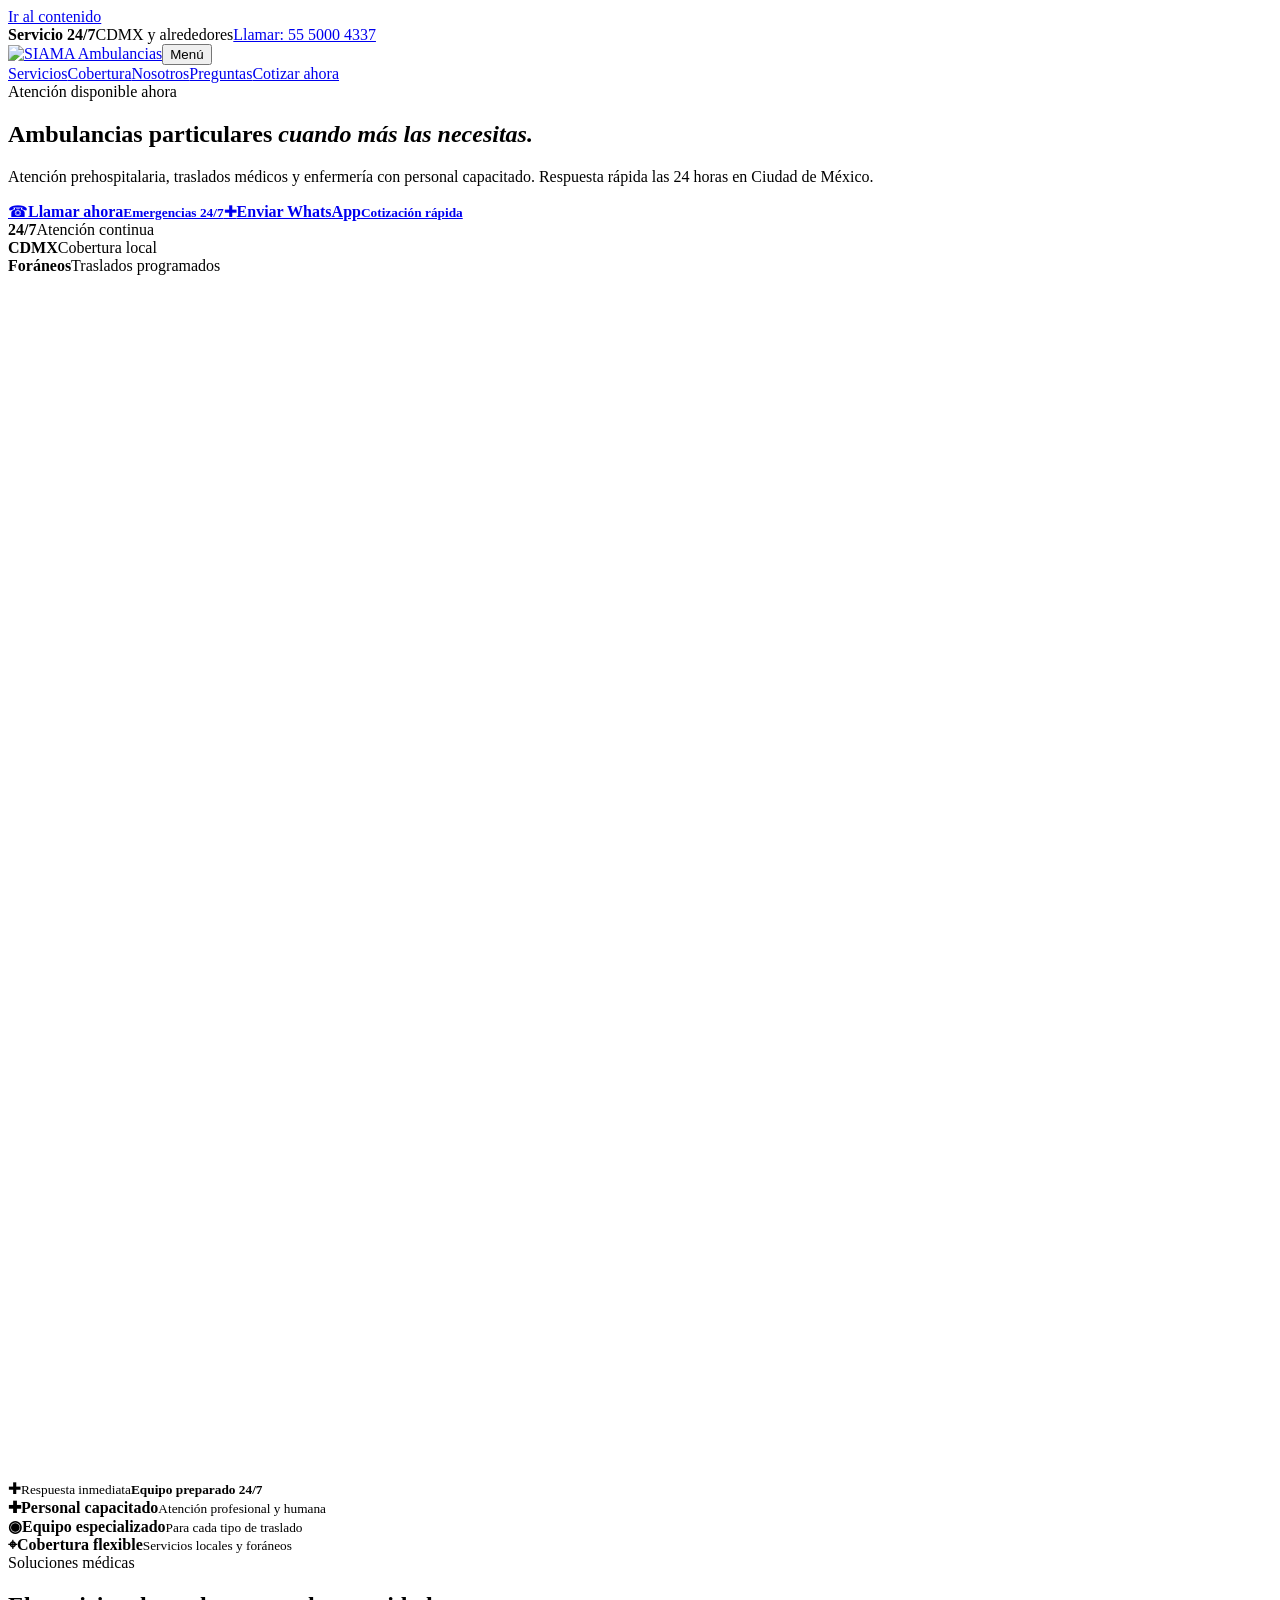
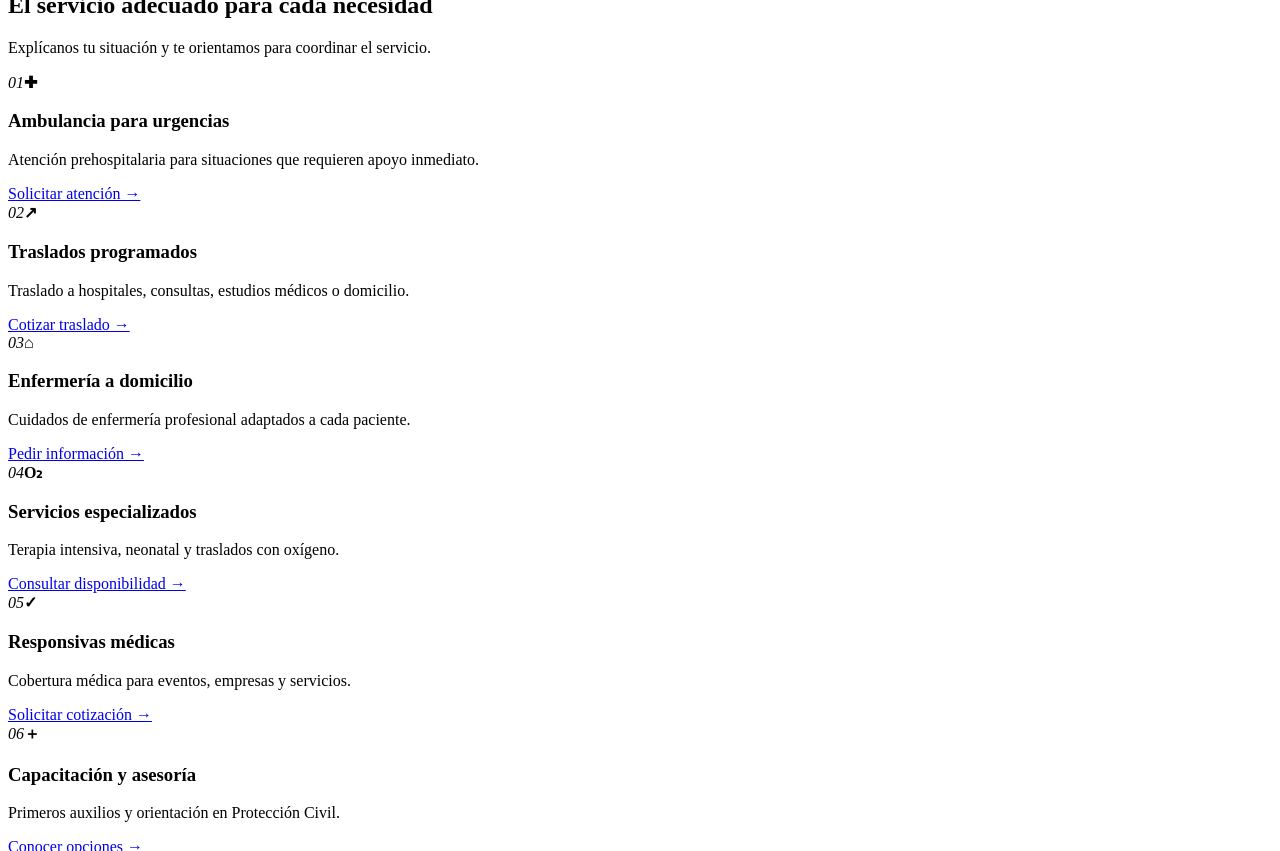
==== index.html @ 507692b3 "publicar pagina siama" ====
<!doctype html>
<html lang="es-MX">
<head>
  <meta charset="utf-8"><meta name="viewport" content="width=device-width,initial-scale=1,viewport-fit=cover">
  <meta name="theme-color" content="#07152f"><meta name="robots" content="index,follow,max-image-preview:large"><meta name="mobile-web-app-capable" content="yes"><meta name="apple-mobile-web-app-capable" content="yes"><meta name="apple-mobile-web-app-status-bar-style" content="black-translucent">
  <meta name="description" content="Ambulancias particulares, traslados médicos y atención prehospitalaria 24/7 en CDMX. Llama o cotiza por WhatsApp.">
  <title>Ambulancias particulares 24/7 en CDMX | SIAMA</title>
  <link rel="preload" href="assets/hero-mobile.webp" as="image" media="(max-width:640px)" fetchpriority="high"><link rel="preload" href="assets/hero-siama.webp" as="image" media="(min-width:641px)" fetchpriority="high"><link rel="manifest" href="manifest.webmanifest"><link rel="apple-touch-icon" href="assets/icon-192.png"><link rel="stylesheet" href="assets/styles.css">
  <script src="assets/google-ads-config.js"></script>
  <script>(()=>{const id=window.SIAMA_GOOGLE_ADS_ID;if(!id||id.includes('XXXXXXXXX'))return;const s=document.createElement('script');s.async=true;s.src='https://www.googletagmanager.com/gtag/js?id='+encodeURIComponent(id);document.head.appendChild(s);window.dataLayer=window.dataLayer||[];window.gtag=function(){dataLayer.push(arguments)};gtag('js',new Date);gtag('config',id)})();</script>
  <script type="application/ld+json">{"@context":"https://schema.org","@type":["LocalBusiness","MedicalOrganization"],"name":"SIAMA Ambulancias y Agencia de Enfermería","areaServed":"Ciudad de México","telephone":["+52 55 5000 4337","+52 55 7695 8468"],"email":"siamaambulancias@gmail.com","openingHours":"Mo-Su 00:00-23:59"}</script>
</head>
<body>
  <div class="scroll-progress" aria-hidden="true"><span></span></div>
  <a class="skip" href="#contenido">Ir al contenido</a>
  <div class="urgent"><i></i><strong>Servicio 24/7</strong><span>CDMX y alrededores</span><a class="track" data-action="call_top" href="tel:+525550004337">Llamar: 55 5000 4337</a></div>
  <header><a class="brand" href="#inicio"><img src="assets/logo.webp" width="150" height="110" alt="SIAMA Ambulancias"></a><button class="menu-btn" aria-expanded="false" aria-controls="nav"><b></b><b></b><b></b><span>Menú</span></button><nav id="nav"><a href="#servicios">Servicios</a><a href="#cobertura">Cobertura</a><a href="#nosotros">Nosotros</a><a href="#preguntas">Preguntas</a><a class="pill candy track" data-action="whatsapp_nav" href="https://wa.me/525576958468?text=Hola%20SIAMA%2C%20necesito%20una%20cotizaci%C3%B3n" target="_blank" rel="noopener">Cotizar ahora</a></nav></header>
  <main id="contenido">
    <section class="hero" id="inicio">
      <div class="hero-copy reveal"><div class="available"><i></i>Atención disponible ahora</div><h1>Ambulancias particulares <em>cuando más las necesitas.</em></h1><p>Atención prehospitalaria, traslados médicos y enfermería con personal capacitado. Respuesta rápida las 24 horas en Ciudad de México.</p>
        <div class="actions"><a class="cta candy track" data-action="call_hero" href="tel:+525550004337"><span>☎</span><b>Llamar ahora<small>Emergencias 24/7</small></b></a><a class="cta blue track" data-action="whatsapp_hero" href="https://wa.me/525576958468?text=Hola%20SIAMA%2C%20necesito%20una%20ambulancia" target="_blank" rel="noopener"><span>✚</span><b>Enviar WhatsApp<small>Cotización rápida</small></b></a></div>
        <div class="stats"><div><b>24/7</b><span>Atención continua</span></div><div><b>CDMX</b><span>Cobertura local</span></div><div><b>Foráneos</b><span>Traslados programados</span></div></div>
      </div>
      <div class="hero-image reveal delay"><picture><source media="(max-width:640px)" srcset="assets/hero-mobile.webp"><img src="assets/hero-siama.webp" width="1200" height="1200" alt="Médico y ambulancia SIAMA" fetchpriority="high"></picture><div class="floating"><span>✚</span><small>Respuesta inmediata<strong>Equipo preparado 24/7</strong></small></div></div>
    </section>
    <section class="trust"><div><b>✚</b><span><strong>Personal capacitado</strong><small>Atención profesional y humana</small></span></div><div><b>◉</b><span><strong>Equipo especializado</strong><small>Para cada tipo de traslado</small></span></div><div><b>⌖</b><span><strong>Cobertura flexible</strong><small>Servicios locales y foráneos</small></span></div></section>
    <section class="section" id="servicios"><div class="intro reveal"><span>Soluciones médicas</span><h2>El servicio adecuado para cada necesidad</h2><p>Explícanos tu situación y te orientamos para coordinar el servicio.</p></div><div class="services">
      <article class="reveal"><i>01</i><b class="icon">✚</b><h3>Ambulancia para urgencias</h3><p>Atención prehospitalaria para situaciones que requieren apoyo inmediato.</p><a class="track" data-action="whatsapp_emergency" href="https://wa.me/525576958468?text=Hola%2C%20necesito%20una%20ambulancia%20urgente" target="_blank">Solicitar atención →</a></article>
      <article class="reveal"><i>02</i><b class="icon">↗</b><h3>Traslados programados</h3><p>Traslado a hospitales, consultas, estudios médicos o domicilio.</p><a class="track" data-action="whatsapp_transfer" href="https://wa.me/525576958468?text=Hola%2C%20quiero%20cotizar%20un%20traslado" target="_blank">Cotizar traslado →</a></article>
      <article class="reveal"><i>03</i><b class="icon">⌂</b><h3>Enfermería a domicilio</h3><p>Cuidados de enfermería profesional adaptados a cada paciente.</p><a class="track" data-action="whatsapp_nursing" href="https://wa.me/525576958468?text=Hola%2C%20necesito%20enfermer%C3%ADa%20a%20domicilio" target="_blank">Pedir información →</a></article>
      <article class="reveal"><i>04</i><b class="icon">O₂</b><h3>Servicios especializados</h3><p>Terapia intensiva, neonatal y traslados con oxígeno.</p><a class="track" data-action="whatsapp_special" href="https://wa.me/525576958468?text=Hola%2C%20necesito%20un%20servicio%20especializado" target="_blank">Consultar disponibilidad →</a></article>
      <article class="reveal"><i>05</i><b class="icon">✓</b><h3>Responsivas médicas</h3><p>Cobertura médica para eventos, empresas y servicios.</p><a class="track" data-action="whatsapp_event" href="https://wa.me/525576958468?text=Hola%2C%20quiero%20cotizar%20una%20responsiva%20m%C3%A9dica" target="_blank">Solicitar cotización →</a></article>
      <article class="reveal"><i>06</i><b class="icon">＋</b><h3>Capacitación y asesoría</h3><p>Primeros auxilios y orientación en Protección Civil.</p><a class="track" data-action="whatsapp_training" href="https://wa.me/525576958468?text=Hola%2C%20quiero%20informaci%C3%B3n%20sobre%20capacitaci%C3%B3n" target="_blank">Conocer opciones →</a></article>
    </div></section>
    <section class="quote" id="cotizacion"><div class="quote-copy reveal"><span>Cotización inmediata</span><h2>Cuéntanos qué servicio necesitas</h2><p>Completa los datos y abriremos WhatsApp con tu solicitud lista para enviar.</p><ol><li><b>1</b>Indica el servicio</li><li><b>2</b>Comparte origen y destino</li><li><b>3</b>Recibe atención por WhatsApp</li></ol></div>
      <form id="quote-form" class="reveal"><div class="form-head"><strong>Solicita atención</strong><span><i></i>Disponible 24/7</span></div><label>Nombre completo<input name="name" autocomplete="name" required placeholder="Escribe tu nombre"></label><label>Teléfono<input name="phone" type="tel" inputmode="tel" autocomplete="tel" required placeholder="55 0000 0000"></label><label>Servicio<select name="service" required><option value="">Selecciona una opción</option><option>Ambulancia urgente</option><option>Traslado programado</option><option>Enfermería a domicilio</option><option>Servicio especializado</option><option>Responsiva médica</option><option>Capacitación o asesoría</option></select></label><div class="form-row"><label>Origen<input name="origin" placeholder="Alcaldía o colonia"></label><label>Destino<input name="destination" placeholder="Hospital o ubicación"></label></div><label>Detalles<textarea name="details" rows="3" placeholder="Describe brevemente lo que necesitas"></textarea></label><button class="cta blue" type="submit"><span>✚</span><b>Cotizar por WhatsApp<small>Sin compromiso</small></b></button><small class="privacy">Al continuar, aceptas contactarnos voluntariamente por WhatsApp.</small></form>
    </section>
    <section class="section" id="cobertura"><div class="coverage reveal"><div><span>Cobertura</span><h2>CDMX y traslados foráneos</h2><p>Atendemos en las alcaldías de Ciudad de México y coordinamos traslados a otras ubicaciones según disponibilidad.</p><a class="cta candy track" data-action="call_coverage" href="tel:+525550004337"><span>☎</span><b>Confirmar cobertura<small>55 5000 4337</small></b></a></div><img src="assets/contacto.webp" width="900" height="610" loading="lazy" alt="Personal SIAMA disponible 24 horas"></div></section>
    <section class="section about" id="nosotros"><div class="about-image reveal"><img src="assets/equipo.webp" width="900" height="880" loading="lazy" alt="Paramédico SIAMA junto a una ambulancia"><span><b>SIAMA 24/7</b>Atención prehospitalaria</span></div><div class="reveal"><span>Quiénes somos</span><h2>Atención profesional con sentido humano</h2><p>Servicios integrales de ambulancias, atención prehospitalaria y agencia de enfermería con personal capacitado y equipo especializado.</p><ul><li>Comunicación clara desde el primer contacto</li><li>Orientación para elegir el servicio adecuado</li><li>Atención segura, rápida y profesional</li></ul><a class="more track" data-action="whatsapp_about" href="https://wa.me/525576958468?text=Hola%20SIAMA%2C%20quiero%20conocer%20sus%20servicios" target="_blank">Hablar con SIAMA →</a></div></section>
    <section class="section faq" id="preguntas"><div class="intro reveal"><span>Preguntas frecuentes</span><h2>Información antes de solicitar el servicio</h2></div><details class="reveal"><summary>¿Atienden durante la noche y fines de semana?<b>+</b></summary><p>Sí. SIAMA brinda atención las 24 horas, los 7 días, sujeta a disponibilidad operativa.</p></details><details class="reveal"><summary>¿Puedo programar un traslado?<b>+</b></summary><p>Sí. Comparte origen, destino, horario y necesidades del paciente para recibir una cotización.</p></details><details class="reveal"><summary>¿Realizan servicios fuera de CDMX?<b>+</b></summary><p>Se coordinan traslados foráneos según disponibilidad. Comunícate para confirmar cobertura.</p></details><details class="reveal"><summary>¿Cómo solicito una cotización?<b>+</b></summary><p>Llama directamente o completa el formulario para enviar tu información por WhatsApp.</p></details></section>
    <section class="final"><div class="reveal"><span>Estamos para atenderte</span><h2>¿Necesitas una ambulancia o una cotización?</h2><p>Comunícate ahora para coordinar el servicio.</p><div class="actions"><a class="cta candy track" data-action="call_final" href="tel:+525550004337"><span>☎</span><b>Llamar ahora<small>55 5000 4337</small></b></a><a class="cta blue track" data-action="whatsapp_final" href="https://wa.me/525576958468?text=Hola%20SIAMA%2C%20necesito%20atenci%C3%B3n" target="_blank"><span>✚</span><b>WhatsApp<small>55 7695 8468</small></b></a></div></div></section>
  </main>
  <footer><div><img src="assets/logo.webp" width="150" height="110" alt="SIAMA"><p><strong>Servicios</strong><a href="#servicios">Ambulancias y traslados</a><a href="#servicios">Enfermería</a></p><p><strong>Contacto</strong><a href="tel:+525550004337">55 5000 4337</a><a href="tel:+525576958468">55 7695 8468</a></p><p><strong>Ubicación</strong><span>Ciudad de México</span><span>Atención 24/7</span><a href="privacidad.html">Aviso de privacidad</a></p></div><small>© 2026 SIAMA. Todos los derechos reservados.</small></footer>
  <aside class="desktop-dock" aria-label="Acciones rápidas"><a class="track" data-action="call_dock" href="tel:+525550004337"><span>☎</span><b>Llamar ahora</b></a><a class="track" data-action="whatsapp_dock" href="https://wa.me/525576958468?text=Hola%20SIAMA%2C%20necesito%20una%20cotizaci%C3%B3n" target="_blank" rel="noopener"><span>✚</span><b>Cotizar</b></a></aside>
  <aside class="mobile-actions"><a class="track" data-action="call_mobile" href="tel:+525550004337">☎ <b>Llamar</b></a><a class="track" data-action="whatsapp_mobile" href="https://wa.me/525576958468?text=Hola%20SIAMA%2C%20necesito%20atenci%C3%B3n" target="_blank">✚ <b>WhatsApp</b></a></aside>
  <script src="assets/app.js"></script>
</body></html>
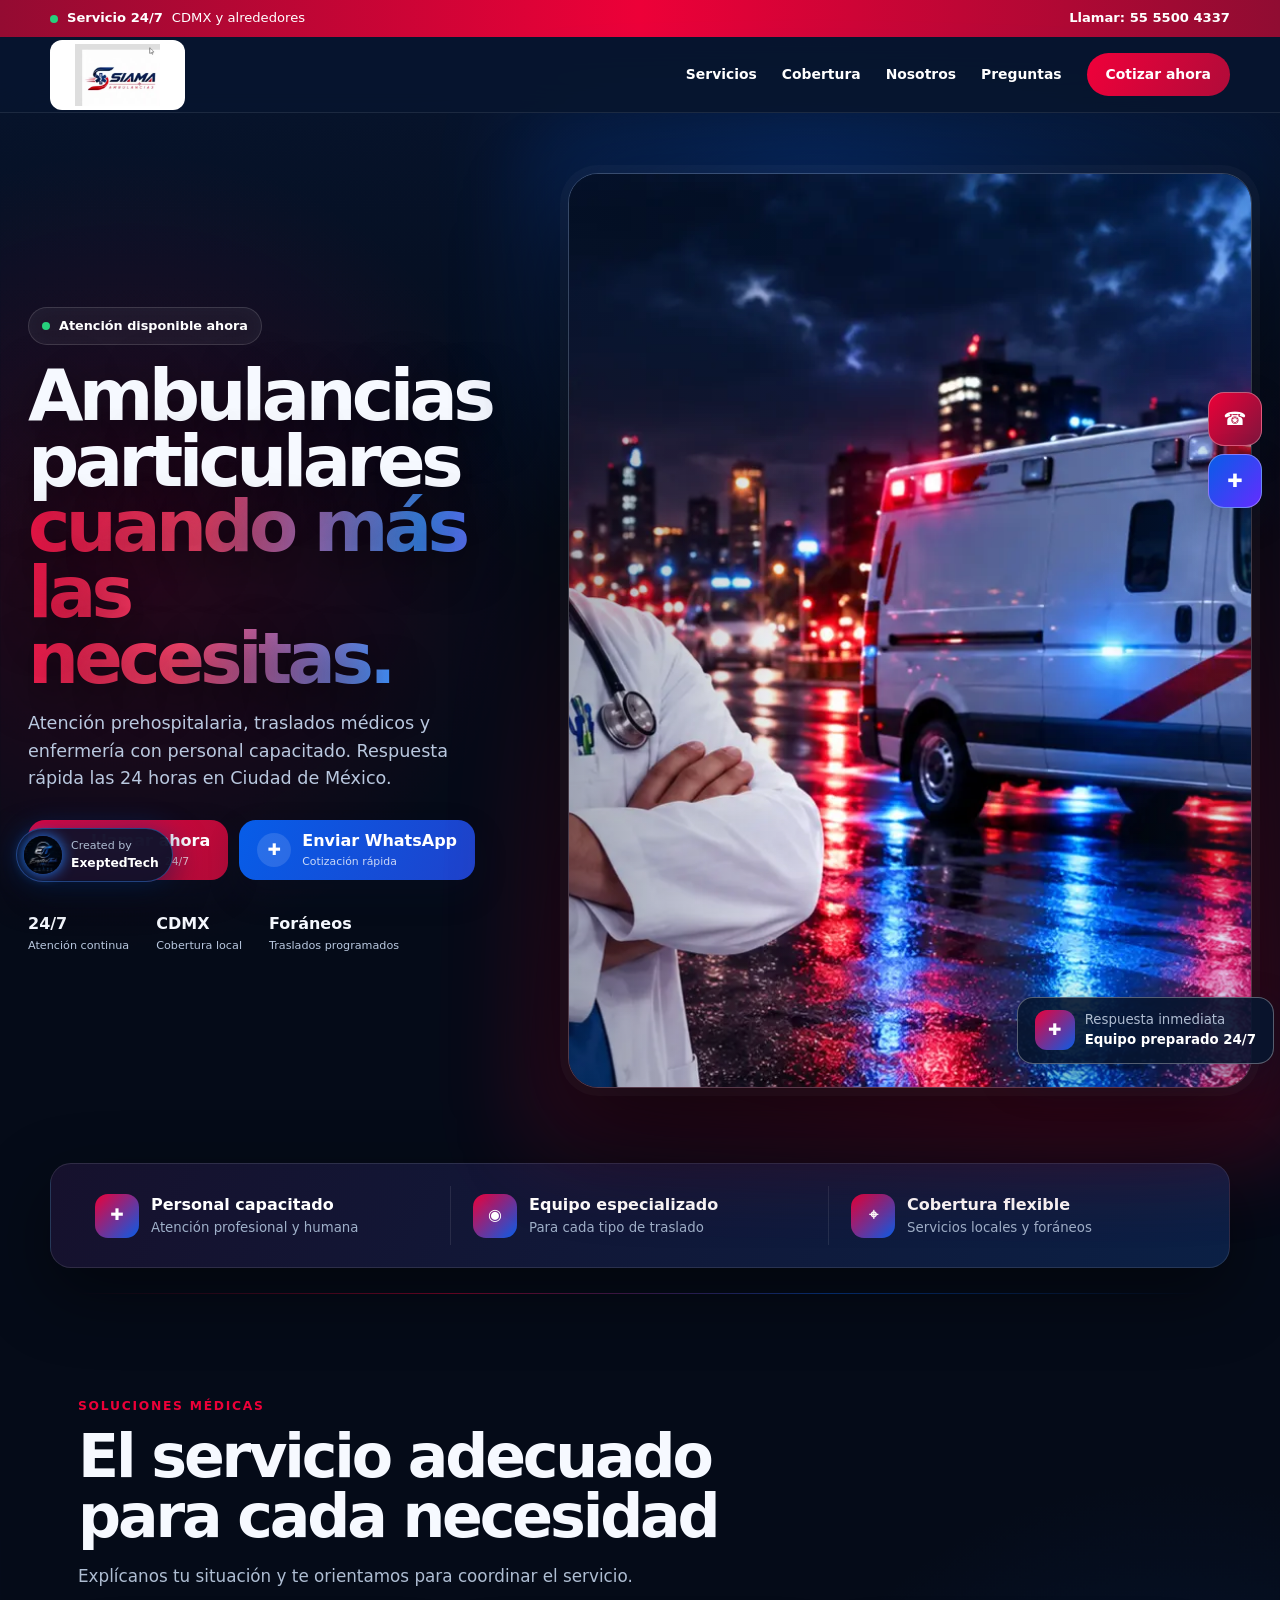
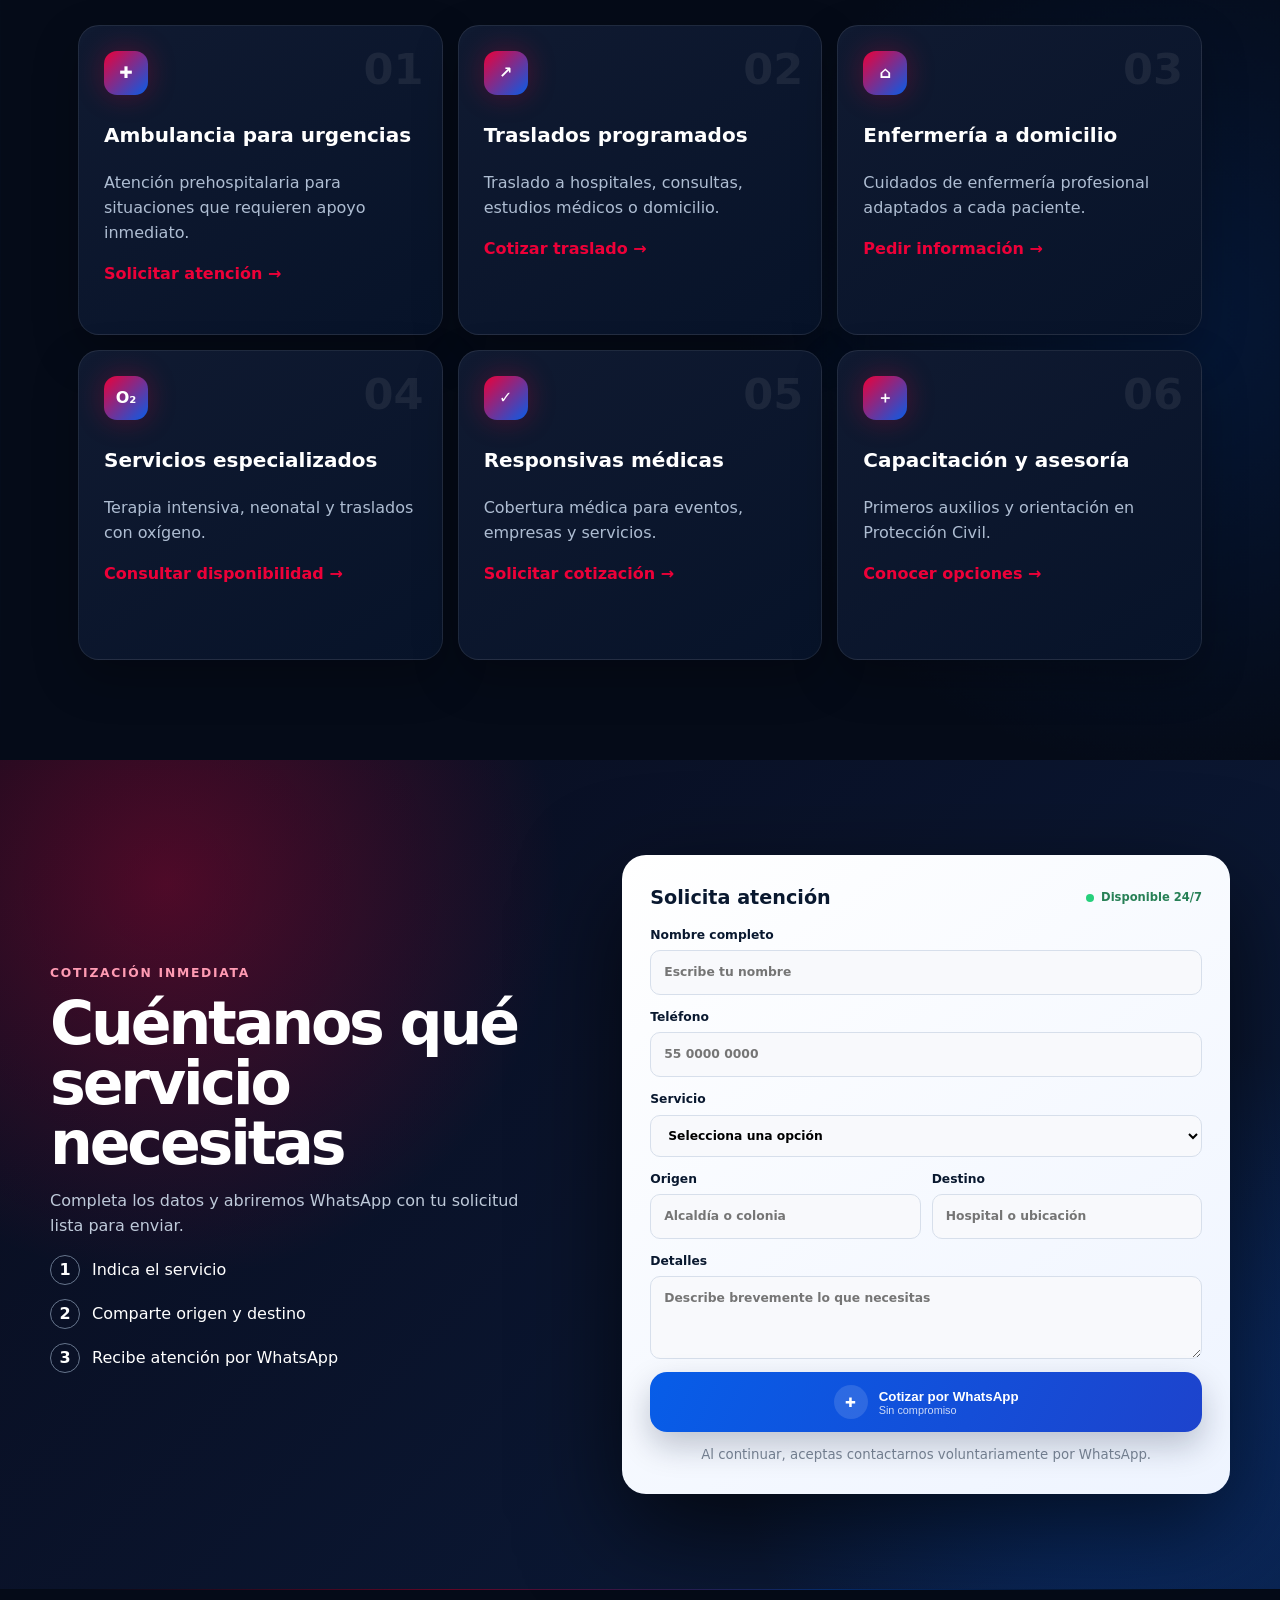
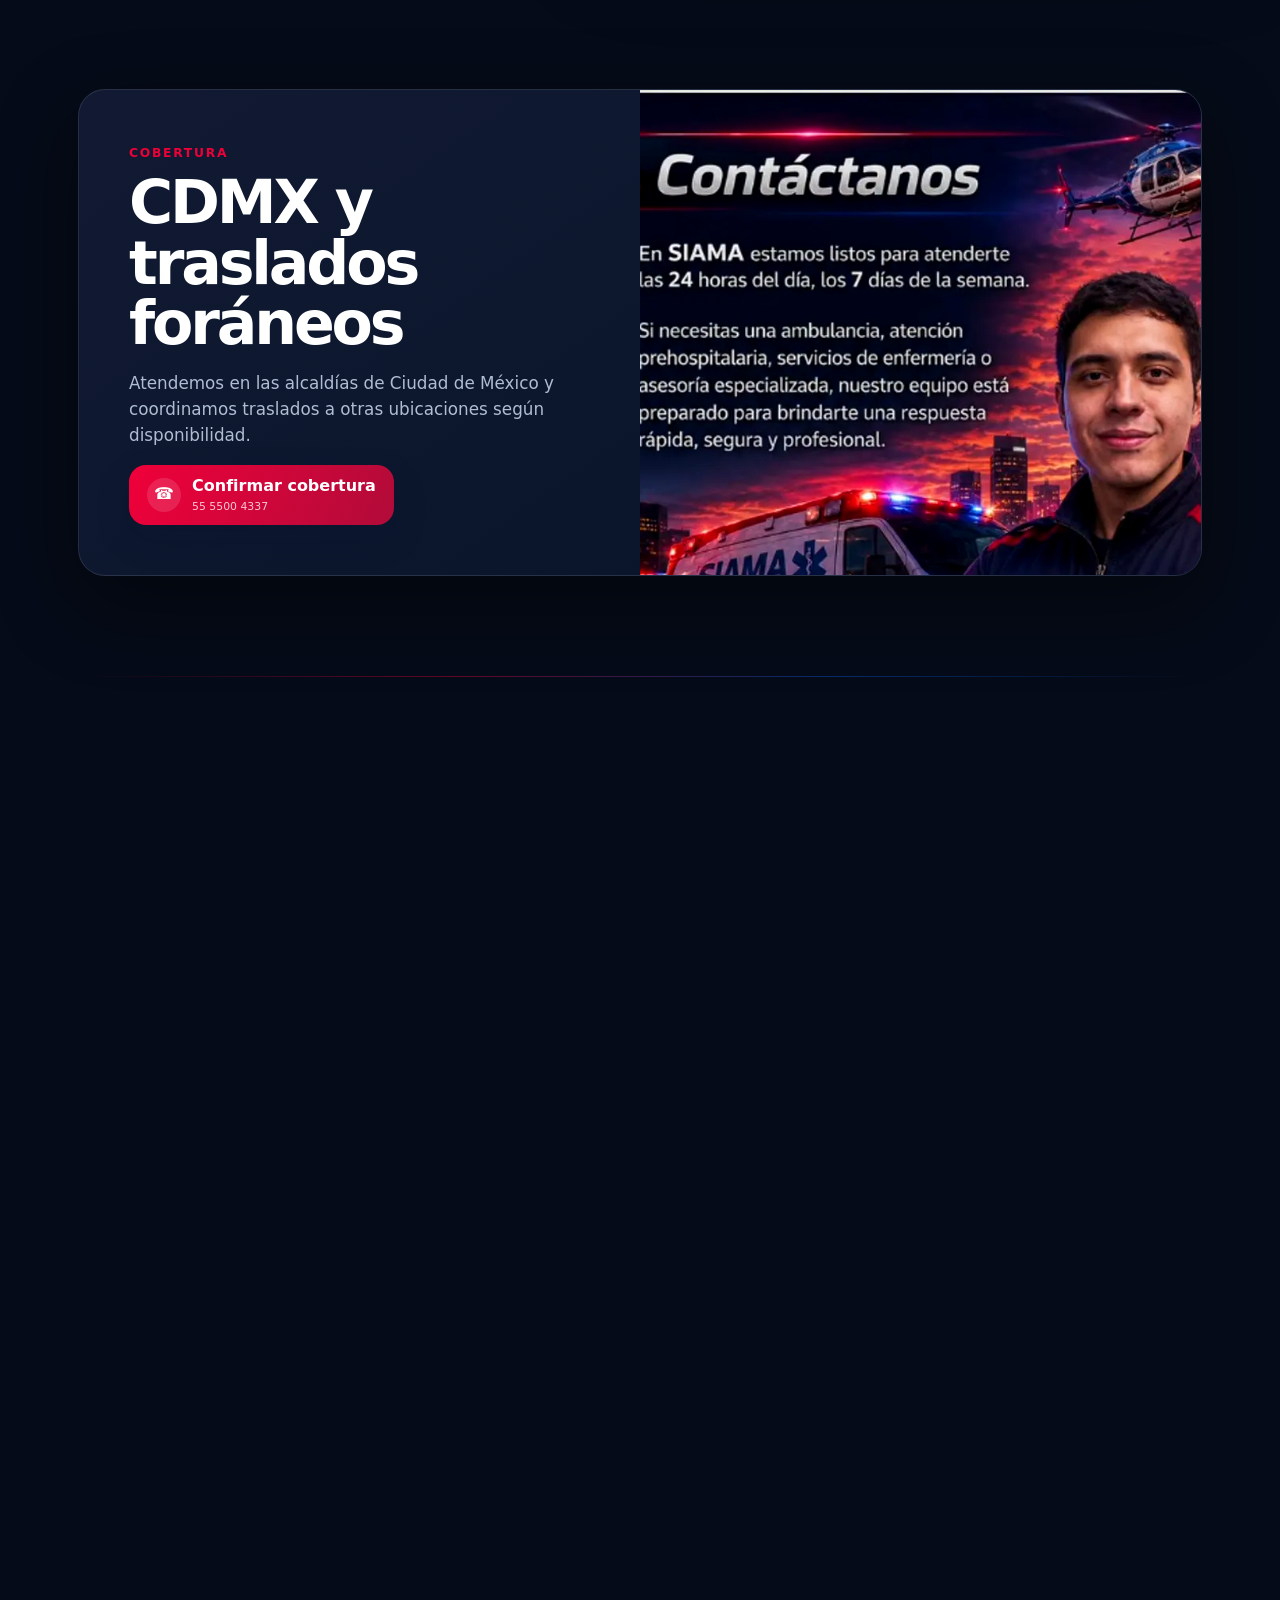
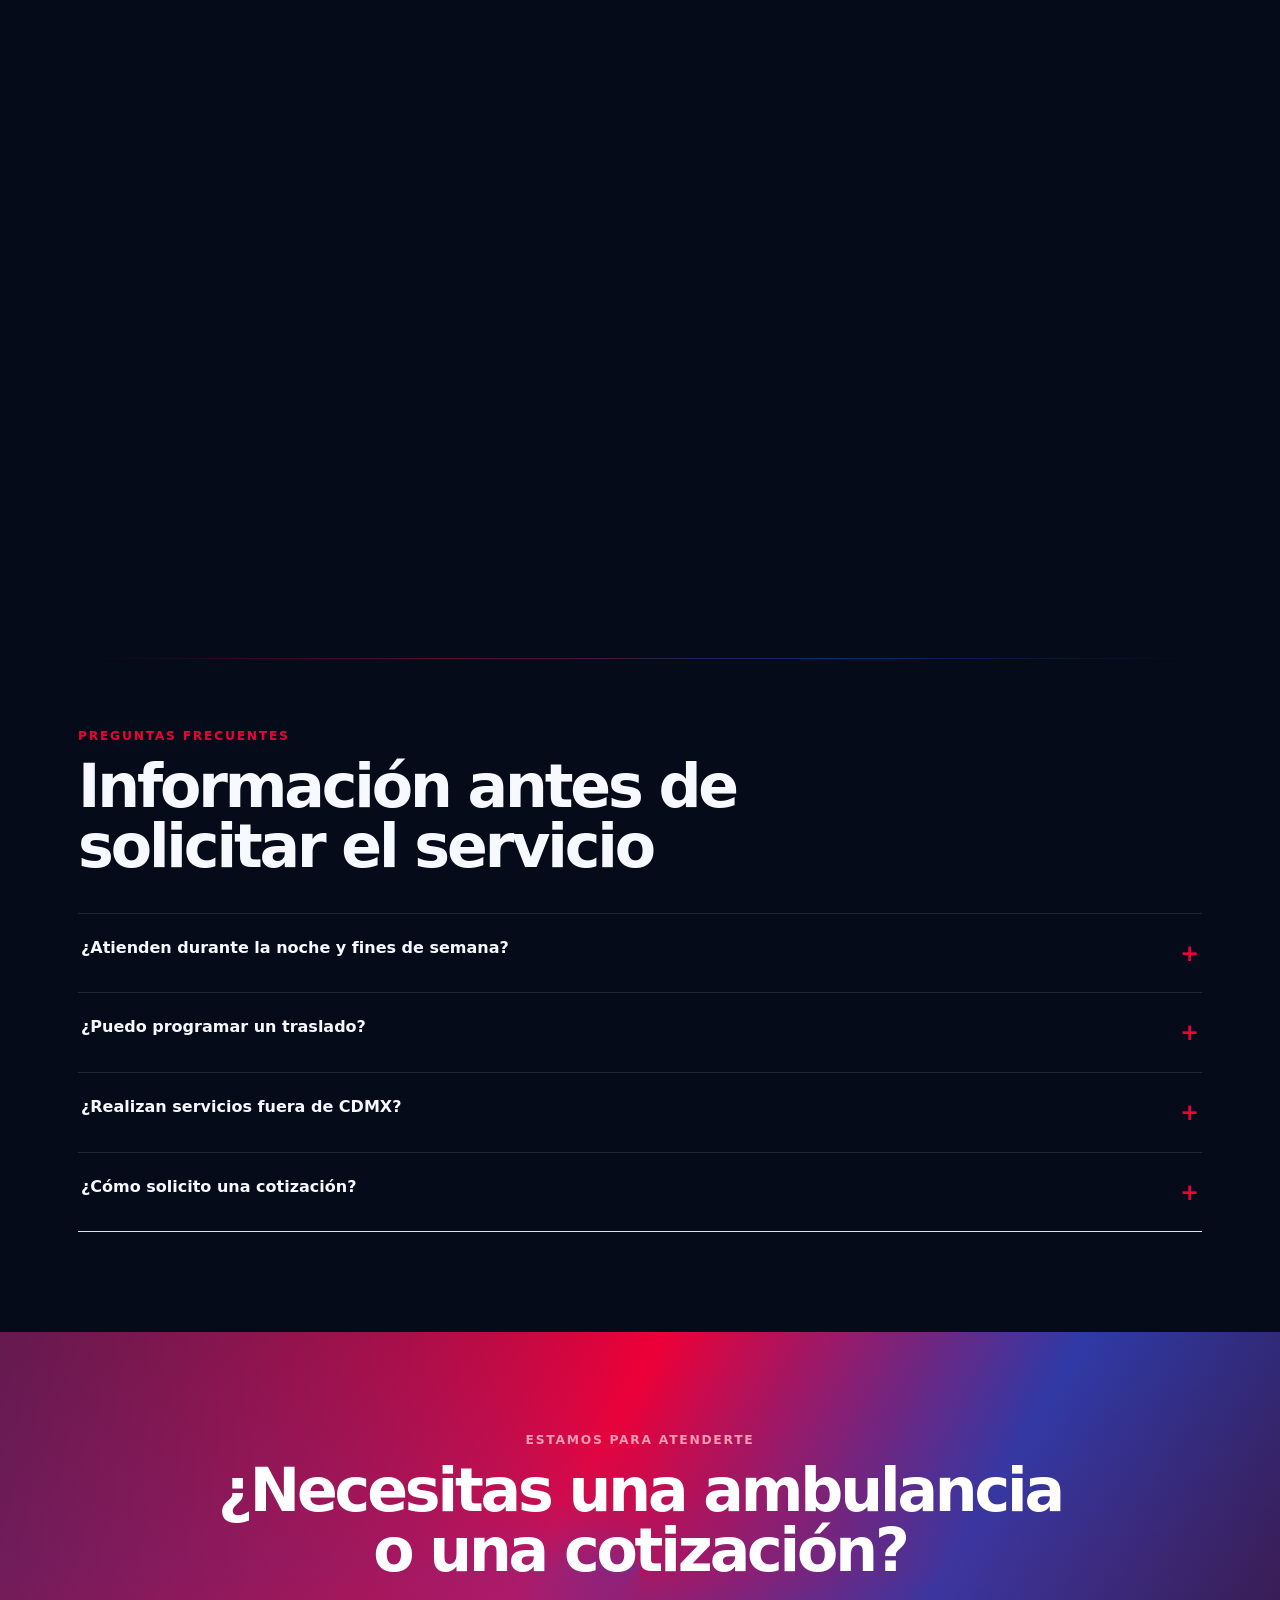
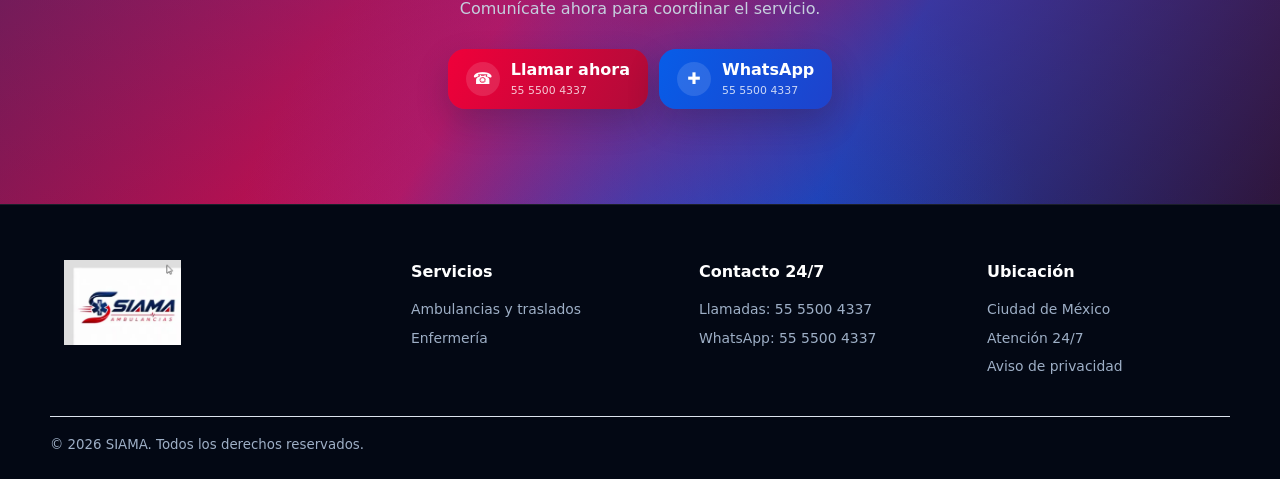
==== commit ecb61d99: "Add files via upload" ====
--- a/index.html
+++ b/index.html
@@ -5,43 +5,44 @@
   <meta name="theme-color" content="#07152f"><meta name="robots" content="index,follow,max-image-preview:large"><meta name="mobile-web-app-capable" content="yes"><meta name="apple-mobile-web-app-capable" content="yes"><meta name="apple-mobile-web-app-status-bar-style" content="black-translucent">
   <meta name="description" content="Ambulancias particulares, traslados médicos y atención prehospitalaria 24/7 en CDMX. Llama o cotiza por WhatsApp.">
   <title>Ambulancias particulares 24/7 en CDMX | SIAMA</title>
-  <link rel="preload" href="assets/hero-mobile.webp" as="image" media="(max-width:640px)" fetchpriority="high"><link rel="preload" href="assets/hero-siama.webp" as="image" media="(min-width:641px)" fetchpriority="high"><link rel="manifest" href="manifest.webmanifest"><link rel="apple-touch-icon" href="assets/icon-192.png"><link rel="stylesheet" href="assets/styles.css">
+  <link rel="preload" href="assets/hero-pro.webp" as="image" fetchpriority="high"><link rel="manifest" href="manifest.webmanifest"><link rel="apple-touch-icon" href="assets/icon-192.png"><link rel="stylesheet" href="assets/styles.css">
   <script src="assets/google-ads-config.js"></script>
   <script>(()=>{const id=window.SIAMA_GOOGLE_ADS_ID;if(!id||id.includes('XXXXXXXXX'))return;const s=document.createElement('script');s.async=true;s.src='https://www.googletagmanager.com/gtag/js?id='+encodeURIComponent(id);document.head.appendChild(s);window.dataLayer=window.dataLayer||[];window.gtag=function(){dataLayer.push(arguments)};gtag('js',new Date);gtag('config',id)})();</script>
-  <script type="application/ld+json">{"@context":"https://schema.org","@type":["LocalBusiness","MedicalOrganization"],"name":"SIAMA Ambulancias y Agencia de Enfermería","areaServed":"Ciudad de México","telephone":["+52 55 5000 4337","+52 55 7695 8468"],"email":"siamaambulancias@gmail.com","openingHours":"Mo-Su 00:00-23:59"}</script>
+  <script type="application/ld+json">{"@context":"https://schema.org","@type":["LocalBusiness","MedicalOrganization"],"name":"SIAMA Ambulancias y Agencia de Enfermería","areaServed":"Ciudad de México","telephone":["+52 55 5500 4337","+52 55 5500 4337"],"email":"siamaambulancias@gmail.com","openingHours":"Mo-Su 00:00-23:59"}</script>
 </head>
 <body>
   <div class="scroll-progress" aria-hidden="true"><span></span></div>
   <a class="skip" href="#contenido">Ir al contenido</a>
-  <div class="urgent"><i></i><strong>Servicio 24/7</strong><span>CDMX y alrededores</span><a class="track" data-action="call_top" href="tel:+525550004337">Llamar: 55 5000 4337</a></div>
-  <header><a class="brand" href="#inicio"><img src="assets/logo.webp" width="150" height="110" alt="SIAMA Ambulancias"></a><button class="menu-btn" aria-expanded="false" aria-controls="nav"><b></b><b></b><b></b><span>Menú</span></button><nav id="nav"><a href="#servicios">Servicios</a><a href="#cobertura">Cobertura</a><a href="#nosotros">Nosotros</a><a href="#preguntas">Preguntas</a><a class="pill candy track" data-action="whatsapp_nav" href="https://wa.me/525576958468?text=Hola%20SIAMA%2C%20necesito%20una%20cotizaci%C3%B3n" target="_blank" rel="noopener">Cotizar ahora</a></nav></header>
+  <div class="urgent"><i></i><strong>Servicio 24/7</strong><span>CDMX y alrededores</span><a class="track" data-action="call_top" href="tel:+525555004337">Llamar: 55 5500 4337</a></div>
+  <header><a class="brand" href="#inicio"><img src="assets/logo.webp" width="150" height="110" alt="SIAMA Ambulancias"></a><button class="menu-btn" aria-expanded="false" aria-controls="nav"><b></b><b></b><b></b><span>Menú</span></button><nav id="nav"><a href="#servicios">Servicios</a><a href="#cobertura">Cobertura</a><a href="#nosotros">Nosotros</a><a href="#preguntas">Preguntas</a><a class="pill candy track" data-action="whatsapp_nav" href="https://wa.me/525555004337?text=Hola%20SIAMA%2C%20necesito%20una%20cotizaci%C3%B3n" target="_blank" rel="noopener">Cotizar ahora</a></nav></header>
   <main id="contenido">
     <section class="hero" id="inicio">
       <div class="hero-copy reveal"><div class="available"><i></i>Atención disponible ahora</div><h1>Ambulancias particulares <em>cuando más las necesitas.</em></h1><p>Atención prehospitalaria, traslados médicos y enfermería con personal capacitado. Respuesta rápida las 24 horas en Ciudad de México.</p>
-        <div class="actions"><a class="cta candy track" data-action="call_hero" href="tel:+525550004337"><span>☎</span><b>Llamar ahora<small>Emergencias 24/7</small></b></a><a class="cta blue track" data-action="whatsapp_hero" href="https://wa.me/525576958468?text=Hola%20SIAMA%2C%20necesito%20una%20ambulancia" target="_blank" rel="noopener"><span>✚</span><b>Enviar WhatsApp<small>Cotización rápida</small></b></a></div>
+        <div class="actions"><a class="cta candy track" data-action="call_hero" href="tel:+525555004337"><span>☎</span><b>Llamar ahora<small>Emergencias 24/7</small></b></a><a class="cta blue track" data-action="whatsapp_hero" href="https://wa.me/525555004337?text=Hola%20SIAMA%2C%20necesito%20una%20ambulancia" target="_blank" rel="noopener"><span>✚</span><b>Enviar WhatsApp<small>Cotización rápida</small></b></a></div>
         <div class="stats"><div><b>24/7</b><span>Atención continua</span></div><div><b>CDMX</b><span>Cobertura local</span></div><div><b>Foráneos</b><span>Traslados programados</span></div></div>
       </div>
-      <div class="hero-image reveal delay"><picture><source media="(max-width:640px)" srcset="assets/hero-mobile.webp"><img src="assets/hero-siama.webp" width="1200" height="1200" alt="Médico y ambulancia SIAMA" fetchpriority="high"></picture><div class="floating"><span>✚</span><small>Respuesta inmediata<strong>Equipo preparado 24/7</strong></small></div></div>
+      <div class="hero-image reveal delay"><picture><img src="assets/hero-pro.webp" width="1800" height="913" alt="Médico y ambulancia particular de emergencia" fetchpriority="high"></picture><div class="floating"><span>✚</span><small>Respuesta inmediata<strong>Equipo preparado 24/7</strong></small></div></div>
     </section>
     <section class="trust"><div><b>✚</b><span><strong>Personal capacitado</strong><small>Atención profesional y humana</small></span></div><div><b>◉</b><span><strong>Equipo especializado</strong><small>Para cada tipo de traslado</small></span></div><div><b>⌖</b><span><strong>Cobertura flexible</strong><small>Servicios locales y foráneos</small></span></div></section>
     <section class="section" id="servicios"><div class="intro reveal"><span>Soluciones médicas</span><h2>El servicio adecuado para cada necesidad</h2><p>Explícanos tu situación y te orientamos para coordinar el servicio.</p></div><div class="services">
-      <article class="reveal"><i>01</i><b class="icon">✚</b><h3>Ambulancia para urgencias</h3><p>Atención prehospitalaria para situaciones que requieren apoyo inmediato.</p><a class="track" data-action="whatsapp_emergency" href="https://wa.me/525576958468?text=Hola%2C%20necesito%20una%20ambulancia%20urgente" target="_blank">Solicitar atención →</a></article>
-      <article class="reveal"><i>02</i><b class="icon">↗</b><h3>Traslados programados</h3><p>Traslado a hospitales, consultas, estudios médicos o domicilio.</p><a class="track" data-action="whatsapp_transfer" href="https://wa.me/525576958468?text=Hola%2C%20quiero%20cotizar%20un%20traslado" target="_blank">Cotizar traslado →</a></article>
-      <article class="reveal"><i>03</i><b class="icon">⌂</b><h3>Enfermería a domicilio</h3><p>Cuidados de enfermería profesional adaptados a cada paciente.</p><a class="track" data-action="whatsapp_nursing" href="https://wa.me/525576958468?text=Hola%2C%20necesito%20enfermer%C3%ADa%20a%20domicilio" target="_blank">Pedir información →</a></article>
-      <article class="reveal"><i>04</i><b class="icon">O₂</b><h3>Servicios especializados</h3><p>Terapia intensiva, neonatal y traslados con oxígeno.</p><a class="track" data-action="whatsapp_special" href="https://wa.me/525576958468?text=Hola%2C%20necesito%20un%20servicio%20especializado" target="_blank">Consultar disponibilidad →</a></article>
-      <article class="reveal"><i>05</i><b class="icon">✓</b><h3>Responsivas médicas</h3><p>Cobertura médica para eventos, empresas y servicios.</p><a class="track" data-action="whatsapp_event" href="https://wa.me/525576958468?text=Hola%2C%20quiero%20cotizar%20una%20responsiva%20m%C3%A9dica" target="_blank">Solicitar cotización →</a></article>
-      <article class="reveal"><i>06</i><b class="icon">＋</b><h3>Capacitación y asesoría</h3><p>Primeros auxilios y orientación en Protección Civil.</p><a class="track" data-action="whatsapp_training" href="https://wa.me/525576958468?text=Hola%2C%20quiero%20informaci%C3%B3n%20sobre%20capacitaci%C3%B3n" target="_blank">Conocer opciones →</a></article>
+      <article class="reveal"><i>01</i><b class="icon">✚</b><h3>Ambulancia para urgencias</h3><p>Atención prehospitalaria para situaciones que requieren apoyo inmediato.</p><a class="track" data-action="whatsapp_emergency" href="https://wa.me/525555004337?text=Hola%2C%20necesito%20una%20ambulancia%20urgente" target="_blank">Solicitar atención →</a></article>
+      <article class="reveal"><i>02</i><b class="icon">↗</b><h3>Traslados programados</h3><p>Traslado a hospitales, consultas, estudios médicos o domicilio.</p><a class="track" data-action="whatsapp_transfer" href="https://wa.me/525555004337?text=Hola%2C%20quiero%20cotizar%20un%20traslado" target="_blank">Cotizar traslado →</a></article>
+      <article class="reveal"><i>03</i><b class="icon">⌂</b><h3>Enfermería a domicilio</h3><p>Cuidados de enfermería profesional adaptados a cada paciente.</p><a class="track" data-action="whatsapp_nursing" href="https://wa.me/525555004337?text=Hola%2C%20necesito%20enfermer%C3%ADa%20a%20domicilio" target="_blank">Pedir información →</a></article>
+      <article class="reveal"><i>04</i><b class="icon">O₂</b><h3>Servicios especializados</h3><p>Terapia intensiva, neonatal y traslados con oxígeno.</p><a class="track" data-action="whatsapp_special" href="https://wa.me/525555004337?text=Hola%2C%20necesito%20un%20servicio%20especializado" target="_blank">Consultar disponibilidad →</a></article>
+      <article class="reveal"><i>05</i><b class="icon">✓</b><h3>Responsivas médicas</h3><p>Cobertura médica para eventos, empresas y servicios.</p><a class="track" data-action="whatsapp_event" href="https://wa.me/525555004337?text=Hola%2C%20quiero%20cotizar%20una%20responsiva%20m%C3%A9dica" target="_blank">Solicitar cotización →</a></article>
+      <article class="reveal"><i>06</i><b class="icon">＋</b><h3>Capacitación y asesoría</h3><p>Primeros auxilios y orientación en Protección Civil.</p><a class="track" data-action="whatsapp_training" href="https://wa.me/525555004337?text=Hola%2C%20quiero%20informaci%C3%B3n%20sobre%20capacitaci%C3%B3n" target="_blank">Conocer opciones →</a></article>
     </div></section>
     <section class="quote" id="cotizacion"><div class="quote-copy reveal"><span>Cotización inmediata</span><h2>Cuéntanos qué servicio necesitas</h2><p>Completa los datos y abriremos WhatsApp con tu solicitud lista para enviar.</p><ol><li><b>1</b>Indica el servicio</li><li><b>2</b>Comparte origen y destino</li><li><b>3</b>Recibe atención por WhatsApp</li></ol></div>
       <form id="quote-form" class="reveal"><div class="form-head"><strong>Solicita atención</strong><span><i></i>Disponible 24/7</span></div><label>Nombre completo<input name="name" autocomplete="name" required placeholder="Escribe tu nombre"></label><label>Teléfono<input name="phone" type="tel" inputmode="tel" autocomplete="tel" required placeholder="55 0000 0000"></label><label>Servicio<select name="service" required><option value="">Selecciona una opción</option><option>Ambulancia urgente</option><option>Traslado programado</option><option>Enfermería a domicilio</option><option>Servicio especializado</option><option>Responsiva médica</option><option>Capacitación o asesoría</option></select></label><div class="form-row"><label>Origen<input name="origin" placeholder="Alcaldía o colonia"></label><label>Destino<input name="destination" placeholder="Hospital o ubicación"></label></div><label>Detalles<textarea name="details" rows="3" placeholder="Describe brevemente lo que necesitas"></textarea></label><button class="cta blue" type="submit"><span>✚</span><b>Cotizar por WhatsApp<small>Sin compromiso</small></b></button><small class="privacy">Al continuar, aceptas contactarnos voluntariamente por WhatsApp.</small></form>
     </section>
-    <section class="section" id="cobertura"><div class="coverage reveal"><div><span>Cobertura</span><h2>CDMX y traslados foráneos</h2><p>Atendemos en las alcaldías de Ciudad de México y coordinamos traslados a otras ubicaciones según disponibilidad.</p><a class="cta candy track" data-action="call_coverage" href="tel:+525550004337"><span>☎</span><b>Confirmar cobertura<small>55 5000 4337</small></b></a></div><img src="assets/contacto.webp" width="900" height="610" loading="lazy" alt="Personal SIAMA disponible 24 horas"></div></section>
-    <section class="section about" id="nosotros"><div class="about-image reveal"><img src="assets/equipo.webp" width="900" height="880" loading="lazy" alt="Paramédico SIAMA junto a una ambulancia"><span><b>SIAMA 24/7</b>Atención prehospitalaria</span></div><div class="reveal"><span>Quiénes somos</span><h2>Atención profesional con sentido humano</h2><p>Servicios integrales de ambulancias, atención prehospitalaria y agencia de enfermería con personal capacitado y equipo especializado.</p><ul><li>Comunicación clara desde el primer contacto</li><li>Orientación para elegir el servicio adecuado</li><li>Atención segura, rápida y profesional</li></ul><a class="more track" data-action="whatsapp_about" href="https://wa.me/525576958468?text=Hola%20SIAMA%2C%20quiero%20conocer%20sus%20servicios" target="_blank">Hablar con SIAMA →</a></div></section>
+    <section class="section" id="cobertura"><div class="coverage reveal"><div><span>Cobertura</span><h2>CDMX y traslados foráneos</h2><p>Atendemos en las alcaldías de Ciudad de México y coordinamos traslados a otras ubicaciones según disponibilidad.</p><a class="cta candy track" data-action="call_coverage" href="tel:+525555004337"><span>☎</span><b>Confirmar cobertura<small>55 5500 4337</small></b></a></div><img src="assets/contacto.webp" width="900" height="610" loading="lazy" alt="Personal SIAMA disponible 24 horas"></div></section>
+    <section class="section about" id="nosotros"><div class="about-image reveal"><img src="assets/paramedico-pro.webp" width="1100" height="1375" loading="lazy" alt="Paramédico profesional junto a una ambulancia"><span><b>SIAMA 24/7</b>Atención prehospitalaria</span></div><div class="reveal"><span>Quiénes somos</span><h2>Atención profesional con sentido humano</h2><p>Servicios integrales de ambulancias, atención prehospitalaria y agencia de enfermería con personal capacitado y equipo especializado.</p><ul><li>Comunicación clara desde el primer contacto</li><li>Orientación para elegir el servicio adecuado</li><li>Atención segura, rápida y profesional</li></ul><a class="more track" data-action="whatsapp_about" href="https://wa.me/525555004337?text=Hola%20SIAMA%2C%20quiero%20conocer%20sus%20servicios" target="_blank">Hablar con SIAMA →</a></div></section>
     <section class="section faq" id="preguntas"><div class="intro reveal"><span>Preguntas frecuentes</span><h2>Información antes de solicitar el servicio</h2></div><details class="reveal"><summary>¿Atienden durante la noche y fines de semana?<b>+</b></summary><p>Sí. SIAMA brinda atención las 24 horas, los 7 días, sujeta a disponibilidad operativa.</p></details><details class="reveal"><summary>¿Puedo programar un traslado?<b>+</b></summary><p>Sí. Comparte origen, destino, horario y necesidades del paciente para recibir una cotización.</p></details><details class="reveal"><summary>¿Realizan servicios fuera de CDMX?<b>+</b></summary><p>Se coordinan traslados foráneos según disponibilidad. Comunícate para confirmar cobertura.</p></details><details class="reveal"><summary>¿Cómo solicito una cotización?<b>+</b></summary><p>Llama directamente o completa el formulario para enviar tu información por WhatsApp.</p></details></section>
-    <section class="final"><div class="reveal"><span>Estamos para atenderte</span><h2>¿Necesitas una ambulancia o una cotización?</h2><p>Comunícate ahora para coordinar el servicio.</p><div class="actions"><a class="cta candy track" data-action="call_final" href="tel:+525550004337"><span>☎</span><b>Llamar ahora<small>55 5000 4337</small></b></a><a class="cta blue track" data-action="whatsapp_final" href="https://wa.me/525576958468?text=Hola%20SIAMA%2C%20necesito%20atenci%C3%B3n" target="_blank"><span>✚</span><b>WhatsApp<small>55 7695 8468</small></b></a></div></div></section>
+    <section class="final"><div class="reveal"><span>Estamos para atenderte</span><h2>¿Necesitas una ambulancia o una cotización?</h2><p>Comunícate ahora para coordinar el servicio.</p><div class="actions"><a class="cta candy track" data-action="call_final" href="tel:+525555004337"><span>☎</span><b>Llamar ahora<small>55 5500 4337</small></b></a><a class="cta blue track" data-action="whatsapp_final" href="https://wa.me/525555004337?text=Hola%20SIAMA%2C%20necesito%20atenci%C3%B3n" target="_blank"><span>✚</span><b>WhatsApp<small>55 5500 4337</small></b></a></div></div></section>
   </main>
-  <footer><div><img src="assets/logo.webp" width="150" height="110" alt="SIAMA"><p><strong>Servicios</strong><a href="#servicios">Ambulancias y traslados</a><a href="#servicios">Enfermería</a></p><p><strong>Contacto</strong><a href="tel:+525550004337">55 5000 4337</a><a href="tel:+525576958468">55 7695 8468</a></p><p><strong>Ubicación</strong><span>Ciudad de México</span><span>Atención 24/7</span><a href="privacidad.html">Aviso de privacidad</a></p></div><small>© 2026 SIAMA. Todos los derechos reservados.</small></footer>
-  <aside class="desktop-dock" aria-label="Acciones rápidas"><a class="track" data-action="call_dock" href="tel:+525550004337"><span>☎</span><b>Llamar ahora</b></a><a class="track" data-action="whatsapp_dock" href="https://wa.me/525576958468?text=Hola%20SIAMA%2C%20necesito%20una%20cotizaci%C3%B3n" target="_blank" rel="noopener"><span>✚</span><b>Cotizar</b></a></aside>
-  <aside class="mobile-actions"><a class="track" data-action="call_mobile" href="tel:+525550004337">☎ <b>Llamar</b></a><a class="track" data-action="whatsapp_mobile" href="https://wa.me/525576958468?text=Hola%20SIAMA%2C%20necesito%20atenci%C3%B3n" target="_blank">✚ <b>WhatsApp</b></a></aside>
+  <footer><div><img src="assets/logo.webp" width="150" height="110" alt="SIAMA"><p><strong>Servicios</strong><a href="#servicios">Ambulancias y traslados</a><a href="#servicios">Enfermería</a></p><p><strong>Contacto 24/7</strong><a href="tel:+525555004337">Llamadas: 55 5500 4337</a><a href="https://wa.me/525555004337">WhatsApp: 55 5500 4337</a></p><p><strong>Ubicación</strong><span>Ciudad de México</span><span>Atención 24/7</span><a href="privacidad.html">Aviso de privacidad</a></p></div><small>© 2026 SIAMA. Todos los derechos reservados.</small></footer>
+  <a class="creator-mark" href="https://exeptedtech.xyz" target="_blank" rel="noopener" aria-label="Página creada por ExeptedTech"><img src="assets/logo-exeptedtech.webp" width="40" height="40" alt=""><span>Created by <strong>ExeptedTech</strong></span></a>
+  <aside class="desktop-dock" aria-label="Acciones rápidas"><a class="track" data-action="call_dock" href="tel:+525555004337"><span>☎</span><b>Llamar ahora</b></a><a class="track" data-action="whatsapp_dock" href="https://wa.me/525555004337?text=Hola%20SIAMA%2C%20necesito%20una%20cotizaci%C3%B3n" target="_blank" rel="noopener"><span>✚</span><b>Cotizar</b></a></aside>
+  <aside class="mobile-actions"><a class="track" data-action="call_mobile" href="tel:+525555004337">☎ <b>Llamar</b></a><a class="track" data-action="whatsapp_mobile" href="https://wa.me/525555004337?text=Hola%20SIAMA%2C%20necesito%20atenci%C3%B3n" target="_blank">✚ <b>WhatsApp</b></a></aside>
   <script src="assets/app.js"></script>
 </body></html>
--- a/assets/styles.css
+++ b/assets/styles.css
@@ -0,0 +1,16 @@
+:root{--navy:#07152f;--ink:#09182f;--muted:#5d687c;--paper:#f5f7fb;--line:#dce3ed;--candy:#ed0038;--blue:#075de8;--violet:#642cff;--max:1180px}*{box-sizing:border-box}html{scroll-behavior:smooth;scroll-padding-top:105px}body{margin:0;overflow-x:hidden;background:var(--paper);color:var(--ink);font:16px/1.55 Inter,system-ui,-apple-system,"Segoe UI",sans-serif}a{color:inherit}.skip{position:fixed;top:-60px;left:10px;z-index:100;background:#fff;padding:10px}.skip:focus{top:10px}.urgent{height:37px;padding:0 max(18px,calc((100% - var(--max))/2));display:flex;align-items:center;gap:9px;background:linear-gradient(90deg,#940b32,var(--candy),#900c32);color:#fff;font-size:.82rem}.urgent>a{margin-left:auto;font-weight:850;text-decoration:none}.urgent i,.available i,.form-head i{width:8px;height:8px;border-radius:50%;background:#26d07c;box-shadow:0 0 0 0 #26d07c99;animation:pulse 1.7s infinite}header{position:sticky;top:0;z-index:50;height:76px;padding:5px max(20px,calc((100% - var(--max))/2));display:flex;align-items:center;justify-content:space-between;background:#fffffff2;border-bottom:1px solid #dde3ec;backdrop-filter:blur(17px)}.brand img{display:block;width:115px;height:62px;object-fit:contain}nav{display:flex;align-items:center;gap:25px}nav a{text-decoration:none;font-size:.87rem;font-weight:780}.pill{padding:11px 19px;border-radius:99px;color:#fff}.candy{background:linear-gradient(115deg,#f0003a,#a20e39 65%,#152749)}.blue{background:linear-gradient(115deg,var(--blue),#213fc8 60%,var(--violet))}.menu-btn{display:none;border:0;background:none;width:46px}.menu-btn b{display:block;height:2px;background:var(--ink);margin:6px}.menu-btn span{position:absolute;clip:rect(0,0,0,0)}.hero{max-width:var(--max);min-height:670px;margin:auto;padding:60px 28px 75px;display:grid;grid-template-columns:1.05fr .95fr;gap:65px;align-items:center}.available{width:max-content;display:flex;align-items:center;gap:9px;padding:8px 13px;background:#fff;border:1px solid var(--line);border-radius:99px;font-size:.8rem;font-weight:800}.hero h1{margin:18px 0;font-size:clamp(3.2rem,5.6vw,5.6rem);line-height:.92;letter-spacing:-.065em}.hero h1 em{display:block;color:var(--candy);font-style:normal}.hero-copy>p{max-width:630px;color:var(--muted);font-size:1.1rem}.actions{display:flex;flex-wrap:wrap;gap:11px;margin-top:28px}.cta{min-height:60px;padding:9px 18px;border:0;border-radius:17px;color:#fff;text-decoration:none;display:inline-flex;align-items:center;justify-content:center;gap:11px;box-shadow:0 14px 32px #07152f3b;transition:.25s;cursor:pointer}.cta:hover{transform:translateY(-3px);box-shadow:0 20px 42px #07152f52}.cta>span{width:34px;height:34px;border-radius:50%;display:grid;place-items:center;background:#ffffff20}.cta>b{display:grid;text-align:left}.cta small{font-size:.68rem;font-weight:500;opacity:.78}.stats{display:flex;gap:27px;margin-top:32px}.stats div{display:grid}.stats span{font-size:.7rem;color:var(--muted)}.hero-image{position:relative}.hero-image:before{content:"";position:absolute;inset:-7%;background:conic-gradient(from 160deg,var(--candy),transparent 35%,var(--blue),transparent 70%,var(--candy));filter:blur(45px);opacity:.3}.hero-image>img{position:relative;width:100%;aspect-ratio:1;object-fit:cover;border-radius:28px;box-shadow:0 32px 75px #07152f4d}.floating{position:absolute;right:-22px;bottom:24px;display:flex;align-items:center;gap:10px;padding:12px 17px;border:1px solid #ffffff50;border-radius:16px;background:#07152fe8;color:#fff;box-shadow:0 15px 38px #07152f66}.floating>span{width:40px;height:40px;display:grid;place-items:center;border-radius:12px;background:linear-gradient(135deg,var(--candy),var(--blue))}.floating small{display:grid;color:#aebbd0}.floating strong{color:#fff}.trust{max-width:var(--max);margin:0 auto 25px;padding:22px;display:grid;grid-template-columns:repeat(3,1fr);background:#fff;border:1px solid var(--line);border-radius:21px;box-shadow:0 15px 45px #07152f12}.trust>div{padding:7px 22px;display:flex;align-items:center;gap:12px;border-right:1px solid var(--line)}.trust>div:last-child{border:0}.trust b,.icon{width:44px;height:44px;display:grid;place-items:center;border-radius:13px;background:linear-gradient(135deg,var(--candy),var(--blue));color:#fff}.trust span{display:grid}.trust small{color:var(--muted)}.section{max-width:var(--max);margin:auto;padding:100px 28px}.intro{max-width:770px;margin-bottom:36px}.intro>span,.quote-copy>span,.coverage>div>span,.about>div>span,.final>div>span{color:var(--candy);font-size:.77rem;font-weight:900;letter-spacing:.14em;text-transform:uppercase}.section h2,.quote h2,.final h2{margin:8px 0 16px;font-size:clamp(2.35rem,4.7vw,4.25rem);line-height:1;letter-spacing:-.052em}.intro p,.coverage p,.about p{color:var(--muted);font-size:1.05rem}.services{display:grid;grid-template-columns:repeat(3,1fr);gap:15px}.services article{position:relative;min-height:310px;padding:25px;background:#fff;border:1px solid var(--line);border-radius:21px;box-shadow:0 13px 40px #07152f0d;transition:.3s}.services article:hover{transform:translateY(-7px);box-shadow:0 24px 58px #07152f22}.services article>i{position:absolute;right:18px;top:10px;color:#e0e5ed;font-size:2.7rem;font-weight:900;font-style:normal}.services .icon{margin-bottom:25px}.services h3{font-size:1.25rem}.services p{color:var(--muted)}.services a,.more{color:var(--candy);font-weight:850;text-decoration:none}.quote{padding:95px max(28px,calc((100% - var(--max))/2));display:grid;grid-template-columns:.9fr 1.1fr;gap:75px;align-items:center;color:#fff;background:radial-gradient(circle at 10% 10%,#075de855,transparent 35%),radial-gradient(circle at 90% 90%,#ed003844,transparent 35%),var(--navy)}.quote-copy>span{color:#ff9bb3}.quote-copy p{color:#bec9d9}.quote ol{padding:0;list-style:none;display:grid;gap:14px}.quote li{display:flex;align-items:center;gap:12px}.quote li b{width:30px;height:30px;border:1px solid #66758c;border-radius:50%;display:grid;place-items:center}.quote form{padding:28px;display:grid;gap:13px;background:#fff;color:var(--ink);border-radius:24px;box-shadow:0 30px 75px #0005}.form-head{display:flex;justify-content:space-between;align-items:center}.form-head>strong{font-size:1.2rem}.form-head span{display:flex;align-items:center;gap:7px;color:#278056;font-size:.72rem;font-weight:800}.quote label{display:grid;gap:5px;font-size:.77rem;font-weight:850}.quote input,.quote select,.quote textarea{width:100%;padding:12px 13px;border:1px solid #d7dfeb;border-radius:10px;background:#f8f9fc;font:inherit;outline:none}.quote input:focus,.quote select:focus,.quote textarea:focus{border-color:var(--blue);box-shadow:0 0 0 3px #075de81c}.form-row{display:grid;grid-template-columns:1fr 1fr;gap:11px}.quote button{width:100%}.privacy{text-align:center;color:#7a8596}.coverage{min-height:480px;display:grid;grid-template-columns:1fr 1fr;overflow:hidden;background:#fff;border:1px solid var(--line);border-radius:27px;box-shadow:0 25px 65px #07152f22}.coverage>div{align-self:center;padding:50px}.coverage img{width:100%;height:100%;object-fit:cover}.about{display:grid;grid-template-columns:1fr 1fr;gap:75px;align-items:center}.about-image{position:relative}.about-image img{width:100%;aspect-ratio:1;object-fit:cover;border-radius:27px;box-shadow:0 25px 65px #07152f27}.about-image>span{position:absolute;right:-18px;bottom:20px;padding:13px 19px;display:grid;border-radius:15px;background:linear-gradient(120deg,var(--candy),#80183e);color:#fff!important;box-shadow:0 15px 35px #ed00384d}.about ul{padding:0;list-style:none}.about li{margin:12px 0}.about li:before{content:"✓";margin-right:10px;color:#168a51}.faq{padding-top:65px}.faq details{border-top:1px solid var(--line)}.faq details:last-child{border-bottom:1px solid var(--line)}summary{padding:22px 3px;display:flex;justify-content:space-between;cursor:pointer;font-weight:850;list-style:none}summary::-webkit-details-marker{display:none}summary b{color:var(--candy);font-size:1.4rem}.faq details[open] summary b{transform:rotate(45deg)}details p{max-width:820px;margin:0;padding:0 3px 22px;color:var(--muted)}.final{position:relative;overflow:hidden;padding:95px 25px;text-align:center;color:#fff;background:linear-gradient(125deg,#190929,var(--navy),#45091e)}.final:before{content:"";position:absolute;inset:-60%;background:conic-gradient(transparent,#ed003837,transparent,#075de83c,transparent);animation:spin 18s linear infinite}.final>div{position:relative;max-width:850px;margin:auto}.final>div>span{color:#ff9bb3}.final p{color:#c5cfde}.final .actions{justify-content:center}footer{padding:55px max(25px,calc((100% - var(--max))/2)) 24px;background:#fff}footer>div{display:grid;grid-template-columns:1.3fr repeat(3,1fr);gap:45px}footer img{width:145px;height:85px;object-fit:contain}footer p{display:grid;align-content:start;gap:7px;margin:0}footer p strong{margin-bottom:7px}footer p a,footer p span{color:var(--muted);text-decoration:none;font-size:.87rem}footer>small{display:block;margin-top:38px;padding-top:18px;border-top:1px solid var(--line);color:#7e8797}.mobile-actions{display:none}.reveal{opacity:0;transform:translateY(22px);transition:opacity .7s,transform .7s}.reveal.visible{opacity:1;transform:none}.delay{transition-delay:.12s}@keyframes pulse{70%{box-shadow:0 0 0 8px transparent}}@keyframes spin{to{transform:rotate(360deg)}}
+@media(max-width:850px){.hero{grid-template-columns:1fr;text-align:center}.available{margin:auto}.hero-copy>p{margin-inline:auto}.actions,.stats{justify-content:center}.hero-image{max-width:620px;margin:auto}.services{grid-template-columns:repeat(2,1fr)}.quote,.about{grid-template-columns:1fr}.coverage{grid-template-columns:1fr}.coverage img{order:-1;max-height:400px}.trust{margin-inline:16px}.trust>div{padding:8px}.footer>div,footer>div{grid-template-columns:1fr 1fr}}
+@media(max-width:640px){html{scroll-padding-top:70px}.urgent{height:33px;padding:0 12px;font-size:.69rem}.urgent>span{display:none}header{height:64px;padding:4px 13px}.brand img{width:100px;height:54px}.menu-btn{display:block}nav{position:fixed;inset:97px 0 auto;display:none;flex-direction:column;align-items:stretch;gap:0;padding:20px;background:linear-gradient(145deg,var(--navy),#29065d);color:#fff}nav.open{display:flex}nav a{padding:13px;border-bottom:1px solid #ffffff1f}.pill{text-align:center;margin-top:10px}.hero{min-height:0;padding:38px 16px 55px;gap:34px}.hero h1{font-size:clamp(2.75rem,13.7vw,4.1rem)}.hero-copy>p{font-size:1rem}.actions{display:grid;grid-template-columns:1fr 1fr;gap:8px}.cta{padding:8px 11px;min-height:57px}.cta>b{font-size:.8rem}.cta>span{width:30px;height:30px}.stats{gap:10px}.stats div{flex:1}.hero-image>img{border-radius:20px}.floating{left:10px;right:10px;bottom:10px}.trust{grid-template-columns:1fr;padding:9px 17px}.trust>div{border:0;border-bottom:1px solid var(--line)}.trust>div:last-child{border:0}.section{padding:72px 17px}.section h2,.quote h2,.final h2{font-size:2.45rem}.services{grid-template-columns:1fr}.services article{min-height:0}.quote{padding:72px 17px;gap:34px}.quote form{padding:21px 15px}.form-row{grid-template-columns:1fr}.coverage{border-radius:20px}.coverage>div{padding:29px 21px}.coverage img{max-height:280px}.about{gap:36px}.about-image>span{right:8px}.final{padding:76px 17px 120px}footer>div{grid-template-columns:1fr 1fr}footer img{grid-column:1/-1}.mobile-actions{position:fixed;z-index:70;left:8px;right:8px;bottom:max(8px,env(safe-area-inset-bottom));display:grid;grid-template-columns:1fr 1fr;gap:7px;padding:7px;border:1px solid #ffffff44;border-radius:19px;background:#07152fe8;backdrop-filter:blur(15px);box-shadow:0 14px 38px #07152f80}.mobile-actions a{height:50px;display:flex;align-items:center;justify-content:center;gap:8px;border-radius:13px;color:#fff;text-decoration:none}.mobile-actions a:first-child{background:linear-gradient(120deg,var(--candy),#92133b)}.mobile-actions a:last-child{background:linear-gradient(120deg,var(--blue),var(--violet))}}
+@media(prefers-reduced-motion:reduce){html{scroll-behavior:auto}.reveal{opacity:1;transform:none}.urgent i,.available i,.form-head i,.final:before{animation:none}}
+.scroll-progress{position:fixed;z-index:90;left:0;right:0;top:0;height:3px;background:transparent;pointer-events:none}.scroll-progress span{display:block;width:100%;height:100%;transform:scaleX(0);transform-origin:left;background:linear-gradient(90deg,var(--candy),#ff355d,var(--blue),var(--violet));box-shadow:0 0 15px #ed003899;will-change:transform}.desktop-dock{position:fixed;z-index:45;right:18px;top:50%;display:grid;gap:8px;transform:translateY(-50%)}.desktop-dock a{width:54px;height:54px;display:flex;align-items:center;overflow:hidden;border:1px solid #ffffff55;border-radius:16px;color:#fff;text-decoration:none;background:#07152fe8;box-shadow:0 12px 32px #07152f4d;backdrop-filter:blur(14px);transition:width .3s,transform .25s}.desktop-dock a:first-child{background:linear-gradient(130deg,var(--candy),#7d153d)}.desktop-dock a:last-child{background:linear-gradient(130deg,var(--blue),var(--violet))}.desktop-dock a:hover{width:145px;transform:translateX(-3px)}.desktop-dock span{min-width:52px;text-align:center;font-size:1.15rem}.desktop-dock b{white-space:nowrap;font-size:.8rem}.cta,.pill,.services article{isolation:isolate;position:relative;overflow:hidden}.cta:after,.pill:after{content:"";position:absolute;inset:-70%;z-index:-1;background:linear-gradient(105deg,transparent 38%,#ffffff38 50%,transparent 62%);transform:translateX(-70%) rotate(12deg);transition:transform .65s}.cta:hover:after,.pill:hover:after{transform:translateX(70%) rotate(12deg)}.services article:before{content:"";position:absolute;inset:0;z-index:-1;background:radial-gradient(500px circle at var(--mx,50%) var(--my,50%),#075de812,transparent 42%);opacity:0;transition:opacity .3s}.services article:hover:before{opacity:1}nav a.active:not(.pill){color:var(--candy)}
+@media(max-width:900px){.desktop-dock{display:none}}
+.hero-image picture{position:relative;display:block}.hero-image picture img{display:block;width:100%;aspect-ratio:1;object-fit:cover;border-radius:28px;box-shadow:0 32px 75px #07152f4d}
+@media(max-width:640px){body{background:linear-gradient(180deg,#f8faff 0,#f5f7fb 38rem)}.urgent{position:relative;z-index:51}.hero{padding-top:24px}.hero h1{margin-top:14px}.hero-copy>p{margin-bottom:20px}.hero .actions{position:relative;z-index:3}.hero .cta{touch-action:manipulation;-webkit-tap-highlight-color:transparent}.hero-image picture img{aspect-ratio:4/4.6;object-position:center top;border-radius:20px}.hero-image:before{inset:-2%;filter:blur(34px)}.floating{padding:9px 12px}.floating>span{width:35px;height:35px}.floating small{font-size:.66rem}.services article{content-visibility:auto;contain-intrinsic-size:300px}.section{content-visibility:auto;contain-intrinsic-size:700px}.mobile-actions a{touch-action:manipulation}.mobile-actions a:active,.cta:active{transform:scale(.97)}input,select,textarea{font-size:16px!important}}
+@media(max-width:380px){.urgent strong{font-size:.65rem}.urgent>a{font-size:.64rem}.hero{padding-inline:12px}.hero h1{font-size:2.55rem}.hero .actions{grid-template-columns:1fr}.hero .cta{width:100%}.stats{gap:5px}.stats span{font-size:.63rem}.form-head>span{display:none}.mobile-actions{left:6px;right:6px}}
+
+/* Rediseño Candy Response System */
+body{background:#050b18;color:#f6f9ff;background-image:radial-gradient(circle at 10% 8%,#ed003829,transparent 25rem),radial-gradient(circle at 92% 28%,#075de825,transparent 28rem),linear-gradient(180deg,#07152f 0,#050b18 34rem)}
+header{background:#07152fe8;border-bottom-color:#ffffff17;color:#fff}.brand{padding:4px 10px;border-radius:12px;background:#fff}.menu-btn b{background:#fff}nav a.active:not(.pill),nav a:hover{color:#ff315f}.hero{max-width:1380px;grid-template-columns:.82fr 1.18fr;min-height:720px}.hero h1{font-size:clamp(3.4rem,5.6vw,6.2rem);text-shadow:0 12px 45px #0008}.hero h1 em{background:linear-gradient(100deg,#ff164c,#ff4770 35%,#4193ff 78%,#8154ff);-webkit-background-clip:text;background-clip:text;color:transparent}.hero-copy>p,.stats span{color:#b9c8df}.available{color:#fff;background:#ffffff0b;border-color:#ffffff25;box-shadow:inset 0 0 20px #ffffff08}.hero-image picture{overflow:hidden;border-radius:30px;border:1px solid #ffffff33;box-shadow:0 0 0 8px #ffffff07,0 40px 100px #0009}.hero-image picture:after{content:"";position:absolute;inset:0;background:linear-gradient(90deg,#07152f55,transparent 38%,transparent 75%,#075de822);pointer-events:none}.hero-image picture img{aspect-ratio:16/9;border-radius:0;transition:transform 8s ease}.hero-image:hover picture img{transform:scale(1.045)}.floating{animation:float 3.6s ease-in-out infinite}.trust{color:#fff;background:linear-gradient(120deg,#16112d,#0b2045);border-color:#ffffff1c;box-shadow:0 25px 70px #0007}.trust>div{border-color:#ffffff18}.trust small{color:#9fb0c9}.section{position:relative}.section:before{content:"";position:absolute;left:28px;right:28px;top:0;height:1px;background:linear-gradient(90deg,transparent,#ed003866,#075de866,transparent)}.intro p,.coverage p,.about p,details p{color:#aebdd2}.services article{color:#fff;background:linear-gradient(145deg,#101a31,#071329);border-color:#ffffff17;box-shadow:0 18px 45px #0004}.services article:hover{border-color:#3d75ff88;box-shadow:0 25px 70px #075de82e,0 0 0 1px #ed00382e}.services article>i{color:#ffffff12}.services p{color:#aebdd2}.services .icon{box-shadow:0 0 28px #ed00384d}.quote{background:radial-gradient(circle at 13% 15%,#ed00384d,transparent 30%),radial-gradient(circle at 88% 80%,#075de84f,transparent 30%),linear-gradient(135deg,#090c1d,#0b1c3c)}.quote form{background:linear-gradient(145deg,#fff,#eef4ff);box-shadow:0 35px 100px #000a}.coverage{color:#fff;background:linear-gradient(145deg,#111a32,#071329);border-color:#ffffff1c;box-shadow:0 28px 80px #0007}.coverage img{filter:saturate(1.12) contrast(1.04)}.about-image img{aspect-ratio:4/5;filter:saturate(1.12);box-shadow:0 30px 85px #0008}.about li{color:#d7e0ee}.faq details{border-color:#ffffff1c}.final{background:radial-gradient(circle at 50% 120%,#075de877,transparent 48%),linear-gradient(120deg,#780b2d,#ed0038 43%,#0d44ba 70%,#081a3d)}footer{color:#fff;background:#030814;border-top:1px solid #ffffff18}footer p a,footer p span,footer>small{color:#9eafc6}.creator-mark{position:fixed;z-index:68;left:16px;bottom:18px;display:flex;align-items:center;gap:9px;padding:7px 13px 7px 7px;border:1px solid #3f8cff66;border-radius:999px;color:#fff;text-decoration:none;background:#061129e8;box-shadow:0 0 30px #075de849,0 12px 35px #0008;backdrop-filter:blur(14px);transition:.3s}.creator-mark:hover{transform:translateY(-4px);box-shadow:0 0 42px #1580ff75,0 18px 45px #0009}.creator-mark img{width:38px;height:38px;object-fit:cover;border-radius:50%;box-shadow:0 0 14px #2584ff}.creator-mark span{font-size:.69rem;color:#aebdd2}.creator-mark strong{display:block;color:#fff;font-size:.77rem}.cta,.pill{background-size:200% 100%;animation:gradientShift 5s ease infinite}.cta:active{transform:scale(.97)}
+@keyframes float{50%{transform:translateY(-9px)}}@keyframes gradientShift{50%{background-position:100% 50%}}
+@media(max-width:850px){.hero{grid-template-columns:1fr}.hero-image picture img{aspect-ratio:16/10}.creator-mark{bottom:82px}}
+@media(max-width:640px){body{background:#050b18;background-image:radial-gradient(circle at 50% 6%,#ed00382e,transparent 24rem),linear-gradient(180deg,#07152f,#050b18)}.hero{padding-top:28px;text-align:left}.available{margin:0}.hero h1{font-size:clamp(2.7rem,13vw,4rem)}.hero-copy>p{margin-inline:0}.hero .actions,.hero .stats{justify-content:start}.hero-image picture img{aspect-ratio:4/3;object-position:center}.floating{left:9px;right:9px}.trust{background:#09162c}.services article{background:linear-gradient(145deg,#111c36,#071329)}.coverage{background:#09162c}.creator-mark{left:10px;bottom:82px;padding:5px 9px 5px 5px}.creator-mark img{width:31px;height:31px}.creator-mark span{font-size:.6rem}.creator-mark strong{font-size:.67rem}.section:before{left:17px;right:17px}}
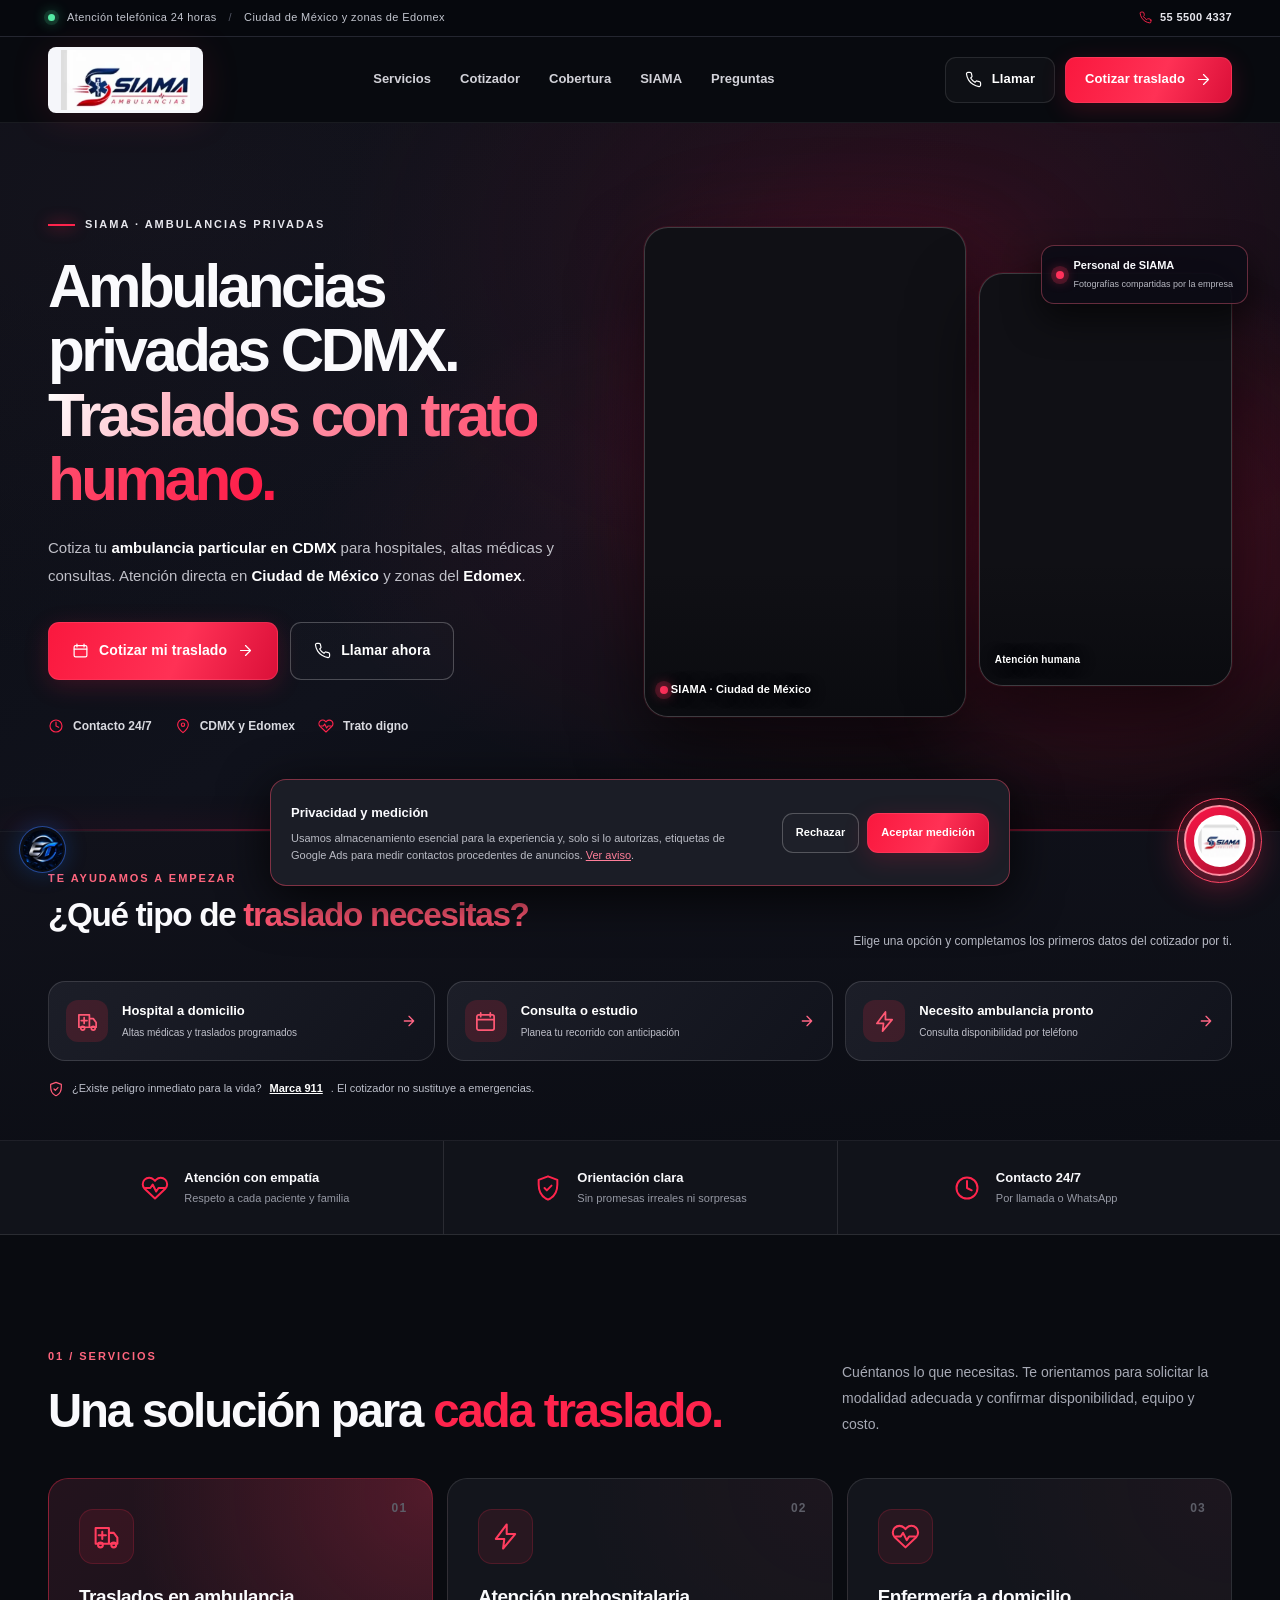
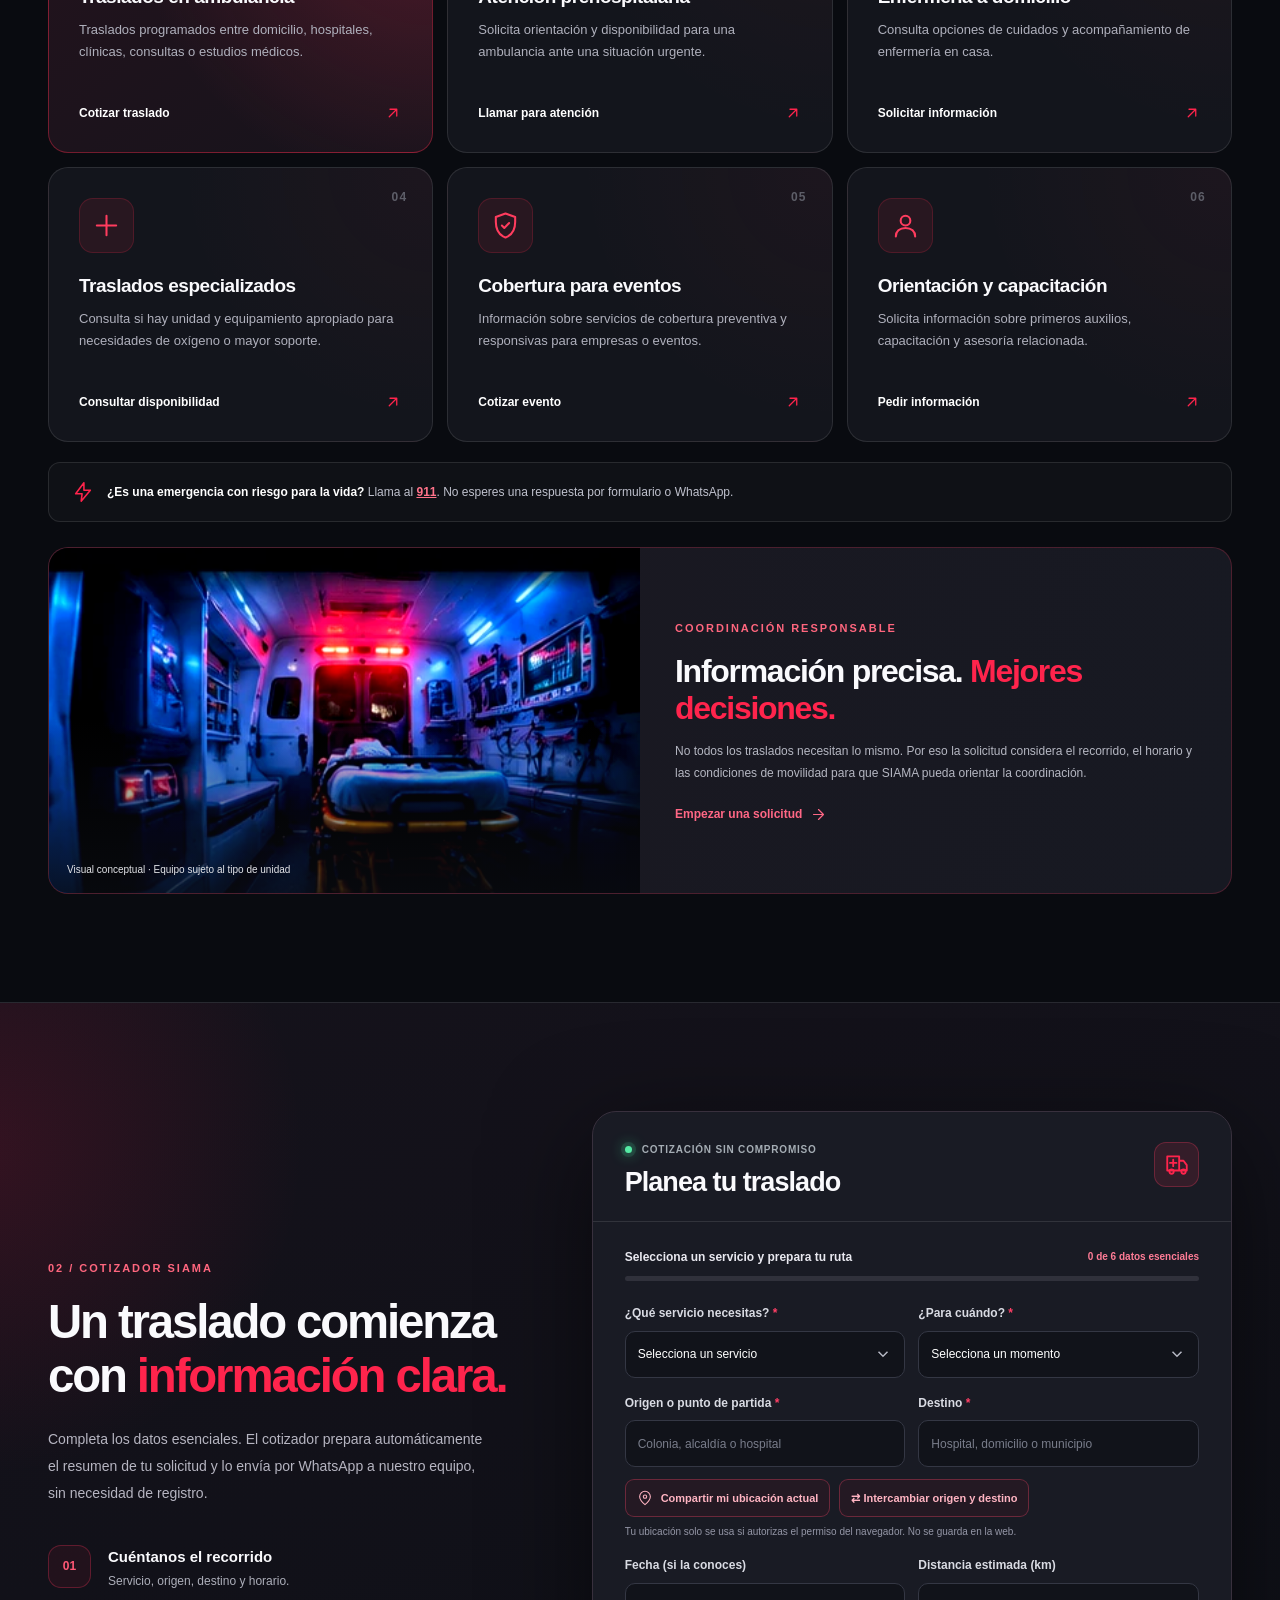
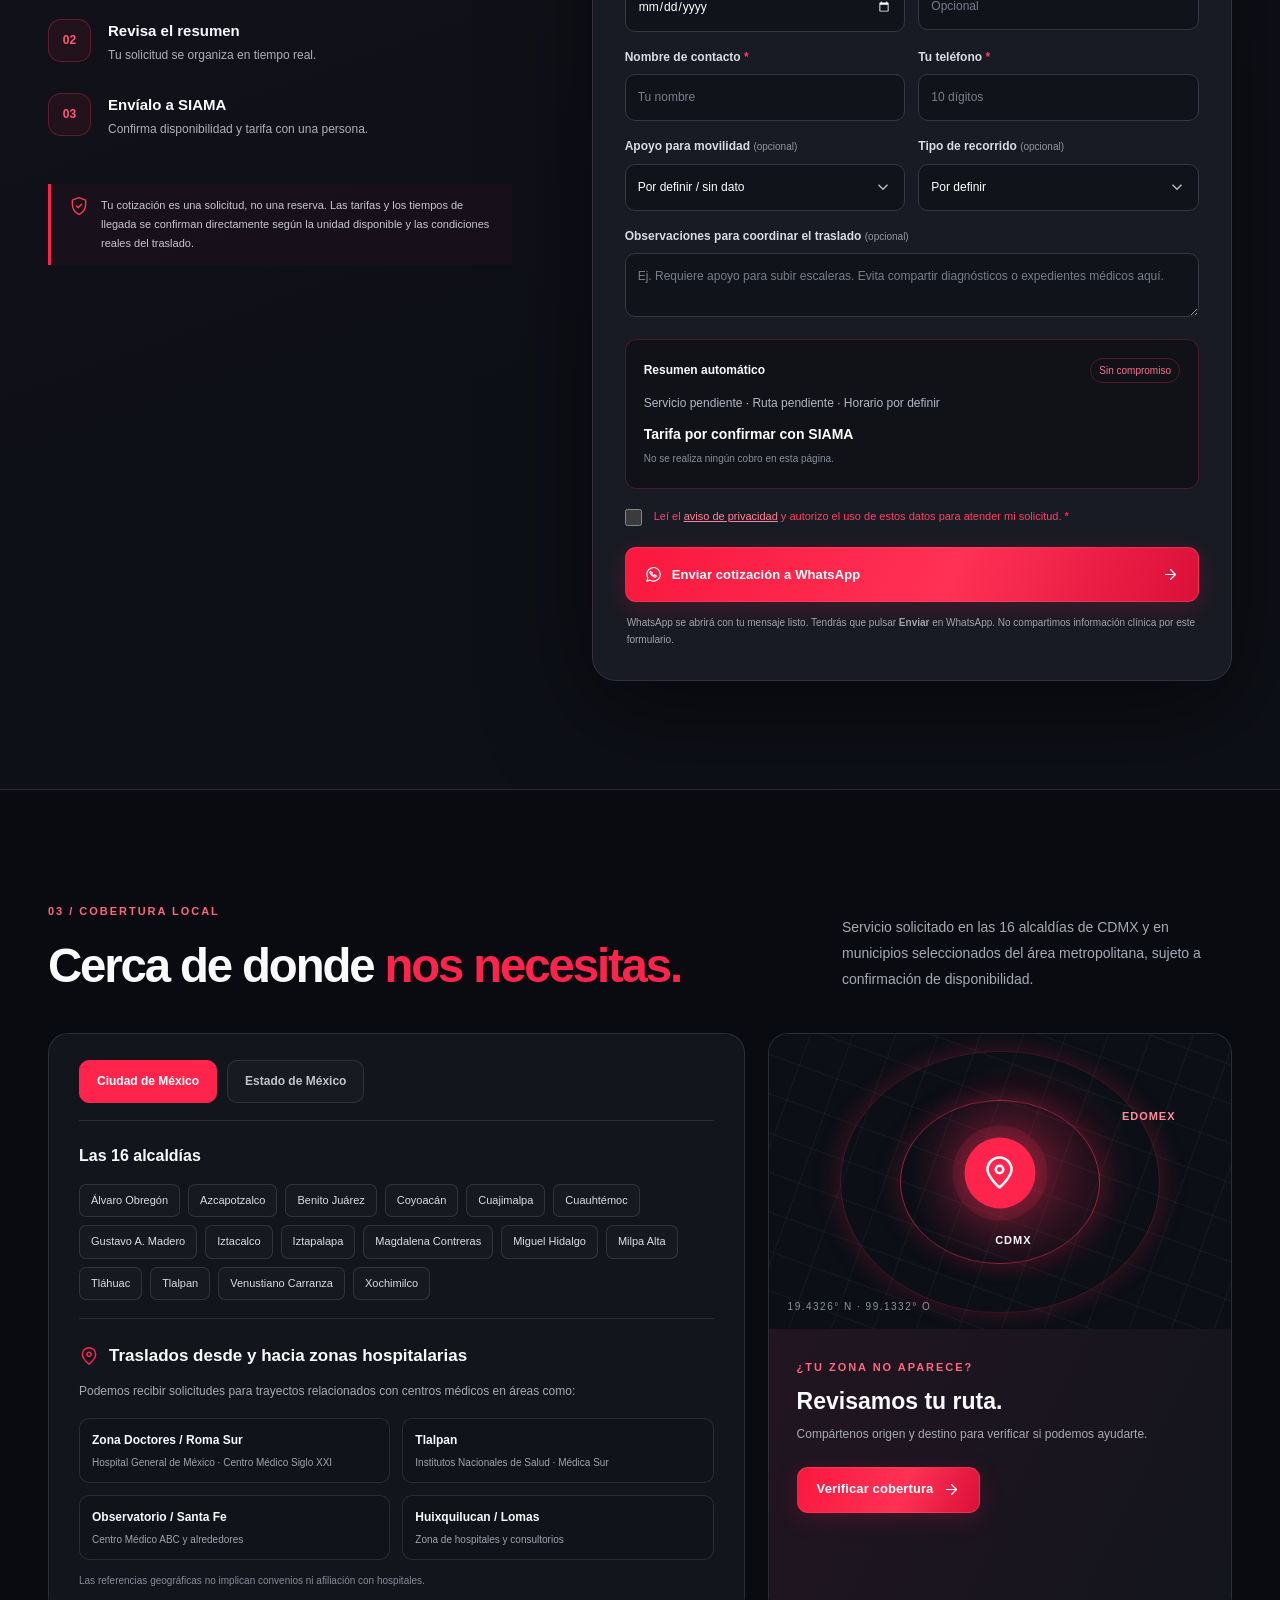
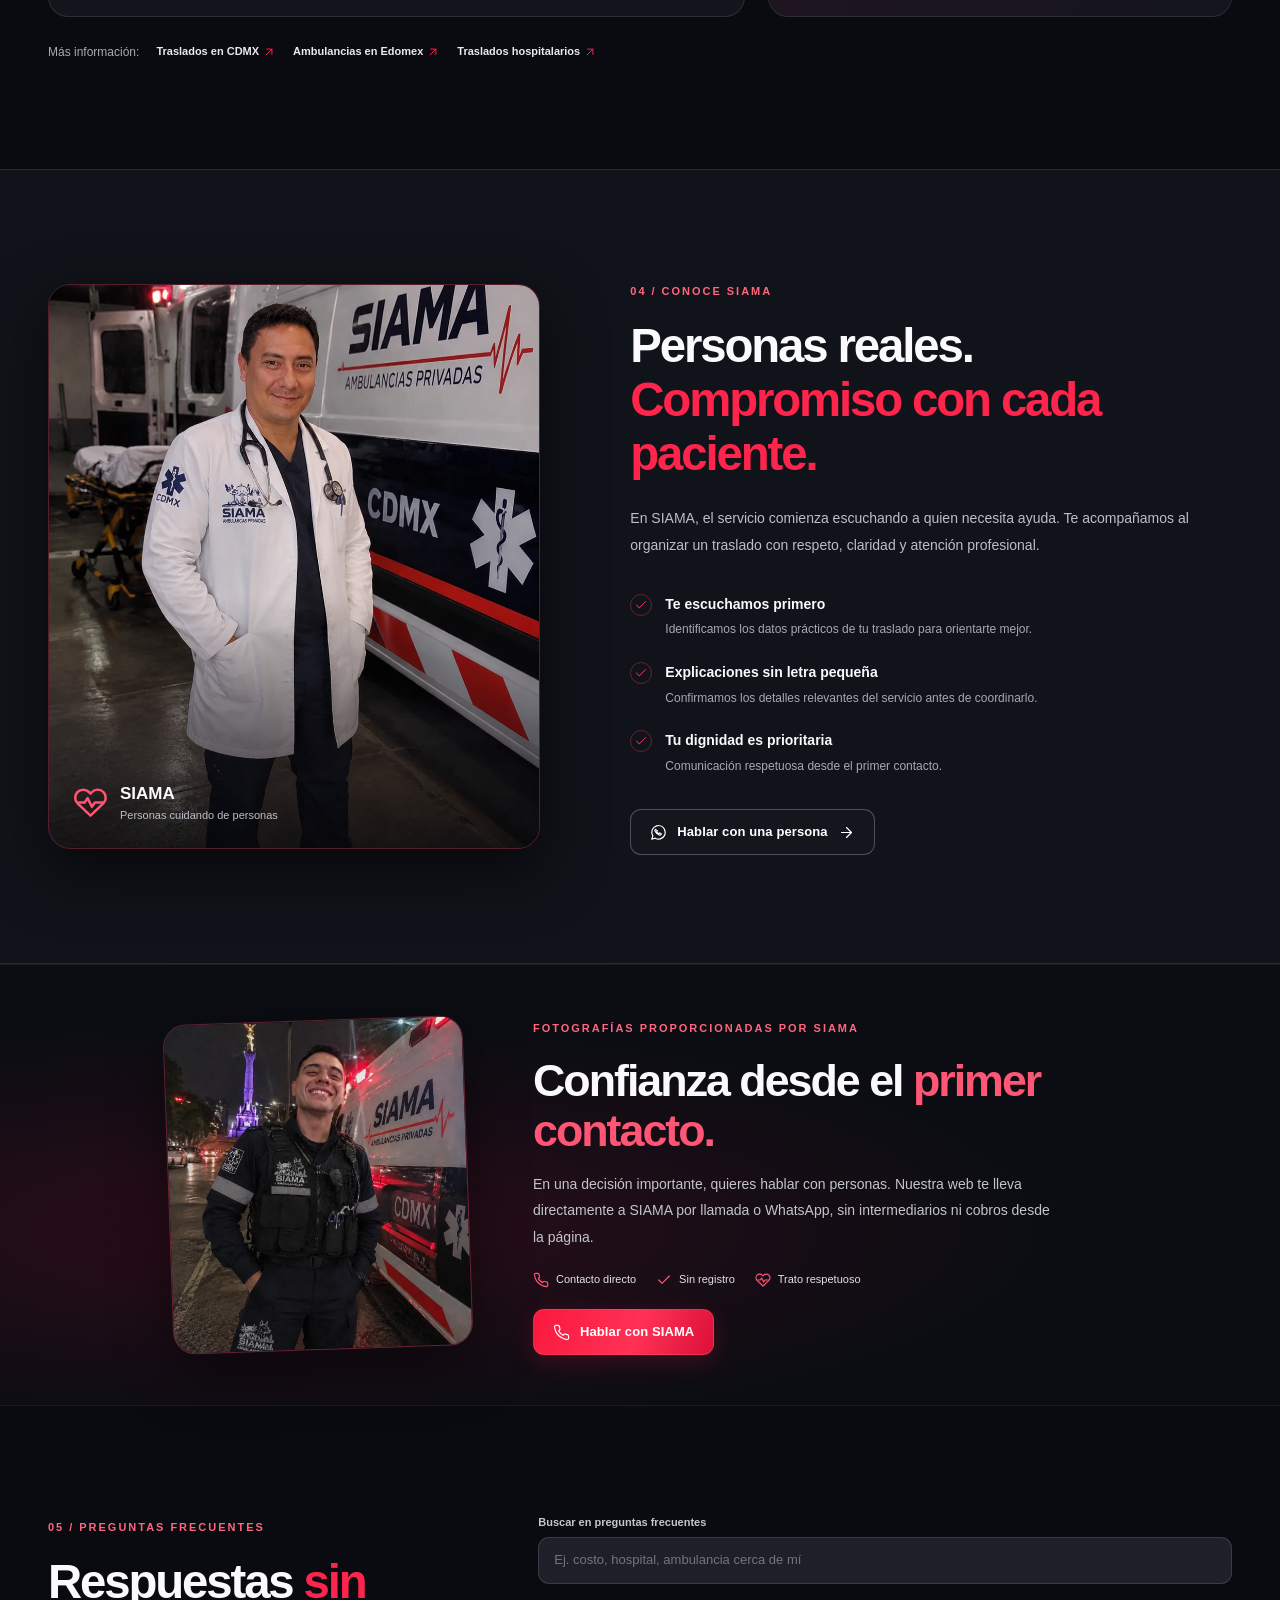
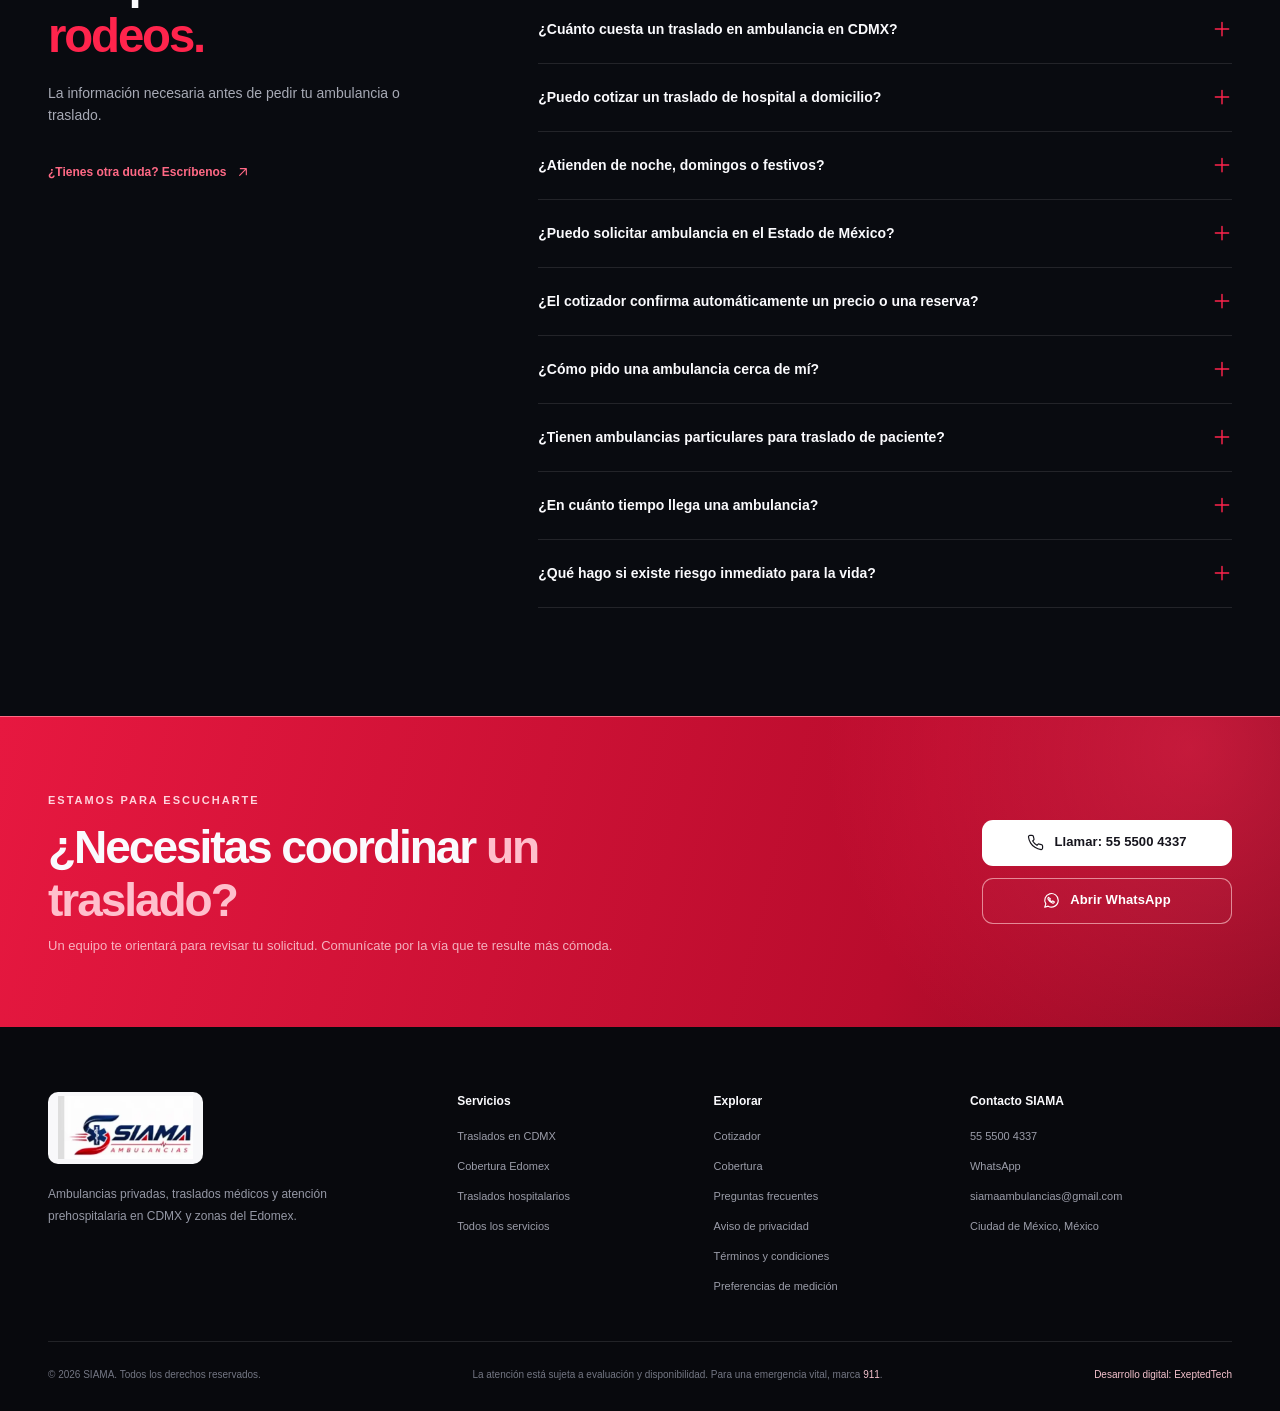
==== commit c05487b8: "ipdate" ====
--- a/index.html
+++ b/index.html
@@ -1,48 +1,159 @@
 <!doctype html>
 <html lang="es-MX">
 <head>
-  <meta charset="utf-8"><meta name="viewport" content="width=device-width,initial-scale=1,viewport-fit=cover">
-  <meta name="theme-color" content="#07152f"><meta name="robots" content="index,follow,max-image-preview:large"><meta name="mobile-web-app-capable" content="yes"><meta name="apple-mobile-web-app-capable" content="yes"><meta name="apple-mobile-web-app-status-bar-style" content="black-translucent">
-  <meta name="description" content="Ambulancias particulares, traslados médicos y atención prehospitalaria 24/7 en CDMX. Llama o cotiza por WhatsApp.">
-  <title>Ambulancias particulares 24/7 en CDMX | SIAMA</title>
-  <link rel="preload" href="assets/hero-pro.webp" as="image" fetchpriority="high"><link rel="manifest" href="manifest.webmanifest"><link rel="apple-touch-icon" href="assets/icon-192.png"><link rel="stylesheet" href="assets/styles.css">
-  <script src="assets/google-ads-config.js"></script>
-  <script>(()=>{const id=window.SIAMA_GOOGLE_ADS_ID;if(!id||id.includes('XXXXXXXXX'))return;const s=document.createElement('script');s.async=true;s.src='https://www.googletagmanager.com/gtag/js?id='+encodeURIComponent(id);document.head.appendChild(s);window.dataLayer=window.dataLayer||[];window.gtag=function(){dataLayer.push(arguments)};gtag('js',new Date);gtag('config',id)})();</script>
-  <script type="application/ld+json">{"@context":"https://schema.org","@type":["LocalBusiness","MedicalOrganization"],"name":"SIAMA Ambulancias y Agencia de Enfermería","areaServed":"Ciudad de México","telephone":["+52 55 5500 4337","+52 55 5500 4337"],"email":"siamaambulancias@gmail.com","openingHours":"Mo-Su 00:00-23:59"}</script>
+  <meta charset="utf-8">
+  <meta name="viewport" content="width=device-width,initial-scale=1,viewport-fit=cover">
+  <meta name="theme-color" content="#0a0b10">
+  <meta name="description" content="¿Buscas ambulancias privadas o particulares en CDMX? SIAMA recibe solicitudes de traslado en ambulancia a hospitales, clínicas y domicilios en Ciudad de México y zonas de Edomex. Cotiza por WhatsApp o llama al 55 5500 4337.">
+  <meta name="robots" content="index,follow,max-image-preview:large">
+  <meta name="color-scheme" content="dark">
+  <meta property="og:type" content="website">
+  <meta property="og:locale" content="es_MX">
+  <meta property="og:site_name" content="SIAMA Ambulancias">
+  <meta property="og:title" content="Ambulancias privadas y particulares CDMX | SIAMA">
+  <meta property="og:description" content="Cotiza traslados médicos en CDMX y zonas del Estado de México. Orientación humana y atención telefónica las 24 horas.">
+  <meta property="og:url" content="https://siamaambulancias.com.mx/">
+  <meta property="og:image" content="https://siamaambulancias.com.mx/assets/paramedico-siama-full.webp">
+  <meta name="twitter:card" content="summary_large_image">
+  <link rel="canonical" href="https://siamaambulancias.com.mx/">
+  <link rel="preload" href="assets/paramedico-siama-mobile.webp" as="image" type="image/webp" media="(max-width: 600px)" fetchpriority="high">
+  <link rel="preload" href="assets/paramedico-siama-full.webp" as="image" type="image/webp" media="(min-width: 601px)">
+  <link rel="manifest" href="manifest.webmanifest">
+  <link rel="icon" href="assets/icon-192.png" type="image/png">
+  <link rel="apple-touch-icon" href="assets/icon-192.png">
+  <link rel="stylesheet" href="assets/styles.css">
+  <title>Ambulancias Privadas y Particulares CDMX | Traslados | SIAMA</title>
+  <script src="assets/google-ads-config.js" defer></script>
+  <script src="assets/tarifas.js" defer></script>
+  <script src="assets/app.js" defer></script>
+  <script type="application/ld+json">
+  {
+    "@context":"https://schema.org",
+    "@graph":[
+      {"@type":"Organization","@id":"https://siamaambulancias.com.mx/#organization","name":"SIAMA Ambulancias y Agencia de Enfermería","url":"https://siamaambulancias.com.mx/","logo":"https://siamaambulancias.com.mx/assets/logo.webp","telephone":"+52-55-5500-4337","email":"siamaambulancias@gmail.com","areaServed":[{"@type":"AdministrativeArea","name":"Ciudad de México"},{"@type":"AdministrativeArea","name":"Estado de México"}]},
+      {"@type":"WebSite","@id":"https://siamaambulancias.com.mx/#website","url":"https://siamaambulancias.com.mx/","name":"SIAMA Ambulancias","inLanguage":"es-MX","publisher":{"@id":"https://siamaambulancias.com.mx/#organization"}},
+      {"@type":"Service","@id":"https://siamaambulancias.com.mx/#servicio","name":"Ambulancias privadas y traslados médicos","serviceType":"Traslados en ambulancia, atención prehospitalaria y enfermería","provider":{"@id":"https://siamaambulancias.com.mx/#organization"},"areaServed":[{"@type":"City","name":"Ciudad de México"},{"@type":"AdministrativeArea","name":"Estado de México"}],"availableChannel":{"@type":"ServiceChannel","servicePhone":{"@type":"ContactPoint","telephone":"+52-55-5500-4337","contactType":"Atención y cotizaciones","availableLanguage":"Spanish"}}}
+    ]
+  }
+  </script>
 </head>
 <body>
-  <div class="scroll-progress" aria-hidden="true"><span></span></div>
-  <a class="skip" href="#contenido">Ir al contenido</a>
-  <div class="urgent"><i></i><strong>Servicio 24/7</strong><span>CDMX y alrededores</span><a class="track" data-action="call_top" href="tel:+525555004337">Llamar: 55 5500 4337</a></div>
-  <header><a class="brand" href="#inicio"><img src="assets/logo.webp" width="150" height="110" alt="SIAMA Ambulancias"></a><button class="menu-btn" aria-expanded="false" aria-controls="nav"><b></b><b></b><b></b><span>Menú</span></button><nav id="nav"><a href="#servicios">Servicios</a><a href="#cobertura">Cobertura</a><a href="#nosotros">Nosotros</a><a href="#preguntas">Preguntas</a><a class="pill candy track" data-action="whatsapp_nav" href="https://wa.me/525555004337?text=Hola%20SIAMA%2C%20necesito%20una%20cotizaci%C3%B3n" target="_blank" rel="noopener">Cotizar ahora</a></nav></header>
+  <svg class="svg-sprite" aria-hidden="true" xmlns="http://www.w3.org/2000/svg">
+    <symbol id="i-phone" viewBox="0 0 24 24"><path d="M22 16.92v3a2 2 0 0 1-2.18 2 19.79 19.79 0 0 1-8.63-3.07 19.5 19.5 0 0 1-6-6A19.79 19.79 0 0 1 2.12 4.18 2 2 0 0 1 4.11 2h3a2 2 0 0 1 2 1.72c.12.96.34 1.9.65 2.8a2 2 0 0 1-.45 2.11L8.04 9.9a16 16 0 0 0 6.06 6.06l1.27-1.27a2 2 0 0 1 2.11-.45c.9.31 1.84.53 2.8.65a2 2 0 0 1 1.72 2.03Z"/></symbol>
+    <symbol id="i-whatsapp" viewBox="0 0 24 24"><path d="M21.5 11.7A9.5 9.5 0 0 1 7.3 20l-4.8 1.5L4 16.8a9.5 9.5 0 1 1 17.5-5.1Z"/><path d="M8.3 7.9c-.4-.4-.8-.3-1 0-.6.6-.5 1.5.1 2.6 1.3 2.3 3.4 4.2 5.8 5 .9.3 1.9.2 2.4-.6.2-.3.5-.9.2-1.2l-1.9-1c-.2-.1-.5 0-.7.2l-.7.8c-1.2-.5-2.4-1.5-3.1-2.7l.7-.8c.2-.2.3-.5.2-.7Z"/></symbol>
+    <symbol id="i-arrow" viewBox="0 0 24 24"><path d="M5 12h14m-7-7 7 7-7 7"/></symbol>
+    <symbol id="i-arrow-up" viewBox="0 0 24 24"><path d="M7 17 17 7M8 7h9v9"/></symbol>
+    <symbol id="i-clock" viewBox="0 0 24 24"><circle cx="12" cy="12" r="9"/><path d="M12 6v6l4 2"/></symbol>
+    <symbol id="i-shield" viewBox="0 0 24 24"><path d="m12 22-2-1C5 18 4 14 4 9V5l8-3 8 3v4c0 5-1 9-6 12Z"/><path d="m9 12 2 2 4-4"/></symbol>
+    <symbol id="i-pin" viewBox="0 0 24 24"><path d="M20 10c0 5-8 12-8 12S4 15 4 10a8 8 0 1 1 16 0Z"/><circle cx="12" cy="10" r="2.5"/></symbol>
+    <symbol id="i-heart" viewBox="0 0 24 24"><path d="M20.8 4.8a5.5 5.5 0 0 0-7.8 0L12 5.9l-1.1-1.1a5.5 5.5 0 0 0-7.8 7.8L12 21l8.8-8.4a5.5 5.5 0 0 0 0-7.8Z"/><path d="M4 12h4l2-3 3 6 2-3h5"/></symbol>
+    <symbol id="i-truck" viewBox="0 0 24 24"><path d="M3 5h11v13H3zM14 9h4l3 4v5h-7z"/><circle cx="7" cy="19" r="2"/><circle cx="18" cy="19" r="2"/><path d="M8.5 8v6m-3-3h6"/></symbol>
+    <symbol id="i-plus" viewBox="0 0 24 24"><path d="M12 4v16M4 12h16"/></symbol>
+    <symbol id="i-check" viewBox="0 0 24 24"><path d="m4 12 5 5L20 6"/></symbol>
+    <symbol id="i-calendar" viewBox="0 0 24 24"><rect x="3" y="5" width="18" height="16" rx="2"/><path d="M7 3v4m10-4v4M3 10h18"/></symbol>
+    <symbol id="i-user" viewBox="0 0 24 24"><circle cx="12" cy="8" r="4"/><path d="M4 21c0-4 3-7 8-7s8 3 8 7"/></symbol>
+    <symbol id="i-bolt" viewBox="0 0 24 24"><path d="m13 2-9 12h7l-1 8 10-12h-7z"/></symbol>
+    <symbol id="i-menu" viewBox="0 0 24 24"><path d="M4 7h16M4 12h16M4 17h16"/></symbol>
+    <symbol id="i-x" viewBox="0 0 24 24"><path d="m5 5 14 14M19 5 5 19"/></symbol>
+  </svg>
+  <div class="scroll-meter" aria-hidden="true"><span id="scroll-meter-fill"></span></div>
+  <a class="skip-link" href="#contenido">Saltar al contenido</a>
+  <div class="topline"><div class="layout topline-inner"><span><span class="live-dot"></span> Atención telefónica 24 horas <span class="topline-divider">/</span> Ciudad de México y zonas de Edomex</span><a href="tel:+525555004337" class="track" data-action="call_top"><svg><use href="#i-phone"/></svg> 55 5500 4337</a></div></div>
+  <header class="site-header" id="header"><div class="layout header-inner">
+    <a class="brand" href="#inicio" aria-label="SIAMA Ambulancias - Inicio"><img src="assets/marca-siama.webp" width="205" height="96" alt="SIAMA Ambulancias" decoding="async"></a>
+    <nav id="primary-nav" class="nav" aria-label="Navegación principal"><a href="#servicios">Servicios</a><a href="#cotizar">Cotizador</a><a href="#cobertura">Cobertura</a><a href="#siama">SIAMA</a><a href="#preguntas">Preguntas</a></nav>
+    <div class="nav-actions"><a class="btn btn-ghost nav-call track" href="tel:+525555004337" data-action="call_nav"><svg><use href="#i-phone"/></svg> Llamar</a><a class="btn btn-red nav-quote" href="#cotizar">Cotizar traslado <svg><use href="#i-arrow"/></svg></a></div>
+    <button class="nav-toggle" aria-label="Abrir menú" aria-controls="primary-nav" aria-expanded="false"><svg><use href="#i-menu"/></svg></button>
+  </div></header>
   <main id="contenido">
-    <section class="hero" id="inicio">
-      <div class="hero-copy reveal"><div class="available"><i></i>Atención disponible ahora</div><h1>Ambulancias particulares <em>cuando más las necesitas.</em></h1><p>Atención prehospitalaria, traslados médicos y enfermería con personal capacitado. Respuesta rápida las 24 horas en Ciudad de México.</p>
-        <div class="actions"><a class="cta candy track" data-action="call_hero" href="tel:+525555004337"><span>☎</span><b>Llamar ahora<small>Emergencias 24/7</small></b></a><a class="cta blue track" data-action="whatsapp_hero" href="https://wa.me/525555004337?text=Hola%20SIAMA%2C%20necesito%20una%20ambulancia" target="_blank" rel="noopener"><span>✚</span><b>Enviar WhatsApp<small>Cotización rápida</small></b></a></div>
-        <div class="stats"><div><b>24/7</b><span>Atención continua</span></div><div><b>CDMX</b><span>Cobertura local</span></div><div><b>Foráneos</b><span>Traslados programados</span></div></div>
+    <section class="hero" id="inicio" aria-labelledby="hero-title"><div class="hero-glow" aria-hidden="true"></div><div class="layout hero-grid">
+      <div class="hero-content"><div class="eyebrow"><span class="eyebrow-line"></span> SIAMA · AMBULANCIAS PRIVADAS</div>
+        <h1 id="hero-title">Ambulancias privadas CDMX. <span class="text-gradient">Traslados con trato humano.</span></h1>
+        <p class="hero-intro">Cotiza tu <strong>ambulancia particular en CDMX</strong> para hospitales, altas médicas y consultas. Atención directa en <strong>Ciudad de México</strong> y zonas del <strong>Edomex</strong>.</p>
+        <div class="hero-buttons"><a class="btn btn-red btn-lg" href="#cotizar"><svg><use href="#i-calendar"/></svg> Cotizar mi traslado <svg class="push-icon"><use href="#i-arrow"/></svg></a><a class="btn btn-outline btn-lg track" href="tel:+525555004337" data-action="call_hero"><svg><use href="#i-phone"/></svg> Llamar ahora</a></div>
+        <div class="hero-assurance"><span><svg><use href="#i-clock"/></svg> Contacto 24/7</span><span><svg><use href="#i-pin"/></svg> CDMX y Edomex</span><span><svg><use href="#i-heart"/></svg> Trato digno</span></div>
       </div>
-      <div class="hero-image reveal delay"><picture><img src="assets/hero-pro.webp" width="1800" height="913" alt="Médico y ambulancia particular de emergencia" fetchpriority="high"></picture><div class="floating"><span>✚</span><small>Respuesta inmediata<strong>Equipo preparado 24/7</strong></small></div></div>
-    </section>
-    <section class="trust"><div><b>✚</b><span><strong>Personal capacitado</strong><small>Atención profesional y humana</small></span></div><div><b>◉</b><span><strong>Equipo especializado</strong><small>Para cada tipo de traslado</small></span></div><div><b>⌖</b><span><strong>Cobertura flexible</strong><small>Servicios locales y foráneos</small></span></div></section>
-    <section class="section" id="servicios"><div class="intro reveal"><span>Soluciones médicas</span><h2>El servicio adecuado para cada necesidad</h2><p>Explícanos tu situación y te orientamos para coordinar el servicio.</p></div><div class="services">
-      <article class="reveal"><i>01</i><b class="icon">✚</b><h3>Ambulancia para urgencias</h3><p>Atención prehospitalaria para situaciones que requieren apoyo inmediato.</p><a class="track" data-action="whatsapp_emergency" href="https://wa.me/525555004337?text=Hola%2C%20necesito%20una%20ambulancia%20urgente" target="_blank">Solicitar atención →</a></article>
-      <article class="reveal"><i>02</i><b class="icon">↗</b><h3>Traslados programados</h3><p>Traslado a hospitales, consultas, estudios médicos o domicilio.</p><a class="track" data-action="whatsapp_transfer" href="https://wa.me/525555004337?text=Hola%2C%20quiero%20cotizar%20un%20traslado" target="_blank">Cotizar traslado →</a></article>
-      <article class="reveal"><i>03</i><b class="icon">⌂</b><h3>Enfermería a domicilio</h3><p>Cuidados de enfermería profesional adaptados a cada paciente.</p><a class="track" data-action="whatsapp_nursing" href="https://wa.me/525555004337?text=Hola%2C%20necesito%20enfermer%C3%ADa%20a%20domicilio" target="_blank">Pedir información →</a></article>
-      <article class="reveal"><i>04</i><b class="icon">O₂</b><h3>Servicios especializados</h3><p>Terapia intensiva, neonatal y traslados con oxígeno.</p><a class="track" data-action="whatsapp_special" href="https://wa.me/525555004337?text=Hola%2C%20necesito%20un%20servicio%20especializado" target="_blank">Consultar disponibilidad →</a></article>
-      <article class="reveal"><i>05</i><b class="icon">✓</b><h3>Responsivas médicas</h3><p>Cobertura médica para eventos, empresas y servicios.</p><a class="track" data-action="whatsapp_event" href="https://wa.me/525555004337?text=Hola%2C%20quiero%20cotizar%20una%20responsiva%20m%C3%A9dica" target="_blank">Solicitar cotización →</a></article>
-      <article class="reveal"><i>06</i><b class="icon">＋</b><h3>Capacitación y asesoría</h3><p>Primeros auxilios y orientación en Protección Civil.</p><a class="track" data-action="whatsapp_training" href="https://wa.me/525555004337?text=Hola%2C%20quiero%20informaci%C3%B3n%20sobre%20capacitaci%C3%B3n" target="_blank">Conocer opciones →</a></article>
+      <div class="hero-visual real-hero" aria-label="Fotografías proporcionadas del personal SIAMA junto a ambulancias en Ciudad de México">
+        <div class="hero-sheen" aria-hidden="true"></div>
+        <figure class="hero-person hero-person-main">
+          <picture><source media="(max-width: 600px)" srcset="assets/paramedico-siama-mobile.webp"><img src="assets/paramedico-siama-full.webp" width="950" height="1264" alt="Paramédico de SIAMA con uniforme junto a una ambulancia, frente al Ángel de la Independencia en CDMX" fetchpriority="high" decoding="async"></picture>
+          <figcaption><span class="photo-dot"></span> SIAMA · Ciudad de México</figcaption>
+        </figure>
+        <figure class="hero-person hero-person-secondary">
+          <picture><source media="(max-width: 600px)" srcset="assets/doctor-siama-mobile.webp"><img src="assets/doctor-siama-full.webp" width="950" height="1267" alt="Médico de SIAMA con bata blanca y estetoscopio, junto a ambulancia de la empresa" decoding="async"></picture>
+          <figcaption>Atención humana</figcaption>
+        </figure>
+        <div class="hero-image-pill"><span class="photo-dot"></span><div><b>Personal de SIAMA</b><small>Fotografías compartidas por la empresa</small></div></div>
+      </div>
+    </div><div class="hero-bottomline" aria-hidden="true"></div></section>
+    <section class="quick-start" aria-labelledby="quick-title"><div class="layout"><div class="quick-start-head"><span class="kicker">TE AYUDAMOS A EMPEZAR</span><h2 id="quick-title">¿Qué tipo de <span>traslado necesitas?</span></h2><p>Elige una opción y completamos los primeros datos del cotizador por ti.</p></div><div class="intent-grid">
+      <button class="intent-card" type="button" data-intent-service="Traslado programado" data-intent-when="Hoy, programado"><span class="intent-icon"><svg><use href="#i-truck"/></svg></span><span><strong>Hospital a domicilio</strong><small>Altas médicas y traslados programados</small></span><svg class="intent-arrow"><use href="#i-arrow"/></svg></button>
+      <button class="intent-card" type="button" data-intent-service="Traslado programado" data-intent-when="Otra fecha"><span class="intent-icon"><svg><use href="#i-calendar"/></svg></span><span><strong>Consulta o estudio</strong><small>Planea tu recorrido con anticipación</small></span><svg class="intent-arrow"><use href="#i-arrow"/></svg></button>
+      <button class="intent-card" type="button" data-intent-service="Ambulancia urgente" data-intent-when="Lo antes posible"><span class="intent-icon"><svg><use href="#i-bolt"/></svg></span><span><strong>Necesito ambulancia pronto</strong><small>Consulta disponibilidad por teléfono</small></span><svg class="intent-arrow"><use href="#i-arrow"/></svg></button>
+    </div><div class="quick-emergency"><svg><use href="#i-shield"/></svg> ¿Existe peligro inmediato para la vida? <a href="tel:911">Marca 911</a>. El cotizador no sustituye a emergencias.</div></div></section>
+    <section class="proof-band" aria-label="Compromisos de servicio"><div class="layout proof-row"><div><svg><use href="#i-heart"/></svg><span><b>Atención con empatía</b><small>Respeto a cada paciente y familia</small></span></div><div><svg><use href="#i-shield"/></svg><span><b>Orientación clara</b><small>Sin promesas irreales ni sorpresas</small></span></div><div><svg><use href="#i-clock"/></svg><span><b>Contacto 24/7</b><small>Por llamada o WhatsApp</small></span></div></div></section>
+    <section class="section" id="servicios"><div class="layout"><div class="section-heading"><div><span class="kicker">01 / SERVICIOS</span><h2>Una solución para <span>cada traslado.</span></h2></div><p>Cuéntanos lo que necesitas. Te orientamos para solicitar la modalidad adecuada y confirmar disponibilidad, equipo y costo.</p></div>
+      <div class="services-grid">
+        <article class="service-card featured"><span class="service-number">01</span><div class="service-icon"><svg><use href="#i-truck"/></svg></div><h3>Traslados en ambulancia</h3><p>Traslados programados entre domicilio, hospitales, clínicas, consultas o estudios médicos.</p><a href="#cotizar" data-service="Traslado programado" class="prefill">Cotizar traslado <svg><use href="#i-arrow-up"/></svg></a></article>
+        <article class="service-card"><span class="service-number">02</span><div class="service-icon"><svg><use href="#i-bolt"/></svg></div><h3>Atención prehospitalaria</h3><p>Solicita orientación y disponibilidad para una ambulancia ante una situación urgente.</p><a class="track" data-action="call_emergency" href="tel:+525555004337">Llamar para atención <svg><use href="#i-arrow-up"/></svg></a></article>
+        <article class="service-card"><span class="service-number">03</span><div class="service-icon"><svg><use href="#i-heart"/></svg></div><h3>Enfermería a domicilio</h3><p>Consulta opciones de cuidados y acompañamiento de enfermería en casa.</p><a href="#cotizar" data-service="Enfermería a domicilio" class="prefill">Solicitar información <svg><use href="#i-arrow-up"/></svg></a></article>
+        <article class="service-card"><span class="service-number">04</span><div class="service-icon"><svg><use href="#i-plus"/></svg></div><h3>Traslados especializados</h3><p>Consulta si hay unidad y equipamiento apropiado para necesidades de oxígeno o mayor soporte.</p><a href="#cotizar" data-service="Traslado especializado" class="prefill">Consultar disponibilidad <svg><use href="#i-arrow-up"/></svg></a></article>
+        <article class="service-card"><span class="service-number">05</span><div class="service-icon"><svg><use href="#i-shield"/></svg></div><h3>Cobertura para eventos</h3><p>Información sobre servicios de cobertura preventiva y responsivas para empresas o eventos.</p><a href="#cotizar" data-service="Cobertura para eventos" class="prefill">Cotizar evento <svg><use href="#i-arrow-up"/></svg></a></article>
+        <article class="service-card"><span class="service-number">06</span><div class="service-icon"><svg><use href="#i-user"/></svg></div><h3>Orientación y capacitación</h3><p>Solicita información sobre primeros auxilios, capacitación y asesoría relacionada.</p><a href="#cotizar" data-service="Capacitación y asesoría" class="prefill">Pedir información <svg><use href="#i-arrow-up"/></svg></a></article>
+      </div>
+      <div class="emergency-note"><svg><use href="#i-bolt"/></svg><span><strong>¿Es una emergencia con riesgo para la vida?</strong> Llama al <a href="tel:911">911</a>. No esperes una respuesta por formulario o WhatsApp.</span></div>
+      <div class="equipment-feature"><div class="equipment-media"><img src="assets/interior-ilustrativo.webp" width="434" height="253" loading="lazy" decoding="async" alt="Imagen conceptual del interior de una ambulancia equipada"><span>Visual conceptual · Equipo sujeto al tipo de unidad</span></div><div class="equipment-copy"><span class="kicker">COORDINACIÓN RESPONSABLE</span><h3>Información precisa. <em>Mejores decisiones.</em></h3><p>No todos los traslados necesitan lo mismo. Por eso la solicitud considera el recorrido, el horario y las condiciones de movilidad para que SIAMA pueda orientar la coordinación.</p><a href="#cotizar">Empezar una solicitud <svg><use href="#i-arrow"/></svg></a></div></div>
     </div></section>
-    <section class="quote" id="cotizacion"><div class="quote-copy reveal"><span>Cotización inmediata</span><h2>Cuéntanos qué servicio necesitas</h2><p>Completa los datos y abriremos WhatsApp con tu solicitud lista para enviar.</p><ol><li><b>1</b>Indica el servicio</li><li><b>2</b>Comparte origen y destino</li><li><b>3</b>Recibe atención por WhatsApp</li></ol></div>
-      <form id="quote-form" class="reveal"><div class="form-head"><strong>Solicita atención</strong><span><i></i>Disponible 24/7</span></div><label>Nombre completo<input name="name" autocomplete="name" required placeholder="Escribe tu nombre"></label><label>Teléfono<input name="phone" type="tel" inputmode="tel" autocomplete="tel" required placeholder="55 0000 0000"></label><label>Servicio<select name="service" required><option value="">Selecciona una opción</option><option>Ambulancia urgente</option><option>Traslado programado</option><option>Enfermería a domicilio</option><option>Servicio especializado</option><option>Responsiva médica</option><option>Capacitación o asesoría</option></select></label><div class="form-row"><label>Origen<input name="origin" placeholder="Alcaldía o colonia"></label><label>Destino<input name="destination" placeholder="Hospital o ubicación"></label></div><label>Detalles<textarea name="details" rows="3" placeholder="Describe brevemente lo que necesitas"></textarea></label><button class="cta blue" type="submit"><span>✚</span><b>Cotizar por WhatsApp<small>Sin compromiso</small></b></button><small class="privacy">Al continuar, aceptas contactarnos voluntariamente por WhatsApp.</small></form>
-    </section>
-    <section class="section" id="cobertura"><div class="coverage reveal"><div><span>Cobertura</span><h2>CDMX y traslados foráneos</h2><p>Atendemos en las alcaldías de Ciudad de México y coordinamos traslados a otras ubicaciones según disponibilidad.</p><a class="cta candy track" data-action="call_coverage" href="tel:+525555004337"><span>☎</span><b>Confirmar cobertura<small>55 5500 4337</small></b></a></div><img src="assets/contacto.webp" width="900" height="610" loading="lazy" alt="Personal SIAMA disponible 24 horas"></div></section>
-    <section class="section about" id="nosotros"><div class="about-image reveal"><img src="assets/paramedico-pro.webp" width="1100" height="1375" loading="lazy" alt="Paramédico profesional junto a una ambulancia"><span><b>SIAMA 24/7</b>Atención prehospitalaria</span></div><div class="reveal"><span>Quiénes somos</span><h2>Atención profesional con sentido humano</h2><p>Servicios integrales de ambulancias, atención prehospitalaria y agencia de enfermería con personal capacitado y equipo especializado.</p><ul><li>Comunicación clara desde el primer contacto</li><li>Orientación para elegir el servicio adecuado</li><li>Atención segura, rápida y profesional</li></ul><a class="more track" data-action="whatsapp_about" href="https://wa.me/525555004337?text=Hola%20SIAMA%2C%20quiero%20conocer%20sus%20servicios" target="_blank">Hablar con SIAMA →</a></div></section>
-    <section class="section faq" id="preguntas"><div class="intro reveal"><span>Preguntas frecuentes</span><h2>Información antes de solicitar el servicio</h2></div><details class="reveal"><summary>¿Atienden durante la noche y fines de semana?<b>+</b></summary><p>Sí. SIAMA brinda atención las 24 horas, los 7 días, sujeta a disponibilidad operativa.</p></details><details class="reveal"><summary>¿Puedo programar un traslado?<b>+</b></summary><p>Sí. Comparte origen, destino, horario y necesidades del paciente para recibir una cotización.</p></details><details class="reveal"><summary>¿Realizan servicios fuera de CDMX?<b>+</b></summary><p>Se coordinan traslados foráneos según disponibilidad. Comunícate para confirmar cobertura.</p></details><details class="reveal"><summary>¿Cómo solicito una cotización?<b>+</b></summary><p>Llama directamente o completa el formulario para enviar tu información por WhatsApp.</p></details></section>
-    <section class="final"><div class="reveal"><span>Estamos para atenderte</span><h2>¿Necesitas una ambulancia o una cotización?</h2><p>Comunícate ahora para coordinar el servicio.</p><div class="actions"><a class="cta candy track" data-action="call_final" href="tel:+525555004337"><span>☎</span><b>Llamar ahora<small>55 5500 4337</small></b></a><a class="cta blue track" data-action="whatsapp_final" href="https://wa.me/525555004337?text=Hola%20SIAMA%2C%20necesito%20atenci%C3%B3n" target="_blank"><span>✚</span><b>WhatsApp<small>55 5500 4337</small></b></a></div></div></section>
+    <section class="section quote-section" id="cotizar"><div class="layout quote-layout"><div class="quote-info"><span class="kicker">02 / COTIZADOR SIAMA</span><h2>Un traslado comienza con <span>información clara.</span></h2><p>Completa los datos esenciales. El cotizador prepara automáticamente el resumen de tu solicitud y lo envía por WhatsApp a nuestro equipo, sin necesidad de registro.</p>
+      <div class="quote-steps"><div><span>01</span><p><b>Cuéntanos el recorrido</b><small>Servicio, origen, destino y horario.</small></p></div><div><span>02</span><p><b>Revisa el resumen</b><small>Tu solicitud se organiza en tiempo real.</small></p></div><div><span>03</span><p><b>Envíalo a SIAMA</b><small>Confirma disponibilidad y tarifa con una persona.</small></p></div></div>
+      <div class="quote-care"><svg><use href="#i-shield"/></svg><p>Tu cotización es una solicitud, no una reserva. Las tarifas y los tiempos de llegada se confirman directamente según la unidad disponible y las condiciones reales del traslado.</p></div>
+      </div>
+      <div class="quote-card"><div class="quote-card-header"><div><span class="form-eyebrow"><span class="live-dot"></span> COTIZACIÓN SIN COMPROMISO</span><h3>Planea tu traslado</h3></div><div class="form-icon"><svg><use href="#i-truck"/></svg></div></div>
+        <form id="quote-form" novalidate>
+          <div class="quote-choice-title">Selecciona un servicio y prepara tu ruta <span id="quote-progress-label" aria-live="polite">0 de 6 datos esenciales</span></div>
+          <div class="quote-progress" aria-hidden="true"><span id="quote-progress-fill"></span></div>
+          <div class="form-grid"><label>¿Qué servicio necesitas? <span>*</span><select name="service" id="service" required><option value="">Selecciona un servicio</option><option>Traslado programado</option><option>Ambulancia urgente</option><option>Traslado especializado</option><option>Enfermería a domicilio</option><option>Cobertura para eventos</option><option>Capacitación y asesoría</option></select></label><label>¿Para cuándo? <span>*</span><select name="when" required><option value="">Selecciona un momento</option><option>Lo antes posible</option><option>Hoy, programado</option><option>Mañana</option><option>Otra fecha</option></select></label></div>
+          <div class="form-grid"><label>Origen o punto de partida <span>*</span><input name="origin" id="origin" autocomplete="street-address" maxlength="140" required placeholder="Colonia, alcaldía o hospital"></label><label>Destino <span>*</span><input name="destination" id="destination" autocomplete="off" maxlength="140" required placeholder="Hospital, domicilio o municipio"></label></div>
+          <div class="route-tools"><button id="locate-me" class="tool-btn" type="button"><svg><use href="#i-pin"/></svg> Compartir mi ubicación actual</button><button id="swap-route" class="tool-btn" type="button" aria-label="Intercambiar origen y destino">⇄ Intercambiar origen y destino</button></div><p class="location-note" id="location-note" role="status" aria-live="polite">Tu ubicación solo se usa si autorizas el permiso del navegador. No se guarda en la web.</p>
+          <div class="form-grid"><label>Fecha (si la conoces)<input type="date" name="date" id="service-date"></label><label>Distancia estimada (km)<input name="distance" type="number" inputmode="decimal" min="1" max="2000" step="0.5" placeholder="Opcional"></label></div>
+          <div class="form-grid"><label>Nombre de contacto <span>*</span><input name="name" autocomplete="name" maxlength="80" required placeholder="Tu nombre"></label><label>Tu teléfono <span>*</span><input name="phone" type="tel" autocomplete="tel" inputmode="tel" minlength="10" maxlength="20" required placeholder="10 dígitos"></label></div>
+          <div class="form-grid"><label>Apoyo para movilidad <small>(opcional)</small><select name="mobility"><option value="">Por definir / sin dato</option><option>Camilla</option><option>Silla de ruedas</option><option>Puede caminar con apoyo</option><option>Necesita orientación</option></select></label><label>Tipo de recorrido <small>(opcional)</small><select name="journey"><option value="">Por definir</option><option>Solo ida</option><option>Ida y regreso</option></select></label></div>
+          <label>Observaciones para coordinar el traslado <small>(opcional)</small><textarea name="notes" rows="2" maxlength="400" placeholder="Ej. Requiere apoyo para subir escaleras. Evita compartir diagnósticos o expedientes médicos aquí."></textarea></label>
+          <div class="estimate" aria-live="polite"><div class="estimate-header"><b>Resumen automático</b><span id="quote-badge">Sin compromiso</span></div><p id="estimate-summary">Selecciona el servicio y describe tu ruta para preparar tu solicitud.</p><strong id="estimate-price">Tarifa por confirmar con SIAMA</strong><small id="estimate-disclaimer">No se realiza ningún cobro en esta página.</small></div>
+          <label class="consent-check"><input name="privacy" type="checkbox" required><span>Leí el <a href="privacidad.html" target="_blank" rel="noopener">aviso de privacidad</a> y autorizo el uso de estos datos para atender mi solicitud. <b>*</b></span></label>
+          <p class="form-error" id="form-error" role="alert" hidden></p>
+          <button type="submit" class="btn btn-red btn-submit"><svg><use href="#i-whatsapp"/></svg> Enviar cotización a WhatsApp <svg class="push-icon"><use href="#i-arrow"/></svg></button>
+          <p class="form-footnote">WhatsApp se abrirá con tu mensaje listo. Tendrás que pulsar <b>Enviar</b> en WhatsApp. No compartimos información clínica por este formulario.</p>
+        </form>
+      </div>
+    </div></section>
+    <section class="section" id="cobertura"><div class="layout"><div class="section-heading"><div><span class="kicker">03 / COBERTURA LOCAL</span><h2>Cerca de donde <span>nos necesitas.</span></h2></div><p>Servicio solicitado en las 16 alcaldías de CDMX y en municipios seleccionados del área metropolitana, sujeto a confirmación de disponibilidad.</p></div>
+      <div class="coverage-layout"><div class="coverage-main"><div class="coverage-tabs" role="tablist" aria-label="Áreas de cobertura"><button id="tab-cdmx" class="active" role="tab" aria-selected="true" aria-controls="panel-cdmx" data-tab="cdmx">Ciudad de México</button><button id="tab-edomex" role="tab" aria-selected="false" aria-controls="panel-edomex" data-tab="edomex">Estado de México</button></div>
+        <div id="panel-cdmx" role="tabpanel" aria-labelledby="tab-cdmx" class="coverage-panel"><h3>Las 16 alcaldías</h3><div class="tag-cloud"><span>Álvaro Obregón</span><span>Azcapotzalco</span><span>Benito Juárez</span><span>Coyoacán</span><span>Cuajimalpa</span><span>Cuauhtémoc</span><span>Gustavo A. Madero</span><span>Iztacalco</span><span>Iztapalapa</span><span>Magdalena Contreras</span><span>Miguel Hidalgo</span><span>Milpa Alta</span><span>Tláhuac</span><span>Tlalpan</span><span>Venustiano Carranza</span><span>Xochimilco</span></div></div>
+        <div id="panel-edomex" role="tabpanel" aria-labelledby="tab-edomex" class="coverage-panel" hidden><h3>Zonas del área metropolitana</h3><div class="tag-cloud"><span>Naucalpan</span><span>Tlalnepantla</span><span>Huixquilucan</span><span>Atizapán de Zaragoza</span><span>Nezahualcóyotl</span><span>Ecatepec</span><span>Cuautitlán Izcalli</span><span>Tultitlán</span></div><p class="muted-small">Las ubicaciones son zonas orientativas, no garantía de cobertura inmediata.</p></div>
+        <div class="hospital-area"><div><svg><use href="#i-pin"/></svg><h3>Traslados desde y hacia zonas hospitalarias</h3></div><p>Podemos recibir solicitudes para trayectos relacionados con centros médicos en áreas como:</p><div class="hospital-list"><span><b>Zona Doctores / Roma Sur</b><small>Hospital General de México · Centro Médico Siglo XXI</small></span><span><b>Tlalpan</b><small>Institutos Nacionales de Salud · Médica Sur</small></span><span><b>Observatorio / Santa Fe</b><small>Centro Médico ABC y alrededores</small></span><span><b>Huixquilucan / Lomas</b><small>Zona de hospitales y consultorios</small></span></div><p class="no-affiliation">Las referencias geográficas no implican convenios ni afiliación con hospitales.</p></div>
+      </div><div class="coverage-aside"><div class="coverage-art"><div class="coverage-orbit one"></div><div class="coverage-orbit two"></div><span class="coverage-target"><svg><use href="#i-pin"/></svg></span><span class="map-label main-map">CDMX</span><span class="map-label outer-map">EDOMEX</span><span class="map-coordinate">19.4326° N · 99.1332° O</span></div><div class="coverage-cta"><span class="kicker">¿TU ZONA NO APARECE?</span><h3>Revisamos tu ruta.</h3><p>Compártenos origen y destino para verificar si podemos ayudarte.</p><a class="btn btn-red" href="#cotizar">Verificar cobertura <svg><use href="#i-arrow"/></svg></a></div></div></div>
+      <div class="related-links"><span>Más información:</span><a href="traslados-ambulancia-cdmx.html">Traslados en CDMX <svg><use href="#i-arrow-up"/></svg></a><a href="ambulancias-edomex.html">Ambulancias en Edomex <svg><use href="#i-arrow-up"/></svg></a><a href="traslados-hospitalarios.html">Traslados hospitalarios <svg><use href="#i-arrow-up"/></svg></a></div>
+    </div></section>
+    <section class="section about-section" id="siama"><div class="layout about-grid"><div class="about-photo"><img src="assets/doctor-siama-full.webp" width="950" height="1267" alt="Médico de SIAMA con bata blanca y estetoscopio junto a ambulancia en CDMX" loading="lazy" decoding="async"><div class="about-photo-label"><svg><use href="#i-heart"/></svg><span><b>SIAMA</b><small>Personas cuidando de personas</small></span></div></div><div class="about-copy"><span class="kicker">04 / CONOCE SIAMA</span><h2>Personas reales. <span>Compromiso con cada paciente.</span></h2><p>En SIAMA, el servicio comienza escuchando a quien necesita ayuda. Te acompañamos al organizar un traslado con respeto, claridad y atención profesional.</p><div class="about-values"><div><svg><use href="#i-check"/></svg><span><b>Te escuchamos primero</b><small>Identificamos los datos prácticos de tu traslado para orientarte mejor.</small></span></div><div><svg><use href="#i-check"/></svg><span><b>Explicaciones sin letra pequeña</b><small>Confirmamos los detalles relevantes del servicio antes de coordinarlo.</small></span></div><div><svg><use href="#i-check"/></svg><span><b>Tu dignidad es prioritaria</b><small>Comunicación respetuosa desde el primer contacto.</small></span></div></div><a class="btn btn-outline track" data-action="whatsapp_about" href="https://wa.me/525555004337?text=Hola%20SIAMA%2C%20quiero%20conocer%20sus%20servicios" target="_blank" rel="noopener noreferrer"><svg><use href="#i-whatsapp"/></svg> Hablar con una persona <svg><use href="#i-arrow"/></svg></a></div></div></section>
+    <section class="personal-section" aria-label="El equipo SIAMA en Ciudad de México"><div class="layout personal-wrap"><div class="personal-photo"><img src="assets/paramedico-siama-full.webp" width="950" height="1264" alt="Fotografía aportada por SIAMA del paramédico en la Ciudad de México" loading="lazy" decoding="async"></div><div class="personal-copy"><span class="kicker">FOTOGRAFÍAS PROPORCIONADAS POR SIAMA</span><h2>Confianza desde el <span>primer contacto.</span></h2><p>En una decisión importante, quieres hablar con personas. Nuestra web te lleva directamente a SIAMA por llamada o WhatsApp, sin intermediarios ni cobros desde la página.</p><div class="personal-points"><span><svg><use href="#i-phone"/></svg> Contacto directo</span><span><svg><use href="#i-check"/></svg> Sin registro</span><span><svg><use href="#i-heart"/></svg> Trato respetuoso</span></div><a href="tel:+525555004337" data-action="call_team" class="btn btn-red track"><svg><use href="#i-phone"/></svg> Hablar con SIAMA</a></div></div></section>
+    <section class="section faqs" id="preguntas"><div class="layout faq-layout"><div><span class="kicker">05 / PREGUNTAS FRECUENTES</span><h2>Respuestas <span>sin rodeos.</span></h2><p>La información necesaria antes de pedir tu ambulancia o traslado.</p><a class="text-link track" data-action="whatsapp_faq" href="https://wa.me/525555004337?text=Hola%20SIAMA%2C%20tengo%20una%20pregunta%20sobre%20un%20traslado" target="_blank" rel="noopener noreferrer">¿Tienes otra duda? Escríbenos <svg><use href="#i-arrow-up"/></svg></a></div><div class="faq-list"><label class="faq-search-label" for="faq-search">Buscar en preguntas frecuentes</label><input id="faq-search" class="faq-search" type="search" inputmode="search" placeholder="Ej. costo, hospital, ambulancia cerca de mí" autocomplete="off"><p id="faq-empty" class="faq-empty" hidden>No hay coincidencias. <a href="https://wa.me/525555004337?text=Hola%20SIAMA%2C%20tengo%20una%20consulta" target="_blank" rel="noopener noreferrer">Pregunta directamente por WhatsApp.</a></p>
+      <details><summary>¿Cuánto cuesta un traslado en ambulancia en CDMX?<svg><use href="#i-plus"/></svg></summary><p>Depende del recorrido, tipo de unidad, horario, equipo requerido y disponibilidad. Envía tu ruta en el cotizador para solicitar una tarifa confirmada. No publicamos precios sin una tarifa vigente verificada.</p></details>
+      <details><summary>¿Puedo cotizar un traslado de hospital a domicilio?<svg><use href="#i-plus"/></svg></summary><p>Sí. Indica el hospital de origen, el destino, cuándo necesitas el traslado y cualquier apoyo de movilidad relevante. La disponibilidad se confirma directamente.</p></details>
+      <details><summary>¿Atienden de noche, domingos o festivos?<svg><use href="#i-plus"/></svg></summary><p>SIAMA informa atención telefónica las 24 horas, todos los días. La disponibilidad de unidades y el tiempo estimado se confirman al solicitar el servicio.</p></details>
+      <details><summary>¿Puedo solicitar ambulancia en el Estado de México?<svg><use href="#i-plus"/></svg></summary><p>Se reciben solicitudes en municipios cercanos a CDMX como Naucalpan, Tlalnepantla, Huixquilucan y otros. Confirma origen y destino para revisar la cobertura del trayecto.</p></details>
+      <details><summary>¿El cotizador confirma automáticamente un precio o una reserva?<svg><use href="#i-plus"/></svg></summary><p>No. Prepara automáticamente un resumen y, cuando se configuren tarifas autorizadas, puede mostrar un estimado orientativo. La cotización final y la asignación de unidad requieren confirmación de SIAMA.</p></details>
+      <details><summary>¿Cómo pido una ambulancia cerca de mí?<svg><use href="#i-plus"/></svg></summary><p>Indica tu colonia, alcaldía o utiliza el botón de ubicación del cotizador para compartir voluntariamente el punto de partida. SIAMA revisará tu zona y confirmará disponibilidad; no se muestra una ubicación de unidad en tiempo real.</p></details>
+      <details><summary>¿Tienen ambulancias particulares para traslado de paciente?<svg><use href="#i-plus"/></svg></summary><p>Puedes solicitar información para traslado hospitalario, alta médica, consulta o estudio. Especifica origen, destino y el apoyo de movilidad para recibir orientación sobre el servicio.</p></details>
+      <details><summary>¿En cuánto tiempo llega una ambulancia?<svg><use href="#i-plus"/></svg></summary><p>El tiempo de llegada depende de la ubicación, tráfico, disponibilidad de unidades y características de la solicitud. Comunícate por teléfono para confirmar la opción viable; no ofrecemos tiempos garantizados sin evaluación.</p></details>
+      <details><summary>¿Qué hago si existe riesgo inmediato para la vida?<svg><use href="#i-plus"/></svg></summary><p>Llama al 911 de inmediato y sigue las indicaciones del servicio de emergencia. No esperes la respuesta de un formulario.</p></details>
+    </div></div></section>
+    <section class="last-cta"><div class="layout last-cta-inner"><div><span class="kicker">ESTAMOS PARA ESCUCHARTE</span><h2>¿Necesitas coordinar <span>un traslado?</span></h2><p>Un equipo te orientará para revisar tu solicitud. Comunícate por la vía que te resulte más cómoda.</p></div><div class="last-actions"><a class="btn btn-white track" href="tel:+525555004337" data-action="call_bottom"><svg><use href="#i-phone"/></svg> Llamar: 55 5500 4337</a><a class="btn btn-outline track" href="https://wa.me/525555004337?text=Hola%20SIAMA%2C%20necesito%20cotizar%20un%20traslado" data-action="whatsapp_bottom" target="_blank" rel="noopener noreferrer"><svg><use href="#i-whatsapp"/></svg> Abrir WhatsApp</a></div></div></section>
   </main>
-  <footer><div><img src="assets/logo.webp" width="150" height="110" alt="SIAMA"><p><strong>Servicios</strong><a href="#servicios">Ambulancias y traslados</a><a href="#servicios">Enfermería</a></p><p><strong>Contacto 24/7</strong><a href="tel:+525555004337">Llamadas: 55 5500 4337</a><a href="https://wa.me/525555004337">WhatsApp: 55 5500 4337</a></p><p><strong>Ubicación</strong><span>Ciudad de México</span><span>Atención 24/7</span><a href="privacidad.html">Aviso de privacidad</a></p></div><small>© 2026 SIAMA. Todos los derechos reservados.</small></footer>
-  <a class="creator-mark" href="https://exeptedtech.xyz" target="_blank" rel="noopener" aria-label="Página creada por ExeptedTech"><img src="assets/logo-exeptedtech.webp" width="40" height="40" alt=""><span>Created by <strong>ExeptedTech</strong></span></a>
-  <aside class="desktop-dock" aria-label="Acciones rápidas"><a class="track" data-action="call_dock" href="tel:+525555004337"><span>☎</span><b>Llamar ahora</b></a><a class="track" data-action="whatsapp_dock" href="https://wa.me/525555004337?text=Hola%20SIAMA%2C%20necesito%20una%20cotizaci%C3%B3n" target="_blank" rel="noopener"><span>✚</span><b>Cotizar</b></a></aside>
-  <aside class="mobile-actions"><a class="track" data-action="call_mobile" href="tel:+525555004337">☎ <b>Llamar</b></a><a class="track" data-action="whatsapp_mobile" href="https://wa.me/525555004337?text=Hola%20SIAMA%2C%20necesito%20atenci%C3%B3n" target="_blank">✚ <b>WhatsApp</b></a></aside>
-  <script src="assets/app.js"></script>
-</body></html>
+  <footer class="footer"><div class="layout"><div class="footer-top"><div class="footer-brand"><img src="assets/marca-siama.webp" width="176" height="82" alt="SIAMA Ambulancias"><p>Ambulancias privadas, traslados médicos y atención prehospitalaria en CDMX y zonas del Edomex.</p></div><div><h3>Servicios</h3><a href="traslados-ambulancia-cdmx.html">Traslados en CDMX</a><a href="ambulancias-edomex.html">Cobertura Edomex</a><a href="traslados-hospitalarios.html">Traslados hospitalarios</a><a href="#servicios">Todos los servicios</a></div><div><h3>Explorar</h3><a href="#cotizar">Cotizador</a><a href="#cobertura">Cobertura</a><a href="#preguntas">Preguntas frecuentes</a><a href="privacidad.html">Aviso de privacidad</a><a href="terminos.html">Términos y condiciones</a><button class="footer-settings" id="manage-consent" type="button">Preferencias de medición</button></div><div><h3>Contacto SIAMA</h3><a href="tel:+525555004337">55 5500 4337</a><a href="https://wa.me/525555004337" target="_blank" rel="noopener noreferrer">WhatsApp</a><a href="mailto:siamaambulancias@gmail.com">siamaambulancias@gmail.com</a><p>Ciudad de México, México</p></div></div><div class="footer-bottom"><span>© <span id="year">2026</span> SIAMA. Todos los derechos reservados.</span><span>La atención está sujeta a evaluación y disponibilidad. Para una emergencia vital, marca <a href="tel:911">911</a>.</span><a href="https://exeptedtech.xyz" rel="noopener noreferrer" target="_blank">Desarrollo digital: ExeptedTech</a></div></div></footer>
+  <div class="float-contact" id="float-contact"><div class="float-options" id="float-options"><a class="float-choice track" data-action="call_float" href="tel:+525555004337"><span>Llamar 24/7</span><i><svg><use href="#i-phone"/></svg></i></a><a class="float-choice track" data-action="whatsapp_float" href="https://wa.me/525555004337?text=Hola%20SIAMA%2C%20necesito%20informaci%C3%B3n%20de%20un%20traslado" target="_blank" rel="noopener noreferrer"><span>WhatsApp SIAMA</span><i><svg><use href="#i-whatsapp"/></svg></i></a></div><button class="float-main" id="float-main" aria-label="Abrir opciones de contacto SIAMA" aria-expanded="false" aria-controls="float-options"><img src="assets/icon-192.png" width="48" height="48" alt=""><span class="float-pulse" aria-hidden="true"></span></button></div>
+  <a class="dev-float" href="https://exeptedtech.xyz" target="_blank" rel="noopener noreferrer" aria-label="Sitio desarrollado por ExeptedTech" title="Desarrollo: ExeptedTech"><img src="assets/exeptedtech-marca.webp" width="42" height="42" alt=""></a>
+  <div class="mobile-bar"><a class="track" data-action="call_mobile" href="tel:+525555004337"><svg><use href="#i-phone"/></svg> Llamar ahora</a><a class="track" data-action="whatsapp_mobile" href="https://wa.me/525555004337?text=Hola%20SIAMA%2C%20quiero%20cotizar%20una%20ambulancia" target="_blank" rel="noopener noreferrer"><svg><use href="#i-whatsapp"/></svg> WhatsApp</a></div>
+  <div class="consent-banner" id="consent-banner" hidden><div><b>Privacidad y medición</b><p>Usamos almacenamiento esencial para la experiencia y, solo si lo autorizas, etiquetas de Google Ads para medir contactos procedentes de anuncios. <a href="privacidad.html">Ver aviso</a>.</p></div><div class="consent-actions"><button id="reject-ads" class="btn btn-outline" type="button">Rechazar</button><button id="accept-ads" class="btn btn-red" type="button">Aceptar medición</button></div></div>
+</body>
+</html>
--- a/assets/styles.css
+++ b/assets/styles.css
@@ -1,16 +1,51 @@
-:root{--navy:#07152f;--ink:#09182f;--muted:#5d687c;--paper:#f5f7fb;--line:#dce3ed;--candy:#ed0038;--blue:#075de8;--violet:#642cff;--max:1180px}*{box-sizing:border-box}html{scroll-behavior:smooth;scroll-padding-top:105px}body{margin:0;overflow-x:hidden;background:var(--paper);color:var(--ink);font:16px/1.55 Inter,system-ui,-apple-system,"Segoe UI",sans-serif}a{color:inherit}.skip{position:fixed;top:-60px;left:10px;z-index:100;background:#fff;padding:10px}.skip:focus{top:10px}.urgent{height:37px;padding:0 max(18px,calc((100% - var(--max))/2));display:flex;align-items:center;gap:9px;background:linear-gradient(90deg,#940b32,var(--candy),#900c32);color:#fff;font-size:.82rem}.urgent>a{margin-left:auto;font-weight:850;text-decoration:none}.urgent i,.available i,.form-head i{width:8px;height:8px;border-radius:50%;background:#26d07c;box-shadow:0 0 0 0 #26d07c99;animation:pulse 1.7s infinite}header{position:sticky;top:0;z-index:50;height:76px;padding:5px max(20px,calc((100% - var(--max))/2));display:flex;align-items:center;justify-content:space-between;background:#fffffff2;border-bottom:1px solid #dde3ec;backdrop-filter:blur(17px)}.brand img{display:block;width:115px;height:62px;object-fit:contain}nav{display:flex;align-items:center;gap:25px}nav a{text-decoration:none;font-size:.87rem;font-weight:780}.pill{padding:11px 19px;border-radius:99px;color:#fff}.candy{background:linear-gradient(115deg,#f0003a,#a20e39 65%,#152749)}.blue{background:linear-gradient(115deg,var(--blue),#213fc8 60%,var(--violet))}.menu-btn{display:none;border:0;background:none;width:46px}.menu-btn b{display:block;height:2px;background:var(--ink);margin:6px}.menu-btn span{position:absolute;clip:rect(0,0,0,0)}.hero{max-width:var(--max);min-height:670px;margin:auto;padding:60px 28px 75px;display:grid;grid-template-columns:1.05fr .95fr;gap:65px;align-items:center}.available{width:max-content;display:flex;align-items:center;gap:9px;padding:8px 13px;background:#fff;border:1px solid var(--line);border-radius:99px;font-size:.8rem;font-weight:800}.hero h1{margin:18px 0;font-size:clamp(3.2rem,5.6vw,5.6rem);line-height:.92;letter-spacing:-.065em}.hero h1 em{display:block;color:var(--candy);font-style:normal}.hero-copy>p{max-width:630px;color:var(--muted);font-size:1.1rem}.actions{display:flex;flex-wrap:wrap;gap:11px;margin-top:28px}.cta{min-height:60px;padding:9px 18px;border:0;border-radius:17px;color:#fff;text-decoration:none;display:inline-flex;align-items:center;justify-content:center;gap:11px;box-shadow:0 14px 32px #07152f3b;transition:.25s;cursor:pointer}.cta:hover{transform:translateY(-3px);box-shadow:0 20px 42px #07152f52}.cta>span{width:34px;height:34px;border-radius:50%;display:grid;place-items:center;background:#ffffff20}.cta>b{display:grid;text-align:left}.cta small{font-size:.68rem;font-weight:500;opacity:.78}.stats{display:flex;gap:27px;margin-top:32px}.stats div{display:grid}.stats span{font-size:.7rem;color:var(--muted)}.hero-image{position:relative}.hero-image:before{content:"";position:absolute;inset:-7%;background:conic-gradient(from 160deg,var(--candy),transparent 35%,var(--blue),transparent 70%,var(--candy));filter:blur(45px);opacity:.3}.hero-image>img{position:relative;width:100%;aspect-ratio:1;object-fit:cover;border-radius:28px;box-shadow:0 32px 75px #07152f4d}.floating{position:absolute;right:-22px;bottom:24px;display:flex;align-items:center;gap:10px;padding:12px 17px;border:1px solid #ffffff50;border-radius:16px;background:#07152fe8;color:#fff;box-shadow:0 15px 38px #07152f66}.floating>span{width:40px;height:40px;display:grid;place-items:center;border-radius:12px;background:linear-gradient(135deg,var(--candy),var(--blue))}.floating small{display:grid;color:#aebbd0}.floating strong{color:#fff}.trust{max-width:var(--max);margin:0 auto 25px;padding:22px;display:grid;grid-template-columns:repeat(3,1fr);background:#fff;border:1px solid var(--line);border-radius:21px;box-shadow:0 15px 45px #07152f12}.trust>div{padding:7px 22px;display:flex;align-items:center;gap:12px;border-right:1px solid var(--line)}.trust>div:last-child{border:0}.trust b,.icon{width:44px;height:44px;display:grid;place-items:center;border-radius:13px;background:linear-gradient(135deg,var(--candy),var(--blue));color:#fff}.trust span{display:grid}.trust small{color:var(--muted)}.section{max-width:var(--max);margin:auto;padding:100px 28px}.intro{max-width:770px;margin-bottom:36px}.intro>span,.quote-copy>span,.coverage>div>span,.about>div>span,.final>div>span{color:var(--candy);font-size:.77rem;font-weight:900;letter-spacing:.14em;text-transform:uppercase}.section h2,.quote h2,.final h2{margin:8px 0 16px;font-size:clamp(2.35rem,4.7vw,4.25rem);line-height:1;letter-spacing:-.052em}.intro p,.coverage p,.about p{color:var(--muted);font-size:1.05rem}.services{display:grid;grid-template-columns:repeat(3,1fr);gap:15px}.services article{position:relative;min-height:310px;padding:25px;background:#fff;border:1px solid var(--line);border-radius:21px;box-shadow:0 13px 40px #07152f0d;transition:.3s}.services article:hover{transform:translateY(-7px);box-shadow:0 24px 58px #07152f22}.services article>i{position:absolute;right:18px;top:10px;color:#e0e5ed;font-size:2.7rem;font-weight:900;font-style:normal}.services .icon{margin-bottom:25px}.services h3{font-size:1.25rem}.services p{color:var(--muted)}.services a,.more{color:var(--candy);font-weight:850;text-decoration:none}.quote{padding:95px max(28px,calc((100% - var(--max))/2));display:grid;grid-template-columns:.9fr 1.1fr;gap:75px;align-items:center;color:#fff;background:radial-gradient(circle at 10% 10%,#075de855,transparent 35%),radial-gradient(circle at 90% 90%,#ed003844,transparent 35%),var(--navy)}.quote-copy>span{color:#ff9bb3}.quote-copy p{color:#bec9d9}.quote ol{padding:0;list-style:none;display:grid;gap:14px}.quote li{display:flex;align-items:center;gap:12px}.quote li b{width:30px;height:30px;border:1px solid #66758c;border-radius:50%;display:grid;place-items:center}.quote form{padding:28px;display:grid;gap:13px;background:#fff;color:var(--ink);border-radius:24px;box-shadow:0 30px 75px #0005}.form-head{display:flex;justify-content:space-between;align-items:center}.form-head>strong{font-size:1.2rem}.form-head span{display:flex;align-items:center;gap:7px;color:#278056;font-size:.72rem;font-weight:800}.quote label{display:grid;gap:5px;font-size:.77rem;font-weight:850}.quote input,.quote select,.quote textarea{width:100%;padding:12px 13px;border:1px solid #d7dfeb;border-radius:10px;background:#f8f9fc;font:inherit;outline:none}.quote input:focus,.quote select:focus,.quote textarea:focus{border-color:var(--blue);box-shadow:0 0 0 3px #075de81c}.form-row{display:grid;grid-template-columns:1fr 1fr;gap:11px}.quote button{width:100%}.privacy{text-align:center;color:#7a8596}.coverage{min-height:480px;display:grid;grid-template-columns:1fr 1fr;overflow:hidden;background:#fff;border:1px solid var(--line);border-radius:27px;box-shadow:0 25px 65px #07152f22}.coverage>div{align-self:center;padding:50px}.coverage img{width:100%;height:100%;object-fit:cover}.about{display:grid;grid-template-columns:1fr 1fr;gap:75px;align-items:center}.about-image{position:relative}.about-image img{width:100%;aspect-ratio:1;object-fit:cover;border-radius:27px;box-shadow:0 25px 65px #07152f27}.about-image>span{position:absolute;right:-18px;bottom:20px;padding:13px 19px;display:grid;border-radius:15px;background:linear-gradient(120deg,var(--candy),#80183e);color:#fff!important;box-shadow:0 15px 35px #ed00384d}.about ul{padding:0;list-style:none}.about li{margin:12px 0}.about li:before{content:"✓";margin-right:10px;color:#168a51}.faq{padding-top:65px}.faq details{border-top:1px solid var(--line)}.faq details:last-child{border-bottom:1px solid var(--line)}summary{padding:22px 3px;display:flex;justify-content:space-between;cursor:pointer;font-weight:850;list-style:none}summary::-webkit-details-marker{display:none}summary b{color:var(--candy);font-size:1.4rem}.faq details[open] summary b{transform:rotate(45deg)}details p{max-width:820px;margin:0;padding:0 3px 22px;color:var(--muted)}.final{position:relative;overflow:hidden;padding:95px 25px;text-align:center;color:#fff;background:linear-gradient(125deg,#190929,var(--navy),#45091e)}.final:before{content:"";position:absolute;inset:-60%;background:conic-gradient(transparent,#ed003837,transparent,#075de83c,transparent);animation:spin 18s linear infinite}.final>div{position:relative;max-width:850px;margin:auto}.final>div>span{color:#ff9bb3}.final p{color:#c5cfde}.final .actions{justify-content:center}footer{padding:55px max(25px,calc((100% - var(--max))/2)) 24px;background:#fff}footer>div{display:grid;grid-template-columns:1.3fr repeat(3,1fr);gap:45px}footer img{width:145px;height:85px;object-fit:contain}footer p{display:grid;align-content:start;gap:7px;margin:0}footer p strong{margin-bottom:7px}footer p a,footer p span{color:var(--muted);text-decoration:none;font-size:.87rem}footer>small{display:block;margin-top:38px;padding-top:18px;border-top:1px solid var(--line);color:#7e8797}.mobile-actions{display:none}.reveal{opacity:0;transform:translateY(22px);transition:opacity .7s,transform .7s}.reveal.visible{opacity:1;transform:none}.delay{transition-delay:.12s}@keyframes pulse{70%{box-shadow:0 0 0 8px transparent}}@keyframes spin{to{transform:rotate(360deg)}}
-@media(max-width:850px){.hero{grid-template-columns:1fr;text-align:center}.available{margin:auto}.hero-copy>p{margin-inline:auto}.actions,.stats{justify-content:center}.hero-image{max-width:620px;margin:auto}.services{grid-template-columns:repeat(2,1fr)}.quote,.about{grid-template-columns:1fr}.coverage{grid-template-columns:1fr}.coverage img{order:-1;max-height:400px}.trust{margin-inline:16px}.trust>div{padding:8px}.footer>div,footer>div{grid-template-columns:1fr 1fr}}
-@media(max-width:640px){html{scroll-padding-top:70px}.urgent{height:33px;padding:0 12px;font-size:.69rem}.urgent>span{display:none}header{height:64px;padding:4px 13px}.brand img{width:100px;height:54px}.menu-btn{display:block}nav{position:fixed;inset:97px 0 auto;display:none;flex-direction:column;align-items:stretch;gap:0;padding:20px;background:linear-gradient(145deg,var(--navy),#29065d);color:#fff}nav.open{display:flex}nav a{padding:13px;border-bottom:1px solid #ffffff1f}.pill{text-align:center;margin-top:10px}.hero{min-height:0;padding:38px 16px 55px;gap:34px}.hero h1{font-size:clamp(2.75rem,13.7vw,4.1rem)}.hero-copy>p{font-size:1rem}.actions{display:grid;grid-template-columns:1fr 1fr;gap:8px}.cta{padding:8px 11px;min-height:57px}.cta>b{font-size:.8rem}.cta>span{width:30px;height:30px}.stats{gap:10px}.stats div{flex:1}.hero-image>img{border-radius:20px}.floating{left:10px;right:10px;bottom:10px}.trust{grid-template-columns:1fr;padding:9px 17px}.trust>div{border:0;border-bottom:1px solid var(--line)}.trust>div:last-child{border:0}.section{padding:72px 17px}.section h2,.quote h2,.final h2{font-size:2.45rem}.services{grid-template-columns:1fr}.services article{min-height:0}.quote{padding:72px 17px;gap:34px}.quote form{padding:21px 15px}.form-row{grid-template-columns:1fr}.coverage{border-radius:20px}.coverage>div{padding:29px 21px}.coverage img{max-height:280px}.about{gap:36px}.about-image>span{right:8px}.final{padding:76px 17px 120px}footer>div{grid-template-columns:1fr 1fr}footer img{grid-column:1/-1}.mobile-actions{position:fixed;z-index:70;left:8px;right:8px;bottom:max(8px,env(safe-area-inset-bottom));display:grid;grid-template-columns:1fr 1fr;gap:7px;padding:7px;border:1px solid #ffffff44;border-radius:19px;background:#07152fe8;backdrop-filter:blur(15px);box-shadow:0 14px 38px #07152f80}.mobile-actions a{height:50px;display:flex;align-items:center;justify-content:center;gap:8px;border-radius:13px;color:#fff;text-decoration:none}.mobile-actions a:first-child{background:linear-gradient(120deg,var(--candy),#92133b)}.mobile-actions a:last-child{background:linear-gradient(120deg,var(--blue),var(--violet))}}
-@media(prefers-reduced-motion:reduce){html{scroll-behavior:auto}.reveal{opacity:1;transform:none}.urgent i,.available i,.form-head i,.final:before{animation:none}}
-.scroll-progress{position:fixed;z-index:90;left:0;right:0;top:0;height:3px;background:transparent;pointer-events:none}.scroll-progress span{display:block;width:100%;height:100%;transform:scaleX(0);transform-origin:left;background:linear-gradient(90deg,var(--candy),#ff355d,var(--blue),var(--violet));box-shadow:0 0 15px #ed003899;will-change:transform}.desktop-dock{position:fixed;z-index:45;right:18px;top:50%;display:grid;gap:8px;transform:translateY(-50%)}.desktop-dock a{width:54px;height:54px;display:flex;align-items:center;overflow:hidden;border:1px solid #ffffff55;border-radius:16px;color:#fff;text-decoration:none;background:#07152fe8;box-shadow:0 12px 32px #07152f4d;backdrop-filter:blur(14px);transition:width .3s,transform .25s}.desktop-dock a:first-child{background:linear-gradient(130deg,var(--candy),#7d153d)}.desktop-dock a:last-child{background:linear-gradient(130deg,var(--blue),var(--violet))}.desktop-dock a:hover{width:145px;transform:translateX(-3px)}.desktop-dock span{min-width:52px;text-align:center;font-size:1.15rem}.desktop-dock b{white-space:nowrap;font-size:.8rem}.cta,.pill,.services article{isolation:isolate;position:relative;overflow:hidden}.cta:after,.pill:after{content:"";position:absolute;inset:-70%;z-index:-1;background:linear-gradient(105deg,transparent 38%,#ffffff38 50%,transparent 62%);transform:translateX(-70%) rotate(12deg);transition:transform .65s}.cta:hover:after,.pill:hover:after{transform:translateX(70%) rotate(12deg)}.services article:before{content:"";position:absolute;inset:0;z-index:-1;background:radial-gradient(500px circle at var(--mx,50%) var(--my,50%),#075de812,transparent 42%);opacity:0;transition:opacity .3s}.services article:hover:before{opacity:1}nav a.active:not(.pill){color:var(--candy)}
-@media(max-width:900px){.desktop-dock{display:none}}
-.hero-image picture{position:relative;display:block}.hero-image picture img{display:block;width:100%;aspect-ratio:1;object-fit:cover;border-radius:28px;box-shadow:0 32px 75px #07152f4d}
-@media(max-width:640px){body{background:linear-gradient(180deg,#f8faff 0,#f5f7fb 38rem)}.urgent{position:relative;z-index:51}.hero{padding-top:24px}.hero h1{margin-top:14px}.hero-copy>p{margin-bottom:20px}.hero .actions{position:relative;z-index:3}.hero .cta{touch-action:manipulation;-webkit-tap-highlight-color:transparent}.hero-image picture img{aspect-ratio:4/4.6;object-position:center top;border-radius:20px}.hero-image:before{inset:-2%;filter:blur(34px)}.floating{padding:9px 12px}.floating>span{width:35px;height:35px}.floating small{font-size:.66rem}.services article{content-visibility:auto;contain-intrinsic-size:300px}.section{content-visibility:auto;contain-intrinsic-size:700px}.mobile-actions a{touch-action:manipulation}.mobile-actions a:active,.cta:active{transform:scale(.97)}input,select,textarea{font-size:16px!important}}
-@media(max-width:380px){.urgent strong{font-size:.65rem}.urgent>a{font-size:.64rem}.hero{padding-inline:12px}.hero h1{font-size:2.55rem}.hero .actions{grid-template-columns:1fr}.hero .cta{width:100%}.stats{gap:5px}.stats span{font-size:.63rem}.form-head>span{display:none}.mobile-actions{left:6px;right:6px}}
+:root{--bg:#090b10;--bg2:#101218;--bg3:#171a23;--white:#fafafd;--muted:#a7aab5;--soft:#797d8b;--red:#ff244c;--deep-red:#cf0b31;--line:rgba(255,255,255,.105);--line-red:rgba(255,36,76,.3);--radius:20px;--content:1240px;--shadow:0 26px 85px rgba(0,0,0,.35)}
+*,*::before,*::after{box-sizing:border-box}html{scroll-behavior:smooth;scroll-padding-top:96px}body{margin:0;background:var(--bg);color:var(--white);font-family:Arial,Helvetica,sans-serif;-webkit-font-smoothing:antialiased;line-height:1.55;overflow-x:hidden}body::before{content:"";position:fixed;inset:0;pointer-events:none;z-index:-1;opacity:.13;background-image:radial-gradient(#9295ad 0.55px,transparent 0.65px);background-size:23px 23px}img{display:block;max-width:100%}button,input,select,textarea{font:inherit}button{cursor:pointer}a{color:inherit;text-decoration:none}svg{width:20px;height:20px;fill:none;stroke:currentColor;stroke-width:1.7;stroke-linecap:round;stroke-linejoin:round;flex-shrink:0}.svg-sprite{width:0;height:0;position:absolute;overflow:hidden}.layout{max-width:var(--content);padding:0 28px;margin-inline:auto}.skip-link{position:absolute;left:16px;top:-100px;background:white;color:black;z-index:500;padding:12px;border-radius:5px}.skip-link:focus{top:8px}.live-dot{width:7px;height:7px;display:inline-block;flex:none;border-radius:50%;background:#55eaa4;box-shadow:0 0 0 4px #55eaa422,0 0 14px #37e99b;animation:live 2.7s ease-in-out infinite}@keyframes live{50%{box-shadow:0 0 0 7px #55eaa400,0 0 20px #37e99b}}.topline{background:#06080d;border-bottom:1px solid #242630}.topline-inner{min-height:36px;display:flex;align-items:center;justify-content:space-between;gap:20px;color:#c2c5ce;font-size:11px;letter-spacing:.035em}.topline-inner>span{display:flex;align-items:center;gap:12px}.topline-divider{color:#555967}.topline-inner>a{font-weight:800;color:#e7e7ed;display:flex;align-items:center;gap:8px}.topline-inner>a svg{height:13px;width:13px;color:var(--red)}.site-header{position:sticky;top:0;z-index:70;background:rgba(9,11,16,.93);border-bottom:1px solid rgba(255,255,255,.07);backdrop-filter:blur(20px);-webkit-backdrop-filter:blur(20px)}.header-inner{height:85px;display:flex;gap:28px;align-items:center;justify-content:space-between}.brand{flex-shrink:0;width:155px;display:grid;place-items:center;filter:drop-shadow(0 5px 18px rgba(255,40,78,.12))}.brand img{width:155px;height:66px;object-fit:contain;border-radius:8px;background:#f5f6fa;padding:3px 9px}.nav{display:flex;align-items:center;gap:29px}.nav>a{font-size:13px;color:#d2d2d9;font-weight:700;transition:color .2s}.nav>a:hover,.nav>a:focus-visible{color:var(--red)}.nav-actions{display:flex;gap:10px}.btn{display:inline-flex;align-items:center;justify-content:center;gap:10px;min-height:46px;padding:12px 19px;border-radius:11px;border:1px solid transparent;font-size:13px;font-weight:800;letter-spacing:.008em;line-height:1.25;transition:transform .2s,background .2s,border-color .2s,box-shadow .2s;white-space:nowrap}.btn svg{height:17px;width:17px}.btn:hover{transform:translateY(-2px)}.btn:focus-visible,button:focus-visible,a:focus-visible,input:focus-visible,select:focus-visible,textarea:focus-visible{outline:2px solid #fff;outline-offset:3px}.btn-red{background:linear-gradient(112deg,#fa183e,#ff3155 57%,#db1039);color:white;box-shadow:0 6px 24px #ee174732;border-color:#ff6b8640}.btn-red:hover{box-shadow:0 9px 32px #fa20547a}.btn-ghost{border-color:var(--line);background:#ffffff07;color:white}.btn-ghost:hover,.btn-outline:hover{background:#ffffff12;border-color:#e5e5e566}.btn-outline{border-color:#ffffff3d;background:#ffffff04;color:white}.btn-white{background:white;color:#15141c}.btn-white:hover{background:#f6f0f1}.nav-toggle{display:none;background:none;color:white;border:1px solid var(--line);height:42px;width:46px;border-radius:10px;place-items:center}.hero{isolation:isolate;position:relative;overflow:hidden;background:radial-gradient(ellipse at 72% 17%,#5a0a2060,transparent 45%),linear-gradient(145deg,#0c0e15 10%,#10121c 50%,#08090d)}.hero:before{content:"";position:absolute;z-index:-1;inset:0;background:linear-gradient(135deg,transparent 30%,rgba(255,28,69,.03) 31%,transparent 32%,transparent 70%,rgba(255,28,69,.04) 71%,transparent 72%);background-size:320px 320px}.hero-glow{position:absolute;right:-170px;top:15%;width:650px;height:650px;background:radial-gradient(circle,#df174b3d,transparent 66%);filter:blur(10px);pointer-events:none}.hero-grid{display:grid;grid-template-columns:1fr 1.04fr;gap:30px;align-items:center;min-height:665px;padding-top:86px;padding-bottom:94px}.hero-content{position:relative;z-index:3}.eyebrow,.kicker{display:inline-flex;align-items:center;gap:10px;color:#ff667e;font-size:11px;letter-spacing:.18em;font-weight:900}.eyebrow{color:#e7e7ed}.eyebrow-line{height:2px;width:27px;background:var(--red);box-shadow:0 0 15px var(--red)}h1,h2,h3,p{margin-top:0}.hero h1{margin:21px 0 22px;font-size:clamp(43px,4.7vw,70px);line-height:1.07;letter-spacing:-.055em;max-width:730px;font-weight:900}.text-gradient{background:linear-gradient(112deg,#fff 0%,#ff5271 52%,#fb1646 100%);color:transparent;background-clip:text;-webkit-background-clip:text}.hero-intro{font-size:15px;color:#c0c0c8;max-width:535px;line-height:1.88}.hero-intro strong{color:white;font-weight:800}.hero-buttons{display:flex;flex-wrap:wrap;gap:12px;margin-top:31px}.btn-lg{min-height:58px;padding:17px 23px;font-size:14px}.push-icon{margin-left:auto}.hero-assurance{display:flex;flex-wrap:wrap;gap:23px;margin-top:37px;color:#d9dae0;font-size:12px;font-weight:700}.hero-assurance span{display:flex;align-items:center;gap:9px}.hero-assurance svg{height:16px;width:16px;color:var(--red)}.hero-visual{position:relative;min-width:0;padding:35px 0 45px 12px;animation:arrival .9s ease both}.visual-frame{height:400px;border-radius:24px;overflow:hidden;box-shadow:var(--shadow),0 0 45px #ed204438;position:relative;border:1px solid #fe47635c;transform:perspective(1100px) rotateY(-4deg) rotateX(1deg)}.visual-frame img{width:100%;height:100%;object-fit:cover;object-position:50% 50%;filter:saturate(1.1) contrast(1.05)}.visual-frame:after{content:"";position:absolute;inset:0;background:linear-gradient(0deg,#090b10aa,transparent 36%),linear-gradient(90deg,#090b102b,transparent 40%);pointer-events:none}.visual-shine{position:absolute;inset:0;border:1px solid #ffffff26;border-radius:24px;pointer-events:none}.visual-chip{position:absolute;display:flex;align-items:center;gap:12px;border:1px solid #ffffff22;background:rgba(18,18,25,.90);backdrop-filter:blur(12px);-webkit-backdrop-filter:blur(12px);padding:13px 17px;border-radius:15px;box-shadow:0 15px 40px #0008;z-index:2}.visual-chip strong,.visual-chip small{display:block}.visual-chip strong{font-size:12px}.visual-chip small{font-size:10px;color:#b8bac3}.visual-chip-icon{height:42px;width:42px;background:#ee1c451f;border-radius:10px;display:grid;place-items:center;color:#ff365d}.visual-chip-top{top:15px;right:-12px;animation:float 4s ease-in-out infinite}.visual-chip-bottom{bottom:30px;left:-13px;animation:float 4.7s ease-in-out infinite reverse}.visual-credit{position:absolute;bottom:8px;right:2px;color:#767b88;font-size:9px}.hero-bottomline{height:2px;background:linear-gradient(90deg,transparent,#ff1f4f,transparent);box-shadow:0 0 28px #ff1f4f88}@keyframes arrival{from{opacity:0;transform:translateY(30px)}to{opacity:1;transform:translateY(0)}}@keyframes float{50%{transform:translateY(-9px)}}.proof-band{background:#11131a;border-bottom:1px solid var(--line)}.proof-row{display:grid;grid-template-columns:repeat(3,1fr)}.proof-row>div{display:flex;align-items:center;justify-content:center;gap:15px;padding:27px 10px}.proof-row>div+div{border-left:1px solid var(--line)}.proof-row svg{width:28px;height:28px;color:var(--red)}.proof-row b,.proof-row small{display:block}.proof-row b{font-size:13px}.proof-row small{font-size:11px;color:#9699a4;margin-top:2px}.section{padding:108px 0}.section-heading{display:flex;align-items:end;justify-content:space-between;gap:38px;margin-bottom:40px}.section-heading h2,.quote-info h2,.about-copy h2,.faq-layout h2,.last-cta h2{font-size:clamp(34px,3.7vw,54px);line-height:1.14;letter-spacing:-.045em;font-weight:900;margin:16px 0 0}.section-heading h2 span,.quote-info h2 span,.about-copy h2 span,.faq-layout h2 span,.last-cta h2 span{color:var(--red)}.section-heading>p{max-width:390px;font-size:14px;color:var(--muted);line-height:1.85;margin:0}.services-grid{display:grid;grid-template-columns:repeat(3,1fr);gap:14px}.service-card{position:relative;min-height:275px;padding:30px;border:1px solid var(--line);background:radial-gradient(circle at 100% 0,#fd2b4b0b,transparent 54%),#13151c;border-radius:var(--radius);display:flex;flex-direction:column;transition:transform .25s,border-color .25s,box-shadow .25s;overflow:hidden}.service-card:before{position:absolute;content:"";inset:auto 0 0;height:2px;background:linear-gradient(90deg,transparent,#fa2854,transparent);transform:scaleX(0);transition:transform .3s}.service-card:hover{transform:translateY(-5px);border-color:#ff315c63;box-shadow:0 15px 42px #0005}.service-card:hover:before{transform:scaleX(1)}.service-card.featured{background:radial-gradient(circle at 100% 5%,#ff31583c,transparent 65%),linear-gradient(145deg,#23131d,#16131b);border-color:#f72c4b61}.service-number{position:absolute;right:25px;top:20px;color:#5d5e68;font-size:12px;font-weight:900;letter-spacing:.1em}.service-icon{height:55px;width:55px;display:grid;place-items:center;background:#fa2b4d17;border:1px solid #f92d4a31;border-radius:14px;color:#ff3c5e;margin-bottom:21px}.service-icon svg{width:29px;height:29px}.service-card h3{font-size:19px;letter-spacing:-.025em;margin:0 0 10px;line-height:1.25}.service-card p{font-size:13px;color:#afb0bc;line-height:1.7;margin:0 0 25px}.service-card a{display:flex;justify-content:space-between;align-items:center;margin-top:auto;font-size:12px;font-weight:800;color:#fff}.service-card a svg{color:var(--red);width:18px;height:18px}.emergency-note{display:flex;align-items:center;gap:13px;padding:18px 23px;border-radius:12px;background:#ffffff07;border:1px solid var(--line);margin-top:20px;font-size:12px;color:#c0c2ce}.emergency-note svg{width:22px;height:22px;color:var(--red)}.emergency-note strong{color:white}.emergency-note a{color:#ff738a;text-decoration:underline;font-weight:900}.quote-section{position:relative;overflow:hidden;background:linear-gradient(160deg,#15121b,#0e1017 65%);border-top:1px solid var(--line);border-bottom:1px solid var(--line)}.quote-section:before{content:"";position:absolute;width:750px;height:750px;left:-400px;top:-230px;pointer-events:none;background:radial-gradient(circle,#ec174526,transparent 62%)}.quote-layout{position:relative;display:grid;grid-template-columns:.84fr 1.16fr;gap:80px;align-items:start}.quote-info{padding-top:24px;position:sticky;top:120px}.quote-info h2{margin-bottom:23px}.quote-info>p{color:#b6b5c1;font-size:14px;line-height:1.9;max-width:440px}.quote-steps{margin-top:39px;display:grid;gap:28px}.quote-steps>div{display:flex;gap:17px;align-items:start}.quote-steps>div>span{display:grid;place-items:center;height:43px;width:43px;flex:0 0 43px;border-radius:13px;border:1px solid #ef31584f;background:#f72c4e12;color:#ff5875;font-weight:900;font-size:12px}.quote-steps p{margin:0}.quote-steps b,.quote-steps small{display:block}.quote-steps b{font-size:15px}.quote-steps small{font-size:12px;color:#adafba;margin-top:4px}.quote-care{margin-top:45px;border-left:3px solid var(--red);padding:12px 18px;display:flex;align-items:start;gap:12px;background:#fc325a09}.quote-care svg{color:#fa3a5a}.quote-care p{margin:0;font-size:11px;line-height:1.75;color:#c7c7ce}.quote-card{background:#191b24;border:1px solid #38303d;border-radius:24px;overflow:hidden;box-shadow:0 27px 100px #0008}.quote-card-header{padding:30px 32px 22px;display:flex;align-items:start;justify-content:space-between;border-bottom:1px solid var(--line)}.form-eyebrow{color:#a5adb4;font-size:10px;font-weight:800;display:flex;align-items:center;gap:10px;letter-spacing:.08em}.quote-card h3{font-size:27px;margin:9px 0 0;line-height:1.2;letter-spacing:-.035em}.form-icon{height:45px;width:45px;background:#fe33551e;border:1px solid #ff3b6047;border-radius:12px;display:grid;place-items:center;color:var(--red)}.form-icon svg{width:26px;height:26px}#quote-form{padding:26px 32px 32px}.form-grid{display:grid;grid-template-columns:1fr 1fr;gap:13px}#quote-form label:not(.consent-check){display:block;font-size:12px;font-weight:800;margin-bottom:16px;color:#d9dbe3}#quote-form label>span{color:#ff3f66}#quote-form label>small{font-weight:400;color:#9295a1}#quote-form input:not([type=checkbox]),#quote-form select,#quote-form textarea{width:100%;background:#11131a;border:1px solid #343744;color:#fff;border-radius:10px;margin-top:8px;padding:13px 12px;min-height:47px;outline:none;font-size:12px;font-weight:500;transition:border-color .2s,box-shadow .2s}#quote-form :is(input:not([type=checkbox]),select,textarea):focus{border-color:#fc3a5c;box-shadow:0 0 0 3px #fd315b20}#quote-form select{appearance:none;background-image:url('data:image/svg+xml,%3Csvg xmlns="http://www.w3.org/2000/svg" width="18" height="18" viewBox="0 0 24 24" fill="none" stroke="%23b4b6c2" stroke-width="2"%3E%3Cpath d="m6 9 6 6 6-6"/%3E%3C/svg%3E');background-repeat:no-repeat;background-position:right 12px center;padding-right:35px}#quote-form select option{background:#171921}#quote-form input::placeholder,#quote-form textarea::placeholder{color:#797d8b}#quote-form input[type=date]{color-scheme:dark}#quote-form textarea{resize:vertical;line-height:1.5}.estimate{padding:18px;border-radius:12px;background:#101218;border:1px solid #ff315a3d;margin:6px 0 18px}.estimate-header{display:flex;align-items:center;justify-content:space-between;gap:10px}.estimate-header>b{font-size:12px}.estimate-header>span{font-size:10px;color:#ff718b;border:1px solid #ff315a44;padding:4px 8px;border-radius:100px}.estimate p{margin:10px 0;font-size:12px;color:#b4b6c3;line-height:1.7}.estimate strong{display:block;color:#fff;font-size:14px}.estimate small{color:#888d9b;font-size:10px}.consent-check{display:flex;gap:12px;align-items:start;margin-bottom:19px;cursor:pointer;color:#bdc0cb;font-size:11px;line-height:1.7}.consent-check input{accent-color:#ed1b45;width:17px;height:17px;flex:none;margin:2px 0}.consent-check a{text-decoration:underline;color:#ff8396}.consent-check b{color:var(--red)}.btn-submit{width:100%;min-height:55px;justify-content:start}.btn-submit .push-icon{margin-left:auto}.form-footnote{font-size:10px;color:#a1a3ac;line-height:1.65;margin:13px 2px 0}.form-error{color:#ffb3c1;background:#ff37511a;border:1px solid #ff315a4d;padding:12px;border-radius:8px;font-size:12px}.coverage-layout{display:grid;grid-template-columns:1.2fr .8fr;gap:23px}.coverage-main,.coverage-aside{border:1px solid var(--line);border-radius:20px;overflow:hidden;background:#13151d}.coverage-main{padding:26px 30px}.coverage-tabs{display:flex;gap:10px;border-bottom:1px solid var(--line);padding-bottom:17px}.coverage-tabs button{background:#ffffff06;color:#c1c2cc;border:1px solid var(--line);padding:11px 17px;border-radius:10px;font-weight:800;font-size:12px}.coverage-tabs button.active{background:var(--red);border-color:var(--red);color:#fff}.coverage-panel{padding-top:23px;min-height:179px}.coverage-panel h3{font-size:16px;margin-bottom:16px}.tag-cloud{display:flex;flex-wrap:wrap;gap:8px}.tag-cloud span{font-size:11px;border:1px solid #ffffff1d;color:#dbdce2;padding:7px 11px;border-radius:7px;background:#ffffff05}.muted-small{font-size:11px;color:var(--muted);margin:14px 0}.hospital-area{margin-top:18px;padding-top:24px;border-top:1px solid var(--line)}.hospital-area>div:first-child{display:flex;align-items:center;gap:10px}.hospital-area>div:first-child svg{color:var(--red)}.hospital-area h3{font-size:17px;margin:0}.hospital-area>p{font-size:12px;color:var(--muted);margin:12px 0 16px;line-height:1.75}.hospital-list{display:grid;grid-template-columns:1fr 1fr;gap:12px}.hospital-list span{border:1px solid var(--line);padding:12px;border-radius:10px;background:#10131a}.hospital-list b,.hospital-list small{display:block}.hospital-list b{font-size:12px}.hospital-list small{font-size:10px;color:#a0a2ae;margin-top:5px}.hospital-area .no-affiliation{font-size:10px;color:#888b98;margin-bottom:0}.coverage-aside{display:flex;flex-direction:column}.coverage-art{position:relative;min-height:295px;background:radial-gradient(circle at 55% 47%,#ed214d43,transparent 38%),repeating-linear-gradient(20deg,transparent 0 35px,#ffffff07 36px 37px),repeating-linear-gradient(110deg,transparent 0 38px,#ffffff07 39px 40px),#0c0f16;overflow:hidden}.coverage-orbit{position:absolute;left:50%;top:50%;transform:translate(-50%,-50%) rotateX(35deg);border:1px solid #ff3c638c;border-radius:50%;box-shadow:0 0 28px #f6274d3d}.coverage-orbit.one{width:200px;height:200px}.coverage-orbit.two{width:320px;height:320px;border-color:#ff3c633a}.coverage-target{position:absolute;left:50%;top:47%;transform:translate(-50%,-50%);width:71px;height:71px;border-radius:50%;display:grid;place-items:center;background:var(--red);box-shadow:0 0 0 12px #ff315a22,0 0 60px #ff315a99;animation:float 4s ease-in-out infinite}.coverage-target svg{height:36px;width:36px}.map-label{position:absolute;font-weight:900;letter-spacing:.09em;font-size:11px}.main-map{left:49%;top:67%}.outer-map{right:12%;top:25%;color:#ff8c9f}.map-coordinate{position:absolute;bottom:15px;left:19px;color:#8e93a0;font-size:10px;letter-spacing:.15em}.coverage-cta{padding:25px 28px;flex:1;background:linear-gradient(115deg,#211520,#13151d)}.coverage-cta h3{margin:10px 0;font-size:23px;line-height:1.1}.coverage-cta p{font-size:12px;color:var(--muted);line-height:1.7}.coverage-cta .btn{margin-top:10px}.related-links{display:flex;align-items:center;flex-wrap:wrap;gap:17px;margin-top:26px}.related-links>span{font-size:12px;color:var(--muted)}.related-links a{display:flex;align-items:center;gap:3px;color:#e9eaf0;font-size:11px;font-weight:800}.related-links a svg{width:14px;height:14px;color:var(--red)}.about-section{background:#11131a;border-top:1px solid var(--line);border-bottom:1px solid var(--line)}.about-grid{display:grid;grid-template-columns:.9fr 1.1fr;gap:90px;align-items:center}.about-photo{position:relative;height:565px;border-radius:22px;overflow:hidden;border:1px solid #fd37514d;box-shadow:0 22px 60px #0009}.about-photo:after{content:"";position:absolute;inset:0;background:linear-gradient(0deg,#06070bd8,transparent 45%)}.about-photo img{height:100%;width:100%;object-fit:cover;object-position:center 30%}.about-photo-label{position:absolute;z-index:1;left:24px;bottom:24px;display:flex;align-items:center;gap:12px}.about-photo-label svg{color:#ff5472;height:35px;width:35px}.about-photo-label b,.about-photo-label small{display:block}.about-photo-label b{font-size:17px}.about-photo-label small{color:#bbbfc9;font-size:11px}.about-copy h2{margin-bottom:24px}.about-copy>p{font-size:14px;color:#bcbec9;line-height:1.95}.about-values{display:grid;gap:23px;margin:34px 0}.about-values>div{display:flex;align-items:start;gap:13px}.about-values svg{width:22px;height:22px;color:#ff3c64;padding:3px;border:1px solid #ff3d595b;border-radius:50%}.about-values b,.about-values small{display:block}.about-values b{font-size:14px}.about-values small{margin-top:5px;color:#a6a8b5;font-size:12px}.faq-layout{display:grid;grid-template-columns:.72fr 1.28fr;gap:100px}.faq-layout h2{margin-bottom:20px}.faq-layout p{font-size:14px;color:var(--muted)}.text-link{display:inline-flex;align-items:center;gap:8px;color:#ff6985;font-size:12px;font-weight:800;margin-top:22px}.text-link svg{width:16px;height:16px}.faq-list details{border-bottom:1px solid var(--line)}.faq-list details:first-child{border-top:1px solid var(--line)}.faq-list summary{list-style:none;display:flex;align-items:center;justify-content:space-between;gap:15px;padding:23px 0;font-size:14px;line-height:1.5;font-weight:800;cursor:pointer}.faq-list summary::-webkit-details-marker{display:none}.faq-list summary svg{color:var(--red);transition:transform .2s}.faq-list details[open] summary svg{transform:rotate(45deg)}.faq-list details p{font-size:12px;color:var(--muted);padding:0 25px 22px 0;margin:0;line-height:1.8}.last-cta{padding:70px 0;background:radial-gradient(circle at 93% 10%,#ff305a66,transparent 30%),linear-gradient(105deg,#e71840,#b90c2d 70%,#8c0a22);border-top:1px solid #ff6983}.last-cta-inner{display:flex;align-items:center;justify-content:space-between;gap:50px}.last-cta .kicker{color:#ffd3dc}.last-cta h2{font-size:clamp(30px,3.6vw,48px);max-width:650px;margin:10px 0}.last-cta h2 span{color:#ffbfcc}.last-cta p{margin:0;color:#ffe2e9c2;font-size:13px}.last-actions{display:grid;gap:12px;min-width:250px}.last-actions .btn-outline{border-color:#ffced2a1}.footer{background:#08090d;padding:65px 0 28px}.footer-top{display:grid;grid-template-columns:1.7fr 1fr 1fr 1.2fr;gap:38px}.footer-brand img{background:#f8f8fa;border-radius:10px;padding:4px 10px;width:155px;height:72px;object-fit:contain}.footer-brand p{font-size:12px;color:#9598a5;max-width:285px;line-height:1.85;margin-top:19px}.footer h3{font-size:12px;margin:0 0 18px}.footer-top>div:not(:first-child)>a,.footer-top>div:not(:first-child)>p{display:block;color:#9b9da9;font-size:11px;margin:0 0 13px}.footer a:hover{color:#ff7690}.footer-bottom{display:flex;align-items:center;justify-content:space-between;gap:15px;flex-wrap:wrap;border-top:1px solid var(--line);margin-top:46px;padding-top:25px;color:#737683;font-size:10px}.footer-bottom a{color:#f6c3ce}.float-contact{position:fixed;z-index:80;right:25px;bottom:24px;display:flex;align-items:end;flex-direction:column;gap:13px}.float-main{position:relative;width:71px;height:71px;display:grid;place-items:center;border-radius:50%;background:linear-gradient(150deg,#fa1647,#ac1030);border:2px solid #ff8da1;box-shadow:0 0 0 7px #fa325519,0 8px 36px #ff28576b;transition:transform .22s;isolation:isolate}.float-main:hover{transform:scale(1.08)}.float-main img{position:relative;z-index:1;width:52px;height:52px;object-fit:contain;background:white;border-radius:50%;padding:4px}.float-pulse{position:absolute;inset:-9px;border:1px solid #ff4666;border-radius:50%;animation:pulse 2.8s ease-out infinite;pointer-events:none}@keyframes pulse{0%{transform:scale(.93);opacity:.75}80%,100%{transform:scale(1.29);opacity:0}}.float-options{display:grid;gap:10px;pointer-events:none;opacity:0;transform:translateY(13px);transition:opacity .2s,transform .2s}.float-contact.open .float-options{pointer-events:auto;opacity:1;transform:translateY(0)}.float-choice{display:flex;align-items:center;justify-content:flex-end;gap:9px}.float-choice span{background:#171a23;color:white;padding:8px 12px;border:1px solid #ffffff35;border-radius:8px;white-space:nowrap;font-size:11px;font-weight:800;box-shadow:0 4px 20px #0009}.float-choice i{display:grid;place-items:center;width:46px;height:46px;border-radius:50%;border:1px solid #ff698e;background:#eb1943;color:white;box-shadow:0 6px 25px #e816454d}.dev-float{position:fixed;z-index:65;bottom:27px;left:19px;display:grid;place-items:center;height:47px;width:47px;border-radius:50%;background:#0b0e15;border:1px solid #3266d8a8;box-shadow:0 0 21px #1164d84a;transition:transform .3s}.dev-float:hover{transform:scale(1.09)}.dev-float img{width:40px;height:40px;border-radius:50%;object-fit:cover}.mobile-bar{display:none}.consent-banner{position:fixed;z-index:120;bottom:14px;left:50%;transform:translateX(-50%);width:min(740px,calc(100% - 26px));background:#1b1d26;border:1px solid #ff4f6b70;border-radius:16px;padding:20px;box-shadow:0 12px 50px #000c;display:flex;align-items:center;gap:24px}.consent-banner[hidden]{display:none}.consent-banner b{font-size:13px}.consent-banner p{font-size:11px;color:#babcc5;margin:5px 0 0;line-height:1.6}.consent-banner p a{color:#ff7e99;text-decoration:underline}.consent-actions{display:flex;flex-shrink:0;gap:8px}.consent-actions .btn{font-size:11px;padding:11px 13px;min-height:40px}.legal-page{min-height:100dvh;background:#0d0f15;color:white}.legal-header{display:flex;justify-content:space-between;align-items:center;gap:25px;border-bottom:1px solid var(--line);padding:15px max(22px,calc((100vw - 1184px)/2))}.legal-header img{background:#fff;width:135px;height:65px;object-fit:contain;border-radius:8px}.legal-header a{font-size:12px;color:#ff8199;font-weight:800}.legal-content{max-width:860px;margin:auto;padding:60px 25px 110px}.legal-content h1{font-size:clamp(35px,5vw,55px);line-height:1.12;letter-spacing:-.04em}.legal-content h2{font-size:20px;margin:34px 0 12px}.legal-content p,.legal-content li{font-size:14px;color:#babdc9;line-height:1.9}.legal-content a{color:#ff8199;text-decoration:underline}.legal-content .legal-warning{padding:16px 20px;border-radius:10px;border:1px solid #ffbc7699;background:#8f5b1a2a;color:#ffdfb4}.legal-content ul{padding-left:22px}.legal-meta{font-size:12px;color:#8d92a0}.subpage-hero{background:radial-gradient(circle at 87% 25%,#fd2d4a25,transparent 45%),#11131b;padding:85px 0 95px;border-bottom:1px solid var(--line)}.subpage-hero h1{max-width:800px;font-size:clamp(38px,5.7vw,67px);line-height:1.1;letter-spacing:-.05em;margin:15px 0 20px}.subpage-hero p{max-width:720px;color:#c2c3cd;font-size:15px;line-height:1.9}.subpage-content{padding:60px 0 100px}.subpage-content h2{font-size:28px;margin:20px 0 10px}.subpage-content p,.subpage-content li{color:#c0c1ca;font-size:14px;line-height:1.9}.subpage-content ul{padding-left:21px}.subpage-grid{display:grid;grid-template-columns:repeat(2,1fr);gap:18px;margin:30px 0}.subpage-grid>div{border:1px solid var(--line);background:#141720;border-radius:15px;padding:22px}.subpage-grid h3{font-size:17px}.subpage-link{color:#ff788e;text-decoration:underline}.subpage-disclaimer{padding:19px;background:#161923;border-left:3px solid var(--red);font-size:13px;color:#c2c4ce}
+@media (max-width:1130px){.layout{padding:0 24px}.nav{gap:17px}.nav>a{font-size:12px}.nav-actions .nav-call{display:none}.hero-grid{grid-template-columns:1fr 1fr;gap:20px}.hero h1{font-size:clamp(42px,4.8vw,59px)}.quote-layout{gap:36px}.about-grid{gap:48px}.faq-layout{gap:50px}.visual-frame{height:330px}.hero-assurance{gap:14px}}
+@media (max-width:850px){.topline-inner{font-size:10px}.header-inner{height:72px}.brand,.brand img{width:134px}.brand img{height:57px}.nav-toggle{display:grid}.nav{display:none;position:absolute;left:12px;right:12px;top:calc(100% + 1px);background:#181a21;border:1px solid #343743;box-shadow:0 19px 50px #000b;border-radius:15px;padding:18px;flex-direction:column;align-items:stretch;gap:0}.nav.open{display:flex}.nav a{padding:13px 11px;font-size:14px;border-bottom:1px solid #ffffff10}.nav a:last-child{border-bottom:0}.nav-actions{margin-left:auto}.nav-actions .nav-quote{min-height:41px;padding:10px 12px;font-size:11px}.hero-grid{min-height:auto;padding-top:65px;padding-bottom:70px;grid-template-columns:1fr;gap:30px}.hero-content{max-width:670px}.hero h1{max-width:700px;font-size:clamp(46px,7vw,66px)}.hero-visual{width:min(680px,100%);margin:0 auto}.visual-frame{height:390px}.proof-row b{font-size:11px}.proof-row small{font-size:10px}.section{padding:75px 0}.services-grid{grid-template-columns:repeat(2,1fr)}.quote-layout{grid-template-columns:1fr}.quote-info{position:static;padding-top:0}.quote-info>p{max-width:680px}.quote-steps{display:grid;grid-template-columns:repeat(3,1fr);gap:13px}.quote-steps>div{gap:10px}.quote-steps>div>span{height:36px;width:36px;flex-basis:36px}.quote-care{margin:25px 0}.coverage-layout{grid-template-columns:1fr}.coverage-aside{display:grid;grid-template-columns:1fr 1fr}.coverage-art{min-height:290px}.about-grid{grid-template-columns:.9fr 1.1fr;gap:28px}.about-photo{height:520px}.faq-layout{grid-template-columns:1fr;gap:30px}.faq-layout>div:first-child{max-width:550px}.footer-top{grid-template-columns:repeat(2,1fr);row-gap:40px}.last-cta-inner{align-items:start}.last-actions{min-width:210px}}
+@media (max-width:600px){html{scroll-padding-top:76px}.layout{padding-inline:19px}.topline-inner{min-height:31px;gap:6px}.topline-inner>span{gap:7px;font-size:9px}.topline-divider{display:none}.topline-inner>a{font-size:10px;white-space:nowrap}.header-inner{height:67px}.brand,.brand img{width:120px}.brand img{height:51px}.nav-actions .nav-quote{display:none}.hero-grid{padding-top:49px;padding-bottom:44px;gap:19px}.hero h1{font-size:clamp(40px,11.1vw,55px);margin:21px 0 16px}.hero-intro{font-size:13px;line-height:1.8}.hero-buttons{gap:9px;margin-top:25px}.hero-buttons .btn{flex:1;min-height:52px;padding:14px 12px;font-size:11px;gap:7px}.hero-buttons .btn svg{width:15px;height:15px}.hero-assurance{margin-top:25px;gap:15px;font-size:10px}.hero-assurance svg{width:14px;height:14px}.hero-visual{padding:17px 2px 35px}.visual-frame{height:252px;transform:none;border-radius:17px}.visual-chip{padding:9px 11px;border-radius:11px;gap:7px}.visual-chip-top{right:-5px;top:2px}.visual-chip-bottom{bottom:15px;left:-4px}.visual-chip-icon{width:31px;height:31px}.visual-chip-icon svg{width:19px;height:19px}.visual-chip strong{font-size:10px}.visual-chip small{font-size:8px}.visual-credit{right:1px;bottom:1px;font-size:8px}.proof-row{grid-template-columns:1fr;gap:0;padding-block:10px}.proof-row>div{justify-content:start;padding:13px 9px;gap:12px}.proof-row>div+div{border-left:0;border-top:1px solid var(--line)}.proof-row svg{width:22px;height:22px}.proof-row b{font-size:12px}.section{padding:65px 0}.section-heading{display:block;margin-bottom:25px}.section-heading h2,.quote-info h2,.about-copy h2,.faq-layout h2{font-size:37px}.section-heading>p{margin-top:17px;font-size:12px}.services-grid{grid-template-columns:1fr;gap:11px}.service-card{min-height:215px;padding:24px}.service-icon{height:46px;width:46px;margin-bottom:14px}.service-icon svg{width:24px;height:24px}.service-card h3{font-size:17px}.service-card p{margin-bottom:17px}.emergency-note{align-items:start;padding:15px;font-size:11px}.quote-info h2{font-size:39px}.quote-info>p{font-size:13px}.quote-steps{grid-template-columns:1fr;gap:18px}.quote-card-header{padding:22px}.quote-card h3{font-size:24px}#quote-form{padding:21px}.form-grid{grid-template-columns:1fr;gap:0}.estimate{padding:14px}.coverage-main{padding:20px 17px}.coverage-tabs button{flex:1;padding:10px 8px;font-size:10px}.hospital-list{grid-template-columns:1fr}.coverage-aside{grid-template-columns:1fr}.coverage-art{min-height:235px}.coverage-orbit.one{height:160px;width:160px}.coverage-orbit.two{height:260px;width:260px}.coverage-cta{padding:22px}.related-links{gap:13px}.about-grid{grid-template-columns:1fr;gap:35px}.about-photo{height:420px}.about-copy>p{font-size:13px}.faq-layout{gap:17px}.faq-list summary{font-size:13px;padding:19px 0}.last-cta{padding:56px 0 65px}.last-cta-inner{display:block}.last-cta h2{font-size:36px}.last-actions{margin-top:28px}.footer{padding:52px 0 108px}.footer-top{grid-template-columns:1fr 1fr;gap:33px 15px}.footer-brand{grid-column:1/-1}.footer-brand p{max-width:460px}.footer h3{margin-bottom:13px}.footer-top>div:not(:first-child)>a{font-size:10px}.footer-bottom{display:grid;gap:10px}.float-contact{right:15px;bottom:83px}.float-main{width:58px;height:58px}.float-main img{width:43px;height:43px}.float-choice i{height:41px;width:41px}.dev-float{left:14px;bottom:86px;width:38px;height:38px}.dev-float img{height:32px;width:32px}.mobile-bar{z-index:75;position:fixed;bottom:0;left:0;right:0;display:grid;grid-template-columns:1fr 1fr;padding:8px max(12px,env(safe-area-inset-left)) calc(8px + env(safe-area-inset-bottom));gap:9px;background:#0b0b10eb;backdrop-filter:blur(15px);border-top:1px solid #ffffff1e}.mobile-bar a{min-height:47px;display:flex;align-items:center;justify-content:center;gap:8px;border-radius:10px;font-size:12px;font-weight:900;background:#252630;border:1px solid #ffffff25}.mobile-bar a:last-child{background:linear-gradient(100deg,#fa1846,#d9123b);border-color:#ff5170}.mobile-bar a svg{width:19px;height:19px}.consent-banner{bottom:76px;display:block;padding:15px}.consent-actions{margin-top:14px}.consent-actions .btn{flex:1}.legal-content{padding:45px 20px 100px}.subpage-hero{padding:60px 0}.subpage-content{padding:45px 0 110px}.subpage-grid{grid-template-columns:1fr}}
+@media(prefers-reduced-motion:reduce){*,*::before,*::after{scroll-behavior:auto!important;animation:none!important;transition:none!important}}
 
-/* Rediseño Candy Response System */
-body{background:#050b18;color:#f6f9ff;background-image:radial-gradient(circle at 10% 8%,#ed003829,transparent 25rem),radial-gradient(circle at 92% 28%,#075de825,transparent 28rem),linear-gradient(180deg,#07152f 0,#050b18 34rem)}
-header{background:#07152fe8;border-bottom-color:#ffffff17;color:#fff}.brand{padding:4px 10px;border-radius:12px;background:#fff}.menu-btn b{background:#fff}nav a.active:not(.pill),nav a:hover{color:#ff315f}.hero{max-width:1380px;grid-template-columns:.82fr 1.18fr;min-height:720px}.hero h1{font-size:clamp(3.4rem,5.6vw,6.2rem);text-shadow:0 12px 45px #0008}.hero h1 em{background:linear-gradient(100deg,#ff164c,#ff4770 35%,#4193ff 78%,#8154ff);-webkit-background-clip:text;background-clip:text;color:transparent}.hero-copy>p,.stats span{color:#b9c8df}.available{color:#fff;background:#ffffff0b;border-color:#ffffff25;box-shadow:inset 0 0 20px #ffffff08}.hero-image picture{overflow:hidden;border-radius:30px;border:1px solid #ffffff33;box-shadow:0 0 0 8px #ffffff07,0 40px 100px #0009}.hero-image picture:after{content:"";position:absolute;inset:0;background:linear-gradient(90deg,#07152f55,transparent 38%,transparent 75%,#075de822);pointer-events:none}.hero-image picture img{aspect-ratio:16/9;border-radius:0;transition:transform 8s ease}.hero-image:hover picture img{transform:scale(1.045)}.floating{animation:float 3.6s ease-in-out infinite}.trust{color:#fff;background:linear-gradient(120deg,#16112d,#0b2045);border-color:#ffffff1c;box-shadow:0 25px 70px #0007}.trust>div{border-color:#ffffff18}.trust small{color:#9fb0c9}.section{position:relative}.section:before{content:"";position:absolute;left:28px;right:28px;top:0;height:1px;background:linear-gradient(90deg,transparent,#ed003866,#075de866,transparent)}.intro p,.coverage p,.about p,details p{color:#aebdd2}.services article{color:#fff;background:linear-gradient(145deg,#101a31,#071329);border-color:#ffffff17;box-shadow:0 18px 45px #0004}.services article:hover{border-color:#3d75ff88;box-shadow:0 25px 70px #075de82e,0 0 0 1px #ed00382e}.services article>i{color:#ffffff12}.services p{color:#aebdd2}.services .icon{box-shadow:0 0 28px #ed00384d}.quote{background:radial-gradient(circle at 13% 15%,#ed00384d,transparent 30%),radial-gradient(circle at 88% 80%,#075de84f,transparent 30%),linear-gradient(135deg,#090c1d,#0b1c3c)}.quote form{background:linear-gradient(145deg,#fff,#eef4ff);box-shadow:0 35px 100px #000a}.coverage{color:#fff;background:linear-gradient(145deg,#111a32,#071329);border-color:#ffffff1c;box-shadow:0 28px 80px #0007}.coverage img{filter:saturate(1.12) contrast(1.04)}.about-image img{aspect-ratio:4/5;filter:saturate(1.12);box-shadow:0 30px 85px #0008}.about li{color:#d7e0ee}.faq details{border-color:#ffffff1c}.final{background:radial-gradient(circle at 50% 120%,#075de877,transparent 48%),linear-gradient(120deg,#780b2d,#ed0038 43%,#0d44ba 70%,#081a3d)}footer{color:#fff;background:#030814;border-top:1px solid #ffffff18}footer p a,footer p span,footer>small{color:#9eafc6}.creator-mark{position:fixed;z-index:68;left:16px;bottom:18px;display:flex;align-items:center;gap:9px;padding:7px 13px 7px 7px;border:1px solid #3f8cff66;border-radius:999px;color:#fff;text-decoration:none;background:#061129e8;box-shadow:0 0 30px #075de849,0 12px 35px #0008;backdrop-filter:blur(14px);transition:.3s}.creator-mark:hover{transform:translateY(-4px);box-shadow:0 0 42px #1580ff75,0 18px 45px #0009}.creator-mark img{width:38px;height:38px;object-fit:cover;border-radius:50%;box-shadow:0 0 14px #2584ff}.creator-mark span{font-size:.69rem;color:#aebdd2}.creator-mark strong{display:block;color:#fff;font-size:.77rem}.cta,.pill{background-size:200% 100%;animation:gradientShift 5s ease infinite}.cta:active{transform:scale(.97)}
-@keyframes float{50%{transform:translateY(-9px)}}@keyframes gradientShift{50%{background-position:100% 50%}}
-@media(max-width:850px){.hero{grid-template-columns:1fr}.hero-image picture img{aspect-ratio:16/10}.creator-mark{bottom:82px}}
-@media(max-width:640px){body{background:#050b18;background-image:radial-gradient(circle at 50% 6%,#ed00382e,transparent 24rem),linear-gradient(180deg,#07152f,#050b18)}.hero{padding-top:28px;text-align:left}.available{margin:0}.hero h1{font-size:clamp(2.7rem,13vw,4rem)}.hero-copy>p{margin-inline:0}.hero .actions,.hero .stats{justify-content:start}.hero-image picture img{aspect-ratio:4/3;object-position:center}.floating{left:9px;right:9px}.trust{background:#09162c}.services article{background:linear-gradient(145deg,#111c36,#071329)}.coverage{background:#09162c}.creator-mark{left:10px;bottom:82px;padding:5px 9px 5px 5px}.creator-mark img{width:31px;height:31px}.creator-mark span{font-size:.6rem}.creator-mark strong{font-size:.67rem}.section:before{left:17px;right:17px}}
+/* Visual coordination feature and opt-in controls */
+.equipment-feature{display:grid;grid-template-columns:1fr 1fr;align-items:center;margin-top:25px;overflow:hidden;background:linear-gradient(105deg,#1b1821,#171922);border:1px solid #ff3a5a38;border-radius:20px;min-height:290px}.equipment-media{height:100%;min-height:290px;position:relative;overflow:hidden}.equipment-media img{height:100%;width:100%;object-fit:cover;filter:contrast(1.08) saturate(1.1)}.equipment-media::after{position:absolute;inset:0;content:"";background:linear-gradient(0deg,#090b10d0,transparent 50%);pointer-events:none}.equipment-media>span{position:absolute;z-index:1;bottom:15px;left:18px;font-size:10px;color:#e3e4e8}.equipment-copy{padding:30px 35px}.equipment-copy h3{font-size:clamp(24px,2.5vw,37px);line-height:1.15;letter-spacing:-.04em;margin:13px 0}.equipment-copy h3 em{font-style:normal;color:var(--red)}.equipment-copy p{color:#b5b7c2;font-size:12px;line-height:1.85}.equipment-copy a{display:inline-flex;align-items:center;gap:8px;color:#ff6785;font-size:12px;font-weight:900;margin-top:9px}.equipment-copy a svg{height:17px;width:17px}.footer-top .footer-settings{display:block;padding:0;border:0;background:transparent;color:#9b9da9;font-weight:400;font-size:11px;text-align:left}.footer-top .footer-settings:hover{color:#ff7690}.motion-enter{animation:section-arrive .65s both cubic-bezier(.22,1,.36,1)}@keyframes section-arrive{from{opacity:.35;transform:translateY(20px)}to{opacity:1;transform:translateY(0)}}
+@media(max-width:600px){.equipment-feature{grid-template-columns:1fr}.equipment-media{height:195px;min-height:195px}.equipment-copy{padding:24px}.equipment-copy h3{font-size:28px}.footer-top .footer-settings{font-size:10px}}
+@media(prefers-reduced-motion:reduce){.motion-enter{animation:none}}
+
+
+/* SIAMA 2026 · experiencia mobile-first con fotografías originales entregadas por la empresa */
+:root{--red:#ff244c;--candy:#ff4367;--ink:#080910}
+.scroll-meter{position:fixed;z-index:130;top:0;left:0;width:100%;height:3px;pointer-events:none}.scroll-meter span{display:block;width:100%;height:100%;transform:scaleX(0);transform-origin:left;background:linear-gradient(90deg,#ee0038,#ff6682,#fff);box-shadow:0 0 15px #ff2f64}
+.hero{isolation:isolate}.hero::before{content:"";position:absolute;inset:0;z-index:-1;background:radial-gradient(ellipse at 75% 60%,#ff164020,transparent 48%),radial-gradient(ellipse at 12% 12%,#34283b33,transparent 52%);pointer-events:none}
+.hero h1{letter-spacing:-.058em}.hero .text-gradient{background:linear-gradient(110deg,#fff 0%,#ffb7c4 18%,#ff4164 74%,#fe1946);background-clip:text;-webkit-background-clip:text;color:transparent}
+.hero .hero-content{position:relative;z-index:2}
+.real-hero{height:490px;padding:0;position:relative;display:grid;grid-template-columns:1.12fr .88fr;gap:13px;isolation:isolate;align-items:stretch}
+.hero-sheen{position:absolute;inset:-34px -24px -25px;z-index:-1;background:radial-gradient(circle at 35% 46%,#f013563d,transparent 62%);filter:blur(33px);pointer-events:none}
+.real-hero .hero-person{position:relative;min-width:0;margin:0;overflow:hidden;border:1px solid #ffffff30;border-radius:24px;background:#101015;box-shadow:0 27px 68px #0009,0 0 0 1px #f22f4d24}
+.real-hero .hero-person::after{content:"";position:absolute;inset:30% 0 0;background:linear-gradient(180deg,transparent 38%,#0a060bce);pointer-events:none}
+.real-hero picture,.real-hero img{display:block;width:100%;height:100%;object-fit:cover}
+.real-hero .hero-person-main img{object-position:50% 11%}
+.real-hero .hero-person-secondary{margin-top:46px;margin-bottom:31px}
+.real-hero .hero-person-secondary img{object-position:47% 10%}
+.real-hero figcaption{position:absolute;z-index:2;bottom:18px;left:15px;right:10px;font-size:11px;font-weight:800;letter-spacing:.01em;color:#fff;text-shadow:0 1px 15px #000}
+.real-hero .hero-person-secondary figcaption{font-size:10px}
+.real-hero .hero-image-pill{position:absolute;z-index:4;top:18px;right:-16px;display:flex;align-items:center;gap:9px;border-radius:13px;padding:11px 14px;background:#0d0c15e8;border:1px solid #ff67835e;box-shadow:0 15px 35px #0009;backdrop-filter:blur(17px)}
+.hero-image-pill b{display:block;font-size:11px}.hero-image-pill small{display:block;font-size:9px;color:#b8b9c2;margin-top:4px}.photo-dot{display:inline-block;vertical-align:middle;flex-shrink:0;width:8px;height:8px;background:#ff315b;border-radius:50%;box-shadow:0 0 0 5px #ff315b30,0 0 13px #ff315b;animation:photo-pulse 2.4s ease-in-out infinite}
+@keyframes photo-pulse{50%{box-shadow:0 0 0 9px #ff315b00,0 0 18px #ff315b}}
+.real-hero .hero-person-main{animation:portrait-rise .8s both cubic-bezier(.2,.7,.3,1)}.real-hero .hero-person-secondary{animation:portrait-rise .9s .12s both cubic-bezier(.2,.7,.3,1)}
+@keyframes portrait-rise{from{opacity:.1;transform:translateY(20px)}to{opacity:1;transform:translateY(0)}}
+.quick-start{position:relative;padding:38px 0 43px;background:linear-gradient(175deg,#11121b,#0b0d14);border-block:1px solid #ffffff0f}.quick-start-head{display:flex;flex-wrap:wrap;align-items:end;gap:9px 26px;margin-bottom:19px}.quick-start-head .kicker{flex:0 0 100%}.quick-start-head h2{font-size:clamp(24px,2.6vw,34px);letter-spacing:-.04em;line-height:1.15}.quick-start-head h2 span{color:#ff5672}.quick-start-head p{margin-left:auto;color:#b8bac5;font-size:12px}.intent-grid{display:grid;grid-template-columns:repeat(3,1fr);gap:12px}.intent-card{display:flex;align-items:center;min-width:0;gap:14px;text-align:left;padding:18px 17px;border-radius:17px;border:1px solid #ffffff22;background:linear-gradient(130deg,#1c1e28,#11131c);color:#fff;cursor:pointer;transition:transform .22s,border-color .22s,box-shadow .22s;font:inherit}.intent-card:hover,.intent-card:focus-visible{transform:translateY(-4px);border-color:#ff4d6d;box-shadow:0 15px 40px #ff12301e}.intent-icon{flex:0 0 42px;height:42px;display:grid;place-items:center;border-radius:12px;background:#fa284328;color:#ff5874}.intent-icon svg{width:23px;height:23px;fill:none;stroke:currentColor;stroke-width:1.8}.intent-card strong{display:block;font-size:13px}.intent-card small{display:block;font-size:10px;color:#bfc0ca;line-height:1.6;margin-top:4px}.intent-arrow{width:16px;height:16px;flex:0 0 16px;fill:none;stroke:#ff6584;stroke-width:2;margin-left:auto}.quick-emergency{margin-top:19px;font-size:11px;color:#bcbfca;display:flex;align-items:center;gap:8px}.quick-emergency svg{height:16px;width:16px;fill:none;stroke:#ff5b78;stroke-width:1.8}.quick-emergency a{color:#fff;font-weight:900;text-decoration:underline}
+.route-tools{display:flex;flex-wrap:wrap;gap:9px;margin:-4px 0 14px}.tool-btn{min-height:38px;background:#241923;color:#ffb4c2;border:1px solid #fc456a55;border-radius:9px;display:inline-flex;gap:8px;align-items:center;cursor:pointer;padding:8px 11px;font-weight:800;font-size:11px}.tool-btn:hover{border-color:#ff7090;background:#442132}.tool-btn:disabled{opacity:.5;cursor:wait}.tool-btn svg{height:16px;width:16px;fill:none;stroke:currentColor;stroke-width:1.6}.location-note{margin:-7px 0 16px;color:#9496a6;font-size:10px;line-height:1.6}.quote-choice-title{display:flex;justify-content:space-between;gap:12px;align-items:center;color:#e9e9f0;font-weight:800;font-size:12px;margin-bottom:10px}.quote-choice-title span{font-size:10px;color:#ff7c96;font-weight:700}.quote-progress{height:5px;border-radius:20px;background:#30313b;margin-bottom:23px;overflow:hidden}.quote-progress span{display:block;height:100%;width:0;background:linear-gradient(90deg,#f00a37,#ff678b);transition:width .25s ease;box-shadow:0 0 10px #fa2155}
+.personal-section{padding:50px 0;background:radial-gradient(ellipse at 22% 60%,#cb0c372c,transparent 55%),#0b0d13;border-block:1px solid #ffffff10}.personal-wrap{display:grid;grid-template-columns:300px 1fr;align-items:center;gap:65px;max-width:1000px}.personal-photo{height:330px;overflow:hidden;border-radius:23px;border:1px solid #ff496957;box-shadow:0 20px 60px #0007;transform:rotate(-2deg)}.personal-photo img{width:100%;height:100%;object-fit:cover;object-position:center 19%}.personal-copy h2{font-size:clamp(30px,3.5vw,48px);line-height:1.12;letter-spacing:-.045em;margin:15px 0}.personal-copy h2 span{color:#ff5675}.personal-copy p{color:#c3c4cd;line-height:1.9;font-size:14px;max-width:530px}.personal-points{display:flex;flex-wrap:wrap;gap:9px 20px;margin:21px 0}.personal-points span{display:flex;align-items:center;gap:7px;font-size:11px;color:#e1e2e8}.personal-points svg{height:16px;width:16px;stroke:#ff5576;fill:none;stroke-width:1.8}
+.faq-search-label{display:block;font-size:11px;font-weight:800;color:#c5c6d0;margin-bottom:6px}.faq-search{width:100%;min-height:45px;padding:12px 15px;border-radius:11px;background:#1d2029;border:1px solid #ffffff20;color:#fff;font:inherit;font-size:13px;margin-bottom:12px}.faq-search:focus{outline:2px solid #ff547c;outline-offset:1px}.faq-empty{font-size:12px;color:#c8c8d2;line-height:1.7}.faq-empty a{color:#ff7392;text-decoration:underline}.faq-list details[hidden]{display:none}
+.site-header{backdrop-filter:blur(20px)}.service-card{transition:transform .24s,border-color .24s,box-shadow .24s}.service-card:hover{transform:translateY(-5px);border-color:#ff446b87;box-shadow:0 20px 40px #0005}
+.btn:focus-visible,.intent-card:focus-visible,.tool-btn:focus-visible{outline:2px solid #fff;outline-offset:3px}
+@media(max-width:1130px){.real-hero{height:445px}.quick-start-head p{margin-left:0}.intent-card{padding:15px 12px;gap:9px}}
+@media(max-width:850px){.real-hero{height:420px;max-width:650px;margin-inline:auto}.personal-wrap{gap:30px;grid-template-columns:240px 1fr}.personal-photo{height:310px}.quick-start-head p{flex-basis:100%}}
+@media(max-width:600px){.hero-grid{gap:22px;padding-bottom:34px}.hero .eyebrow{font-size:9px;letter-spacing:.12em}.hero h1{font-size:clamp(38px,10.35vw,51px);line-height:1.07}.real-hero{height:335px;grid-template-columns:1.05fr .95fr;gap:8px;margin:0 0 10px;width:100%;padding:0 3px}.real-hero .hero-person{border-radius:17px}.real-hero .hero-person-main img{object-position:50% 10%}.real-hero .hero-person-secondary{margin-top:30px;margin-bottom:21px}.real-hero .hero-person-secondary img{object-position:52% 7%}.real-hero figcaption{font-size:9px;left:9px;bottom:10px}.real-hero .hero-person-secondary figcaption{font-size:9px}.real-hero .hero-image-pill{right:1px;top:3px;padding:8px 10px;gap:6px;border-radius:8px}.hero-image-pill b{font-size:9px}.hero-image-pill small{font-size:8px}.quick-start{padding:32px 0 27px}.quick-start-head{margin-bottom:17px}.quick-start-head h2{font-size:29px}.quick-start-head p{font-size:11px}.intent-grid{grid-template-columns:1fr;gap:8px}.intent-card{padding:12px 14px;min-height:73px}.intent-icon{flex-basis:40px;height:40px}.intent-card strong{font-size:13px}.intent-card small{font-size:10px}.quick-emergency{align-items:flex-start;line-height:1.6;font-size:10px}.quick-emergency svg{flex:0 0 16px;margin-top:1px}.quote-choice-title{align-items:flex-start;font-size:11px}.quote-choice-title span{text-align:right;font-size:9px}.route-tools{display:grid;grid-template-columns:1fr 1fr}.tool-btn{font-size:9px;padding:7px 8px;justify-content:center;line-height:1.4}.personal-section{padding:39px 0}.personal-wrap{grid-template-columns:1fr;gap:25px}.personal-photo{width:min(100%,310px);height:245px;margin:auto;transform:rotate(-1deg)}.personal-copy h2{font-size:32px}.personal-copy p{font-size:12px}.personal-points{gap:10px}.personal-points span{font-size:10px}.faq-search{font-size:12px}#quote-form input,#quote-form select,#quote-form textarea{font-size:16px}}
+@media(max-width:340px){.real-hero{height:295px}.hero h1{font-size:36px}.hero-buttons .btn{font-size:10px}.route-tools{grid-template-columns:1fr}}
+@media(prefers-reduced-motion:reduce){.hero-person,.photo-dot{animation:none!important}.service-card:hover,.intent-card:hover{transform:none}}
+
+/* Pulido de primera pantalla móvil y fotografías de personal */
+.real-hero img{filter:brightness(1.16) contrast(1.045) saturate(1.07)}
+.real-hero .hero-person::after{inset:70% 0 0;background:linear-gradient(0deg,#090a0ec2,transparent)}
+@media(max-width:600px){.hero-grid{padding-top:26px;gap:8px}.hero h1{font-size:clamp(35px,9.45vw,45px);line-height:1.065;margin:15px 0 12px}.hero-intro{font-size:12px;line-height:1.55}.hero-buttons{margin-top:16px}.hero-assurance{display:none}.real-hero{height:270px;margin-top:11px}.real-hero .hero-person-secondary{margin-top:25px;margin-bottom:16px}.consent-banner{padding:10px 12px;bottom:72px}.consent-banner b{font-size:11px}.consent-banner p{font-size:10px;line-height:1.35}.consent-actions{margin-top:7px;gap:8px}.consent-actions .btn{min-height:36px;padding:9px 8px;font-size:10px}.hero-buttons .btn{min-height:45px;padding:10px 8px}.hero-visual.real-hero{padding:0 3px}}
+@media(max-width:340px){.hero h1{font-size:33px}.real-hero{height:240px}}
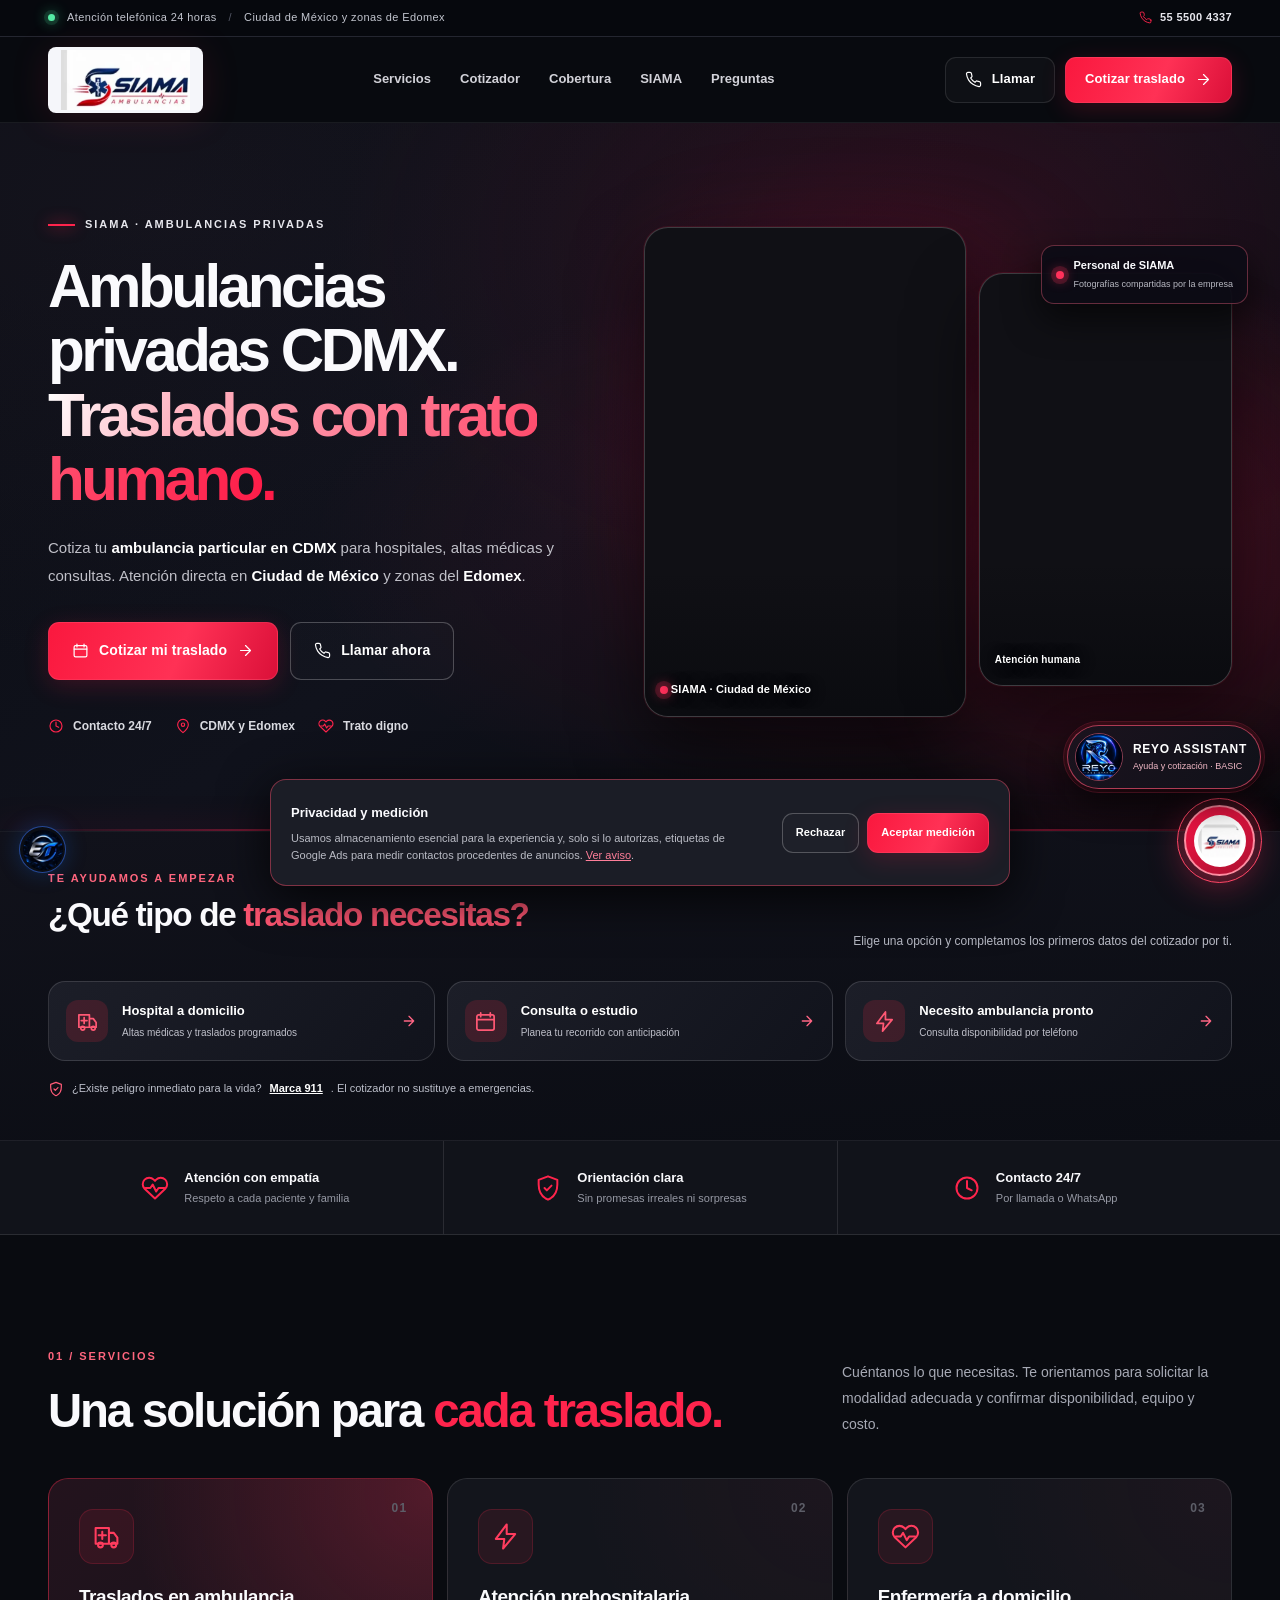
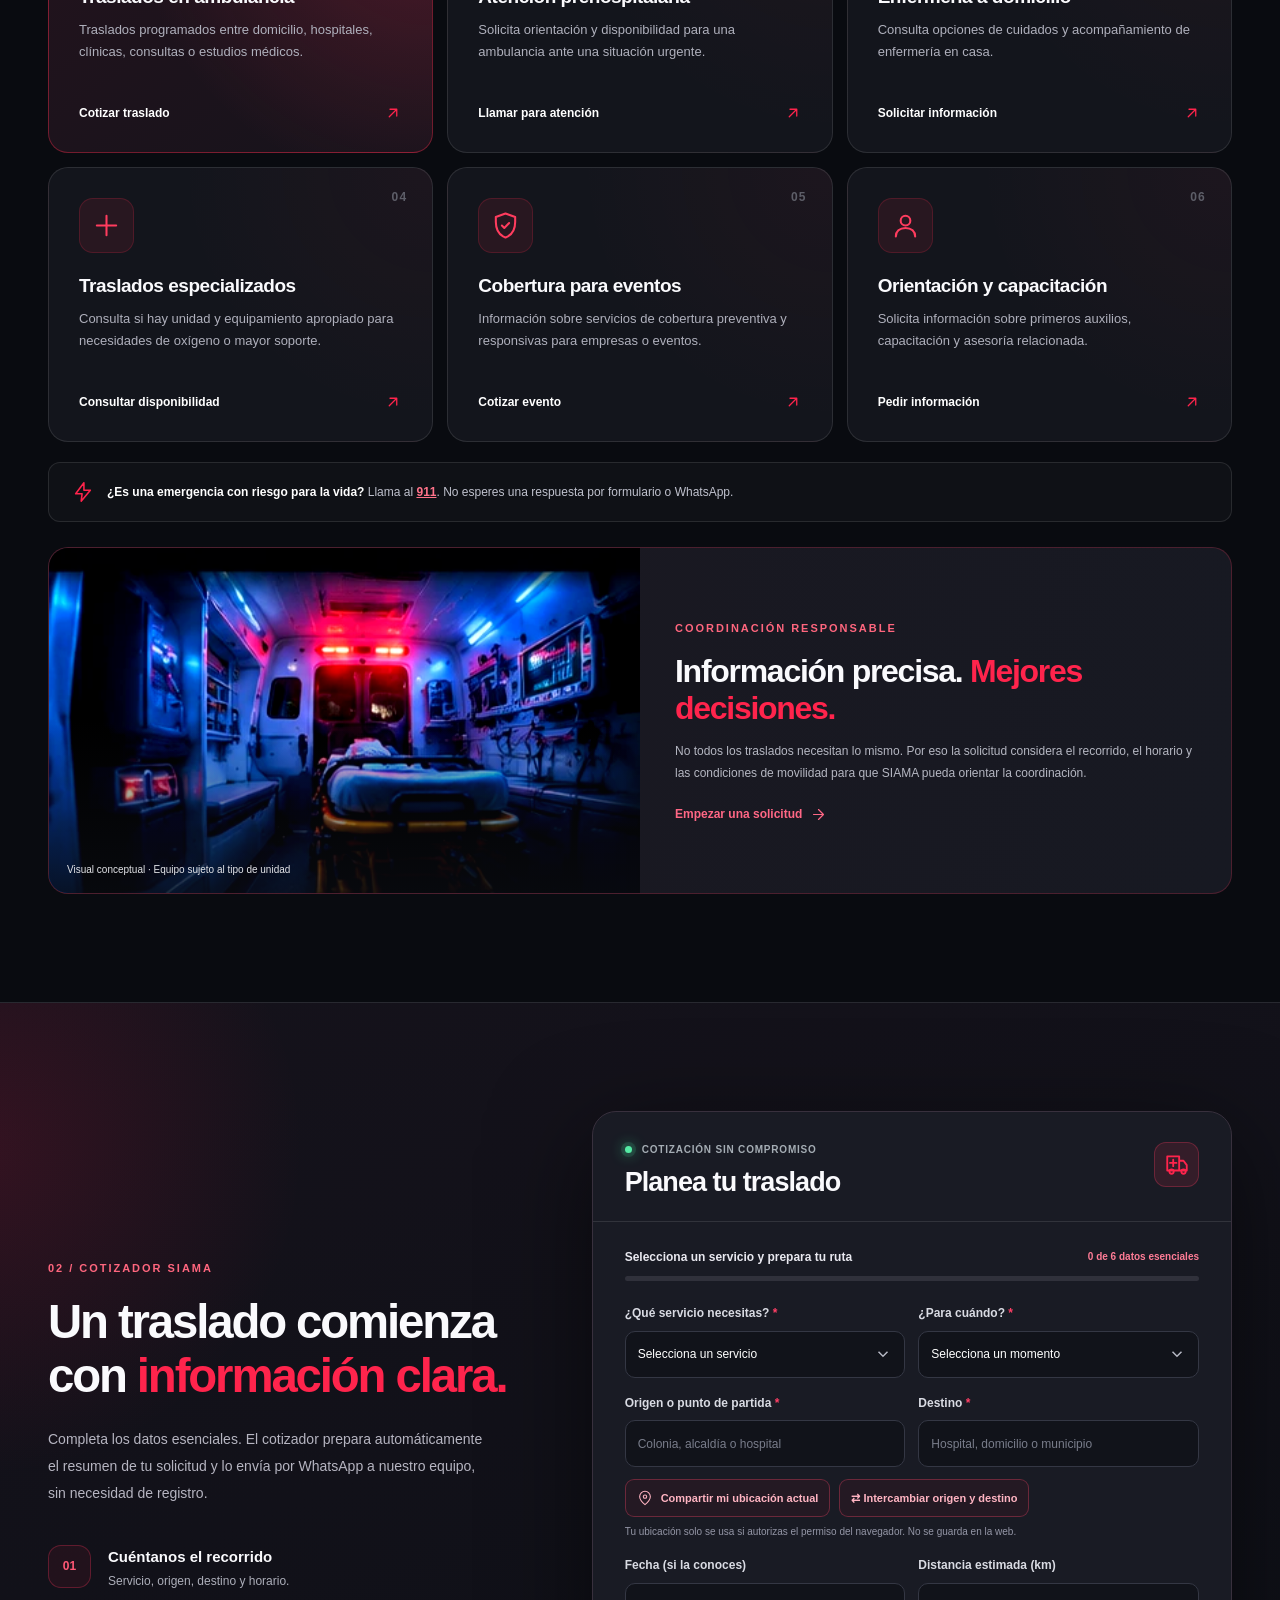
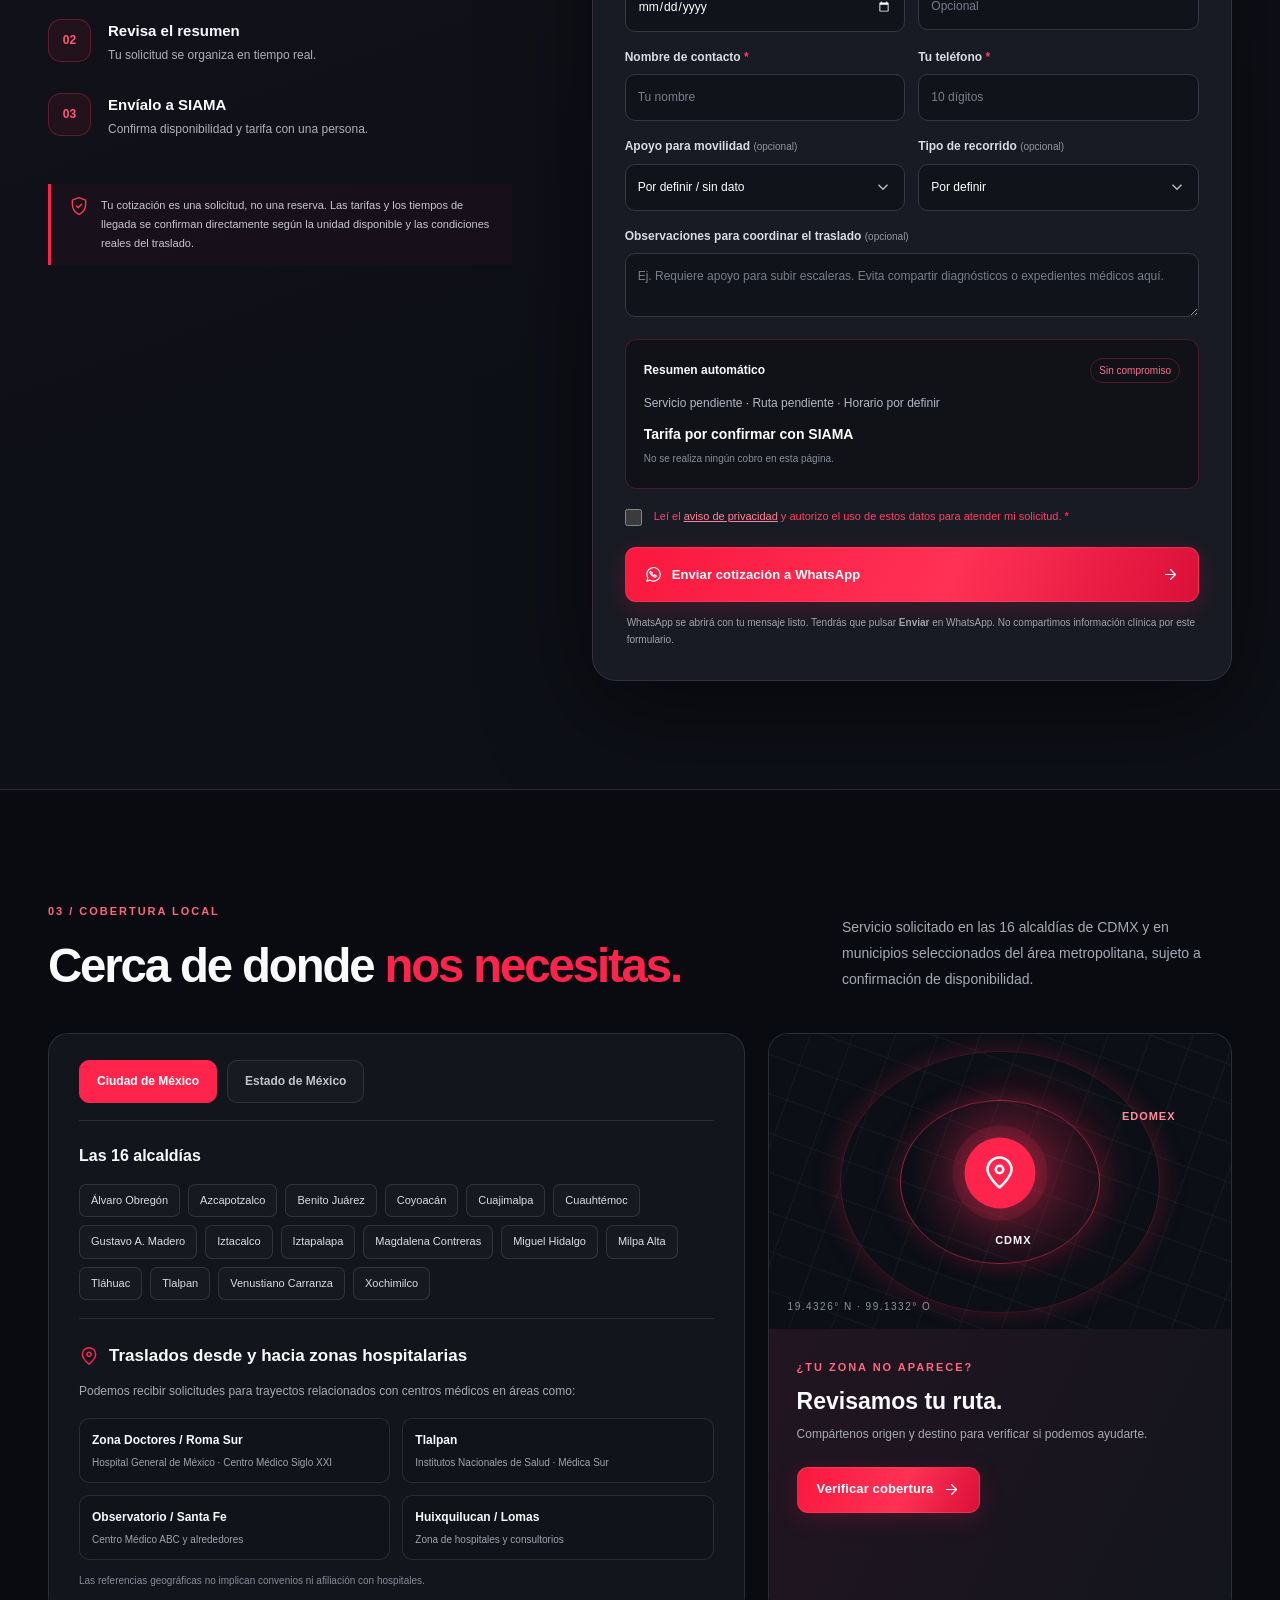
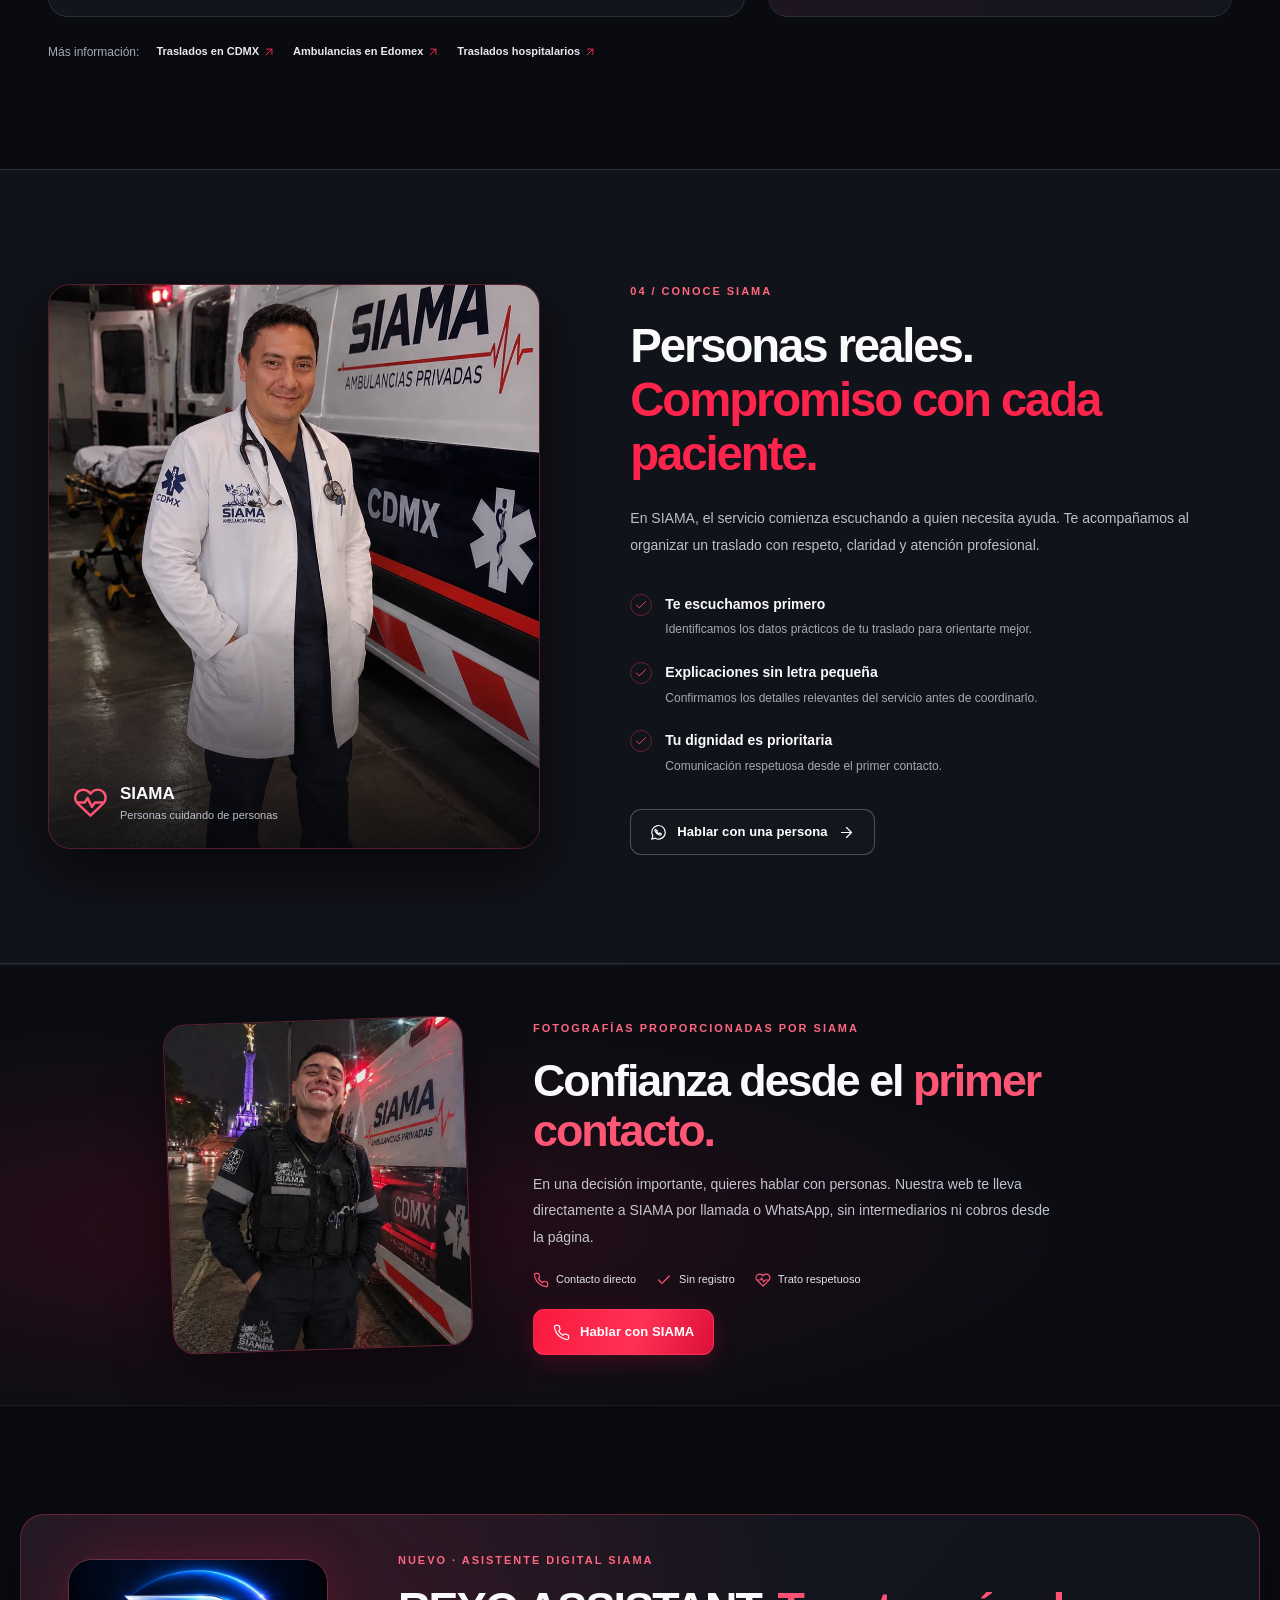
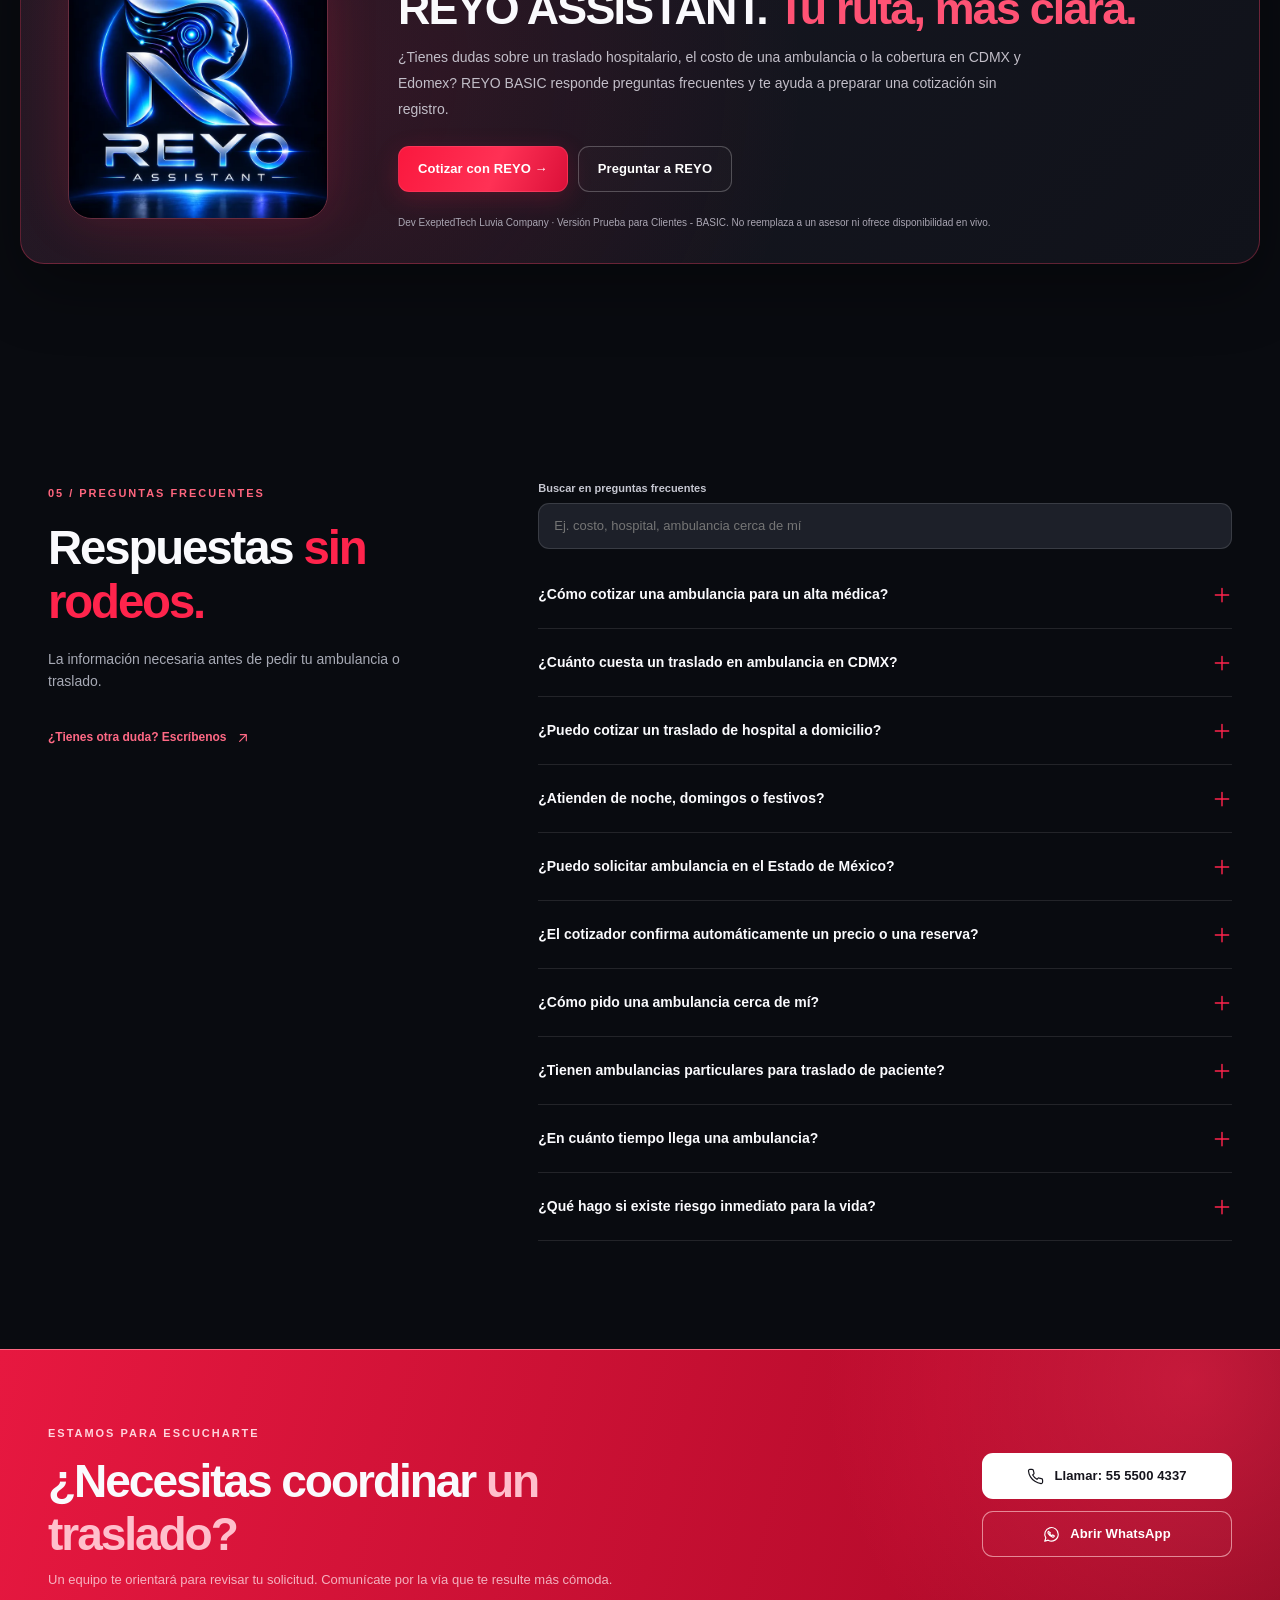
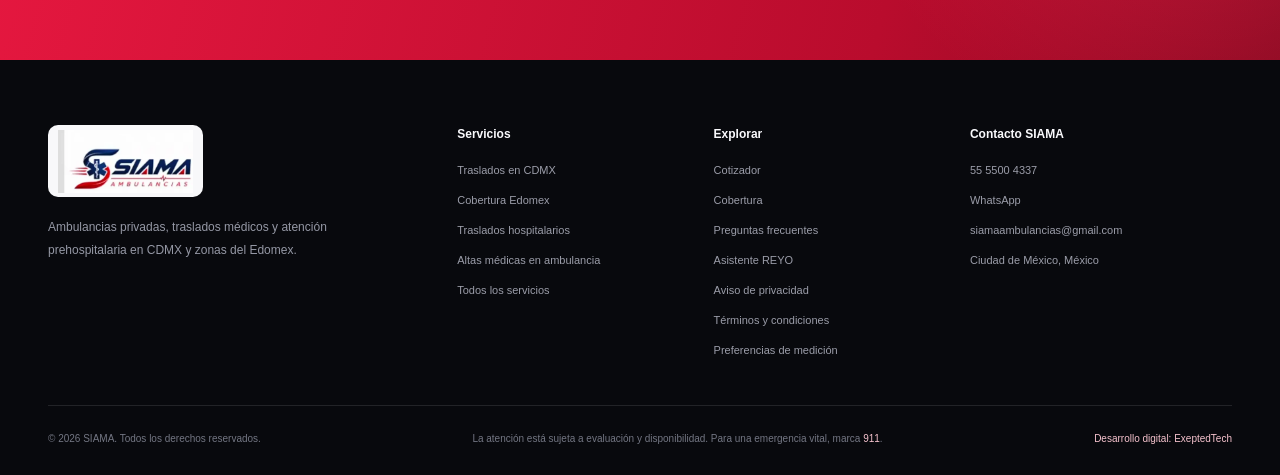
==== commit acae6bf5: "updt" ====
--- a/index.html
+++ b/index.html
@@ -14,6 +14,7 @@
   <meta property="og:description" content="Cotiza traslados médicos en CDMX y zonas del Estado de México. Orientación humana y atención telefónica las 24 horas.">
   <meta property="og:url" content="https://siamaambulancias.com.mx/">
   <meta property="og:image" content="https://siamaambulancias.com.mx/assets/paramedico-siama-full.webp">
+  <meta name="keywords" content="ambulancias privadas CDMX, traslado hospital a domicilio, ambulancias particulares Edomex, cotización de traslado médico">
   <meta name="twitter:card" content="summary_large_image">
   <link rel="canonical" href="https://siamaambulancias.com.mx/">
   <link rel="preload" href="assets/paramedico-siama-mobile.webp" as="image" type="image/webp" media="(max-width: 600px)" fetchpriority="high">
@@ -22,17 +23,19 @@
   <link rel="icon" href="assets/icon-192.png" type="image/png">
   <link rel="apple-touch-icon" href="assets/icon-192.png">
   <link rel="stylesheet" href="assets/styles.css">
+  <link rel="stylesheet" href="assets/reyo.css">
   <title>Ambulancias Privadas y Particulares CDMX | Traslados | SIAMA</title>
   <script src="assets/google-ads-config.js" defer></script>
   <script src="assets/tarifas.js" defer></script>
   <script src="assets/app.js" defer></script>
+  <script src="assets/reyo.js" defer></script>
   <script type="application/ld+json">
   {
     "@context":"https://schema.org",
     "@graph":[
       {"@type":"Organization","@id":"https://siamaambulancias.com.mx/#organization","name":"SIAMA Ambulancias y Agencia de Enfermería","url":"https://siamaambulancias.com.mx/","logo":"https://siamaambulancias.com.mx/assets/logo.webp","telephone":"+52-55-5500-4337","email":"siamaambulancias@gmail.com","areaServed":[{"@type":"AdministrativeArea","name":"Ciudad de México"},{"@type":"AdministrativeArea","name":"Estado de México"}]},
       {"@type":"WebSite","@id":"https://siamaambulancias.com.mx/#website","url":"https://siamaambulancias.com.mx/","name":"SIAMA Ambulancias","inLanguage":"es-MX","publisher":{"@id":"https://siamaambulancias.com.mx/#organization"}},
-      {"@type":"Service","@id":"https://siamaambulancias.com.mx/#servicio","name":"Ambulancias privadas y traslados médicos","serviceType":"Traslados en ambulancia, atención prehospitalaria y enfermería","provider":{"@id":"https://siamaambulancias.com.mx/#organization"},"areaServed":[{"@type":"City","name":"Ciudad de México"},{"@type":"AdministrativeArea","name":"Estado de México"}],"availableChannel":{"@type":"ServiceChannel","servicePhone":{"@type":"ContactPoint","telephone":"+52-55-5500-4337","contactType":"Atención y cotizaciones","availableLanguage":"Spanish"}}}
+      {"@type":"Service","@id":"https://siamaambulancias.com.mx/#servicio","name":"Ambulancias privadas y traslados médicos","serviceType":"Traslados de hospital a domicilio, traslados en ambulancia programados, atención prehospitalaria y enfermería","provider":{"@id":"https://siamaambulancias.com.mx/#organization"},"areaServed":[{"@type":"City","name":"Ciudad de México"},{"@type":"AdministrativeArea","name":"Estado de México"}],"availableChannel":{"@type":"ServiceChannel","servicePhone":{"@type":"ContactPoint","telephone":"+52-55-5500-4337","contactType":"Atención y cotizaciones","availableLanguage":"Spanish"}}}
     ]
   }
   </script>
@@ -137,7 +140,9 @@
     </div></section>
     <section class="section about-section" id="siama"><div class="layout about-grid"><div class="about-photo"><img src="assets/doctor-siama-full.webp" width="950" height="1267" alt="Médico de SIAMA con bata blanca y estetoscopio junto a ambulancia en CDMX" loading="lazy" decoding="async"><div class="about-photo-label"><svg><use href="#i-heart"/></svg><span><b>SIAMA</b><small>Personas cuidando de personas</small></span></div></div><div class="about-copy"><span class="kicker">04 / CONOCE SIAMA</span><h2>Personas reales. <span>Compromiso con cada paciente.</span></h2><p>En SIAMA, el servicio comienza escuchando a quien necesita ayuda. Te acompañamos al organizar un traslado con respeto, claridad y atención profesional.</p><div class="about-values"><div><svg><use href="#i-check"/></svg><span><b>Te escuchamos primero</b><small>Identificamos los datos prácticos de tu traslado para orientarte mejor.</small></span></div><div><svg><use href="#i-check"/></svg><span><b>Explicaciones sin letra pequeña</b><small>Confirmamos los detalles relevantes del servicio antes de coordinarlo.</small></span></div><div><svg><use href="#i-check"/></svg><span><b>Tu dignidad es prioritaria</b><small>Comunicación respetuosa desde el primer contacto.</small></span></div></div><a class="btn btn-outline track" data-action="whatsapp_about" href="https://wa.me/525555004337?text=Hola%20SIAMA%2C%20quiero%20conocer%20sus%20servicios" target="_blank" rel="noopener noreferrer"><svg><use href="#i-whatsapp"/></svg> Hablar con una persona <svg><use href="#i-arrow"/></svg></a></div></div></section>
     <section class="personal-section" aria-label="El equipo SIAMA en Ciudad de México"><div class="layout personal-wrap"><div class="personal-photo"><img src="assets/paramedico-siama-full.webp" width="950" height="1264" alt="Fotografía aportada por SIAMA del paramédico en la Ciudad de México" loading="lazy" decoding="async"></div><div class="personal-copy"><span class="kicker">FOTOGRAFÍAS PROPORCIONADAS POR SIAMA</span><h2>Confianza desde el <span>primer contacto.</span></h2><p>En una decisión importante, quieres hablar con personas. Nuestra web te lleva directamente a SIAMA por llamada o WhatsApp, sin intermediarios ni cobros desde la página.</p><div class="personal-points"><span><svg><use href="#i-phone"/></svg> Contacto directo</span><span><svg><use href="#i-check"/></svg> Sin registro</span><span><svg><use href="#i-heart"/></svg> Trato respetuoso</span></div><a href="tel:+525555004337" data-action="call_team" class="btn btn-red track"><svg><use href="#i-phone"/></svg> Hablar con SIAMA</a></div></div></section>
+    <section class="section reyo-section" id="reyo" aria-labelledby="reyo-section-title"><div class="layout reyo-showcase"><div class="reyo-showcase-icon"><img src="assets/reyo-assistant.webp" width="290" height="290" loading="lazy" decoding="async" alt="Emblema futurista REYO Assistant de ExeptedTech Luvia Company"></div><div><span class="kicker">NUEVO · ASISTENTE DIGITAL SIAMA</span><h2 id="reyo-section-title">REYO ASSISTANT. <span>Tu ruta, más clara.</span></h2><p>¿Tienes dudas sobre un traslado hospitalario, el costo de una ambulancia o la cobertura en CDMX y Edomex? REYO BASIC responde preguntas frecuentes y te ayuda a preparar una cotización sin registro.</p><div class="reyo-showcase-actions"><button type="button" class="btn btn-red" data-open-reyo="quote">Cotizar con REYO →</button><button type="button" class="btn btn-outline" data-open-reyo="chat">Preguntar a REYO</button></div><small>Dev ExeptedTech Luvia Company · Versión Prueba para Clientes - BASIC. No reemplaza a un asesor ni ofrece disponibilidad en vivo.</small></div></div></section>
     <section class="section faqs" id="preguntas"><div class="layout faq-layout"><div><span class="kicker">05 / PREGUNTAS FRECUENTES</span><h2>Respuestas <span>sin rodeos.</span></h2><p>La información necesaria antes de pedir tu ambulancia o traslado.</p><a class="text-link track" data-action="whatsapp_faq" href="https://wa.me/525555004337?text=Hola%20SIAMA%2C%20tengo%20una%20pregunta%20sobre%20un%20traslado" target="_blank" rel="noopener noreferrer">¿Tienes otra duda? Escríbenos <svg><use href="#i-arrow-up"/></svg></a></div><div class="faq-list"><label class="faq-search-label" for="faq-search">Buscar en preguntas frecuentes</label><input id="faq-search" class="faq-search" type="search" inputmode="search" placeholder="Ej. costo, hospital, ambulancia cerca de mí" autocomplete="off"><p id="faq-empty" class="faq-empty" hidden>No hay coincidencias. <a href="https://wa.me/525555004337?text=Hola%20SIAMA%2C%20tengo%20una%20consulta" target="_blank" rel="noopener noreferrer">Pregunta directamente por WhatsApp.</a></p>
+      <details><summary>¿Cómo cotizar una ambulancia para un alta médica?<svg><use href="#i-plus"/></svg></summary><p>Indica hospital, domicilio de destino, fecha probable de salida y movilidad de la persona. La coordinación depende del alta médica y de la disponibilidad que SIAMA confirme. <a href="alta-medica-en-ambulancia-cdmx.html">Consulta la guía de altas médicas</a>.</p></details>
       <details><summary>¿Cuánto cuesta un traslado en ambulancia en CDMX?<svg><use href="#i-plus"/></svg></summary><p>Depende del recorrido, tipo de unidad, horario, equipo requerido y disponibilidad. Envía tu ruta en el cotizador para solicitar una tarifa confirmada. No publicamos precios sin una tarifa vigente verificada.</p></details>
       <details><summary>¿Puedo cotizar un traslado de hospital a domicilio?<svg><use href="#i-plus"/></svg></summary><p>Sí. Indica el hospital de origen, el destino, cuándo necesitas el traslado y cualquier apoyo de movilidad relevante. La disponibilidad se confirma directamente.</p></details>
       <details><summary>¿Atienden de noche, domingos o festivos?<svg><use href="#i-plus"/></svg></summary><p>SIAMA informa atención telefónica las 24 horas, todos los días. La disponibilidad de unidades y el tiempo estimado se confirman al solicitar el servicio.</p></details>
@@ -150,7 +155,7 @@
     </div></div></section>
     <section class="last-cta"><div class="layout last-cta-inner"><div><span class="kicker">ESTAMOS PARA ESCUCHARTE</span><h2>¿Necesitas coordinar <span>un traslado?</span></h2><p>Un equipo te orientará para revisar tu solicitud. Comunícate por la vía que te resulte más cómoda.</p></div><div class="last-actions"><a class="btn btn-white track" href="tel:+525555004337" data-action="call_bottom"><svg><use href="#i-phone"/></svg> Llamar: 55 5500 4337</a><a class="btn btn-outline track" href="https://wa.me/525555004337?text=Hola%20SIAMA%2C%20necesito%20cotizar%20un%20traslado" data-action="whatsapp_bottom" target="_blank" rel="noopener noreferrer"><svg><use href="#i-whatsapp"/></svg> Abrir WhatsApp</a></div></div></section>
   </main>
-  <footer class="footer"><div class="layout"><div class="footer-top"><div class="footer-brand"><img src="assets/marca-siama.webp" width="176" height="82" alt="SIAMA Ambulancias"><p>Ambulancias privadas, traslados médicos y atención prehospitalaria en CDMX y zonas del Edomex.</p></div><div><h3>Servicios</h3><a href="traslados-ambulancia-cdmx.html">Traslados en CDMX</a><a href="ambulancias-edomex.html">Cobertura Edomex</a><a href="traslados-hospitalarios.html">Traslados hospitalarios</a><a href="#servicios">Todos los servicios</a></div><div><h3>Explorar</h3><a href="#cotizar">Cotizador</a><a href="#cobertura">Cobertura</a><a href="#preguntas">Preguntas frecuentes</a><a href="privacidad.html">Aviso de privacidad</a><a href="terminos.html">Términos y condiciones</a><button class="footer-settings" id="manage-consent" type="button">Preferencias de medición</button></div><div><h3>Contacto SIAMA</h3><a href="tel:+525555004337">55 5500 4337</a><a href="https://wa.me/525555004337" target="_blank" rel="noopener noreferrer">WhatsApp</a><a href="mailto:siamaambulancias@gmail.com">siamaambulancias@gmail.com</a><p>Ciudad de México, México</p></div></div><div class="footer-bottom"><span>© <span id="year">2026</span> SIAMA. Todos los derechos reservados.</span><span>La atención está sujeta a evaluación y disponibilidad. Para una emergencia vital, marca <a href="tel:911">911</a>.</span><a href="https://exeptedtech.xyz" rel="noopener noreferrer" target="_blank">Desarrollo digital: ExeptedTech</a></div></div></footer>
+  <footer class="footer"><div class="layout"><div class="footer-top"><div class="footer-brand"><img src="assets/marca-siama.webp" width="176" height="82" alt="SIAMA Ambulancias"><p>Ambulancias privadas, traslados médicos y atención prehospitalaria en CDMX y zonas del Edomex.</p></div><div><h3>Servicios</h3><a href="traslados-ambulancia-cdmx.html">Traslados en CDMX</a><a href="ambulancias-edomex.html">Cobertura Edomex</a><a href="traslados-hospitalarios.html">Traslados hospitalarios</a><a href="alta-medica-en-ambulancia-cdmx.html">Altas médicas en ambulancia</a><a href="#servicios">Todos los servicios</a></div><div><h3>Explorar</h3><a href="#cotizar">Cotizador</a><a href="#cobertura">Cobertura</a><a href="#preguntas">Preguntas frecuentes</a><a href="#reyo">Asistente REYO</a><a href="privacidad.html">Aviso de privacidad</a><a href="terminos.html">Términos y condiciones</a><button class="footer-settings" id="manage-consent" type="button">Preferencias de medición</button></div><div><h3>Contacto SIAMA</h3><a href="tel:+525555004337">55 5500 4337</a><a href="https://wa.me/525555004337" target="_blank" rel="noopener noreferrer">WhatsApp</a><a href="mailto:siamaambulancias@gmail.com">siamaambulancias@gmail.com</a><p>Ciudad de México, México</p></div></div><div class="footer-bottom"><span>© <span id="year">2026</span> SIAMA. Todos los derechos reservados.</span><span>La atención está sujeta a evaluación y disponibilidad. Para una emergencia vital, marca <a href="tel:911">911</a>.</span><a href="https://exeptedtech.xyz" rel="noopener noreferrer" target="_blank">Desarrollo digital: ExeptedTech</a></div></div></footer>
   <div class="float-contact" id="float-contact"><div class="float-options" id="float-options"><a class="float-choice track" data-action="call_float" href="tel:+525555004337"><span>Llamar 24/7</span><i><svg><use href="#i-phone"/></svg></i></a><a class="float-choice track" data-action="whatsapp_float" href="https://wa.me/525555004337?text=Hola%20SIAMA%2C%20necesito%20informaci%C3%B3n%20de%20un%20traslado" target="_blank" rel="noopener noreferrer"><span>WhatsApp SIAMA</span><i><svg><use href="#i-whatsapp"/></svg></i></a></div><button class="float-main" id="float-main" aria-label="Abrir opciones de contacto SIAMA" aria-expanded="false" aria-controls="float-options"><img src="assets/icon-192.png" width="48" height="48" alt=""><span class="float-pulse" aria-hidden="true"></span></button></div>
   <a class="dev-float" href="https://exeptedtech.xyz" target="_blank" rel="noopener noreferrer" aria-label="Sitio desarrollado por ExeptedTech" title="Desarrollo: ExeptedTech"><img src="assets/exeptedtech-marca.webp" width="42" height="42" alt=""></a>
   <div class="mobile-bar"><a class="track" data-action="call_mobile" href="tel:+525555004337"><svg><use href="#i-phone"/></svg> Llamar ahora</a><a class="track" data-action="whatsapp_mobile" href="https://wa.me/525555004337?text=Hola%20SIAMA%2C%20quiero%20cotizar%20una%20ambulancia" target="_blank" rel="noopener noreferrer"><svg><use href="#i-whatsapp"/></svg> WhatsApp</a></div>
--- a/assets/styles.css
+++ b/assets/styles.css
@@ -49,3 +49,7 @@
 .real-hero .hero-person::after{inset:70% 0 0;background:linear-gradient(0deg,#090a0ec2,transparent)}
 @media(max-width:600px){.hero-grid{padding-top:26px;gap:8px}.hero h1{font-size:clamp(35px,9.45vw,45px);line-height:1.065;margin:15px 0 12px}.hero-intro{font-size:12px;line-height:1.55}.hero-buttons{margin-top:16px}.hero-assurance{display:none}.real-hero{height:270px;margin-top:11px}.real-hero .hero-person-secondary{margin-top:25px;margin-bottom:16px}.consent-banner{padding:10px 12px;bottom:72px}.consent-banner b{font-size:11px}.consent-banner p{font-size:10px;line-height:1.35}.consent-actions{margin-top:7px;gap:8px}.consent-actions .btn{min-height:36px;padding:9px 8px;font-size:10px}.hero-buttons .btn{min-height:45px;padding:10px 8px}.hero-visual.real-hero{padding:0 3px}}
 @media(max-width:340px){.hero h1{font-size:33px}.real-hero{height:240px}}
+
+/* REYO promo: maintains the SIAMA red-candy and charcoal palette. */
+.reyo-showcase{display:grid;grid-template-columns:minmax(160px,290px) 1fr;gap:55px;align-items:center;padding:32px;border:1px solid #ff3f6253;border-radius:24px;background:radial-gradient(circle at 22% 45%,#df19452a,transparent 52%),linear-gradient(130deg,#181923,#10121a);box-shadow:0 25px 65px #0005}.reyo-showcase-icon{display:grid;place-items:center}.reyo-showcase-icon img{width:min(100%,260px);height:auto;border-radius:24px;border:1px solid #ff65804a;box-shadow:0 0 50px #e8224830}.reyo-showcase h2{font-size:clamp(30px,3.5vw,47px);line-height:1.1;letter-spacing:-.04em;margin:12px 0}.reyo-showcase h2 span{color:#ff5274}.reyo-showcase p{color:#c2bec8;font-size:14px;line-height:1.85;max-width:650px}.reyo-showcase-actions{display:flex;flex-wrap:wrap;gap:10px;margin:23px 0}.reyo-showcase-actions button{cursor:pointer}.reyo-showcase small{display:block;color:#aaa6b3;font-size:10px;line-height:1.6}.reyo-showcase button:focus-visible{outline:2px solid #fff;outline-offset:3px}
+@media(max-width:650px){.reyo-showcase{grid-template-columns:1fr;gap:15px;padding:22px}.reyo-showcase-icon img{width:125px}.reyo-showcase h2{font-size:29px}.reyo-showcase p{font-size:12px}.reyo-showcase-actions .btn{flex:1;justify-content:center;font-size:10px;white-space:nowrap;min-height:46px;padding:10px}.reyo-section{padding-block:44px}}
--- a/assets/reyo.css
+++ b/assets/reyo.css
@@ -0,0 +1,21 @@
+/* REYO ASSISTANT · Basic / SIAMA. New UI only; original brand palette unchanged. */
+.reyo-launch{position:fixed;z-index:91;right:19px;bottom:111px;display:flex;align-items:center;gap:10px;max-width:calc(100vw - 30px);border:1px solid #ff5272a6;color:#fff;background:linear-gradient(125deg,#1b131e,#101119);border-radius:50px;padding:7px 13px 7px 7px;box-shadow:0 12px 36px #000b,0 0 0 3px #fd2e5221;cursor:pointer;font:inherit;transition:transform .22s,box-shadow .22s}
+.reyo-launch:hover{transform:translateY(-3px);box-shadow:0 14px 45px #000e,0 0 20px #fa355c38}.reyo-launch img{width:48px;height:48px;object-fit:cover;border-radius:50%;border:1px solid #ff6a8a7d}.reyo-launch span{display:grid;text-align:left;gap:2px}.reyo-launch b{font-size:12px;letter-spacing:.06em}.reyo-launch small{font-size:9px;color:#efb7c4}.reyo-launch::after{content:'';position:absolute;inset:-5px;border-radius:50px;border:1px solid #ff366039;pointer-events:none;animation:reyo-breathe 3s ease-in-out infinite}
+@keyframes reyo-breathe{50%{opacity:.28;box-shadow:0 0 22px #ff416c55}}
+.reyo-overlay[hidden],.reyo-panel[hidden],.reyo-view[hidden],.reyo-warning[hidden]{display:none!important}
+.reyo-overlay{position:fixed;inset:0;z-index:128;background:#03040baf;backdrop-filter:blur(6px)}
+.reyo-panel{position:fixed;z-index:129;right:19px;bottom:189px;width:min(420px,calc(100vw - 38px));height:min(645px,calc(100dvh - 220px));min-height:0;display:flex;flex-direction:column;overflow:hidden;color:#f8f7fa;background:#0d1019;border:1px solid #ff41676d;border-radius:23px;box-shadow:0 22px 85px #000d,0 0 30px #f52c4a18;font-family:inherit;isolation:isolate}
+.reyo-panel::before{content:'';position:absolute;z-index:-1;left:-100px;top:-150px;width:400px;height:320px;background:radial-gradient(ellipse,#a11d402a,transparent 68%);pointer-events:none}
+.reyo-head{display:flex;align-items:center;gap:12px;padding:13px 13px 11px 16px;background:linear-gradient(110deg,#1c121d,#101320 70%);border-bottom:1px solid #ffffff1c;flex:0 0 auto}
+.reyo-head img{width:49px;height:49px;object-fit:cover;border-radius:12px;border:1px solid #fb567f7d}.reyo-head-meta{flex:1;min-width:0}.reyo-head h2{margin:0;font-size:16px;line-height:1.25;font-weight:900;letter-spacing:.025em}.reyo-head p{font-size:10px;line-height:1.45;color:#d5adb8;margin:3px 0 0}.reyo-close{width:35px;height:35px;border:1px solid #ffffff29;background:#ffffff09;border-radius:10px;color:#fff;font-size:24px;cursor:pointer;display:grid;place-items:center}
+.reyo-status{padding:8px 16px;background:#171922;border-bottom:1px solid #ffffff13;color:#d8d3db;font-size:10px;line-height:1.5}.reyo-status strong{color:#ff758e}.reyo-switch{display:grid;grid-template-columns:1fr 1fr;gap:6px;padding:10px 13px 6px;background:#0e111a}.reyo-switch button{font:inherit;font-weight:800;font-size:11px;border-radius:10px;padding:11px 8px;border:1px solid #ffffff1c;color:#cbc6d2;background:#1b1d27;cursor:pointer}.reyo-switch button[aria-selected=true]{background:#f22d53;color:white;border-color:#ff6a8a}
+.reyo-view{flex:1;min-height:0;display:flex;flex-direction:column}.reyo-messages{display:flex;flex:1;flex-direction:column;gap:11px;overflow-y:auto;overscroll-behavior:contain;padding:16px 13px 12px;scrollbar-color:#cc365d #161824}.reyo-message{max-width:94%;align-self:flex-start;border:1px solid #ffffff1b;border-radius:15px 15px 15px 4px;padding:11px 13px;background:#1b1e29;color:#edebef;font-size:12px;line-height:1.62;overflow-wrap:anywhere;white-space:pre-line}.reyo-message[data-role=user]{align-self:flex-end;border-radius:15px 15px 4px 15px;background:linear-gradient(120deg,#cf2344,#ee3457);border-color:#ff6582;color:white}.reyo-message[data-alert=true]{border-color:#ff6788;background:#341921}.reyo-message p{margin:0}.reyo-msg-actions{display:flex;gap:7px;flex-wrap:wrap;margin-top:11px}.reyo-msg-actions a,.reyo-msg-actions button{font:inherit;font-size:10px;font-weight:800;color:#fff;text-decoration:none;border:1px solid #ff6c88a8;background:#55182b;border-radius:8px;padding:8px 9px;cursor:pointer}.reyo-msg-actions a:hover,.reyo-msg-actions button:hover{background:#86233e}
+.reyo-pills{display:flex;gap:7px;overflow-x:auto;padding:4px 13px 10px;scrollbar-width:none;flex:0 0 auto}.reyo-pills button{white-space:nowrap;cursor:pointer;color:#ffe5eb;border:1px solid #ff577455;border-radius:22px;background:#51213270;padding:8px 11px;font:inherit;font-size:10px;font-weight:800}
+.reyo-chat-form{display:grid;grid-template-columns:1fr auto;gap:8px;padding:10px 13px 14px;border-top:1px solid #ffffff16;background:#11141e;flex:0 0 auto}.reyo-chat-form input{width:100%;min-width:0;min-height:44px;color:#fff;background:#232632;border:1px solid #ffffff29;border-radius:10px;padding:11px;font:inherit;font-size:13px}.reyo-chat-form button{min-width:66px;border:0;background:#f02e53;color:white;border-radius:10px;padding:0 11px;font:inherit;font-weight:900;font-size:12px;cursor:pointer}
+.reyo-quote{flex:1;overflow-y:auto;overscroll-behavior:contain;padding:13px 16px 15px}.reyo-quote h3{font-size:17px;margin:5px 0 6px}.reyo-quote>p{color:#bfbdc9;font-size:11px;line-height:1.65;margin:0 0 13px}.reyo-quote form{display:grid;gap:10px}.reyo-fields{display:grid;grid-template-columns:1fr 1fr;gap:10px}.reyo-quote label{display:flex;flex-direction:column;gap:5px;font-size:11px;color:#e4dfe6;font-weight:750}.reyo-quote input,.reyo-quote select{width:100%;min-width:0;min-height:44px;background:#232631;border:1px solid #ffffff2c;color:white;border-radius:9px;padding:10px;font:inherit;font-size:13px}.reyo-quote select option{background:#20232e;color:#fff}.reyo-consent{flex-direction:row!important;align-items:flex-start;color:#d7cfd5!important;line-height:1.5;font-size:10px!important;font-weight:500!important}.reyo-consent input{width:17px;min-height:17px;height:17px;flex:0 0 17px;margin-top:1px;accent-color:#ff3862}.reyo-consent a{color:#ff93a9;text-decoration:underline}.reyo-submit{min-height:45px;border:1px solid #ff6785;border-radius:10px;background:linear-gradient(130deg,#f52953,#d11942);color:#fff;font:inherit;font-size:12px;font-weight:900;cursor:pointer}.reyo-quote-note{font-size:10px!important;line-height:1.55!important;color:#b6b3be!important}.reyo-warning{border:1px solid #ff6880;background:#381620;border-radius:9px;color:#fff;padding:10px;font-size:11px}
+.reyo-launch:focus-visible,.reyo-panel button:focus-visible,.reyo-panel input:focus-visible,.reyo-panel select:focus-visible,.reyo-panel a:focus-visible{outline:2px solid #fff;outline-offset:2px}
+body.reyo-open{overflow:hidden}body.reyo-open .float-contact,body.reyo-open .dev-float{visibility:hidden}
+@media(max-width:600px){.reyo-launch{right:13px;bottom:155px;padding:5px 9px 5px 5px;border-radius:36px;gap:7px}.reyo-launch img{width:43px;height:43px}.reyo-launch b{font-size:10px}.reyo-launch small{font-size:8px}.reyo-panel{inset:0;width:100vw;height:100dvh;min-height:0;max-height:none;border-radius:0;border:none;padding-top:env(safe-area-inset-top);padding-bottom:env(safe-area-inset-bottom)}.reyo-chat-form input,.reyo-quote input,.reyo-quote select{font-size:16px}.reyo-messages{padding-bottom:18px}.reyo-head h2{font-size:15px}.reyo-status{font-size:9px}}
+@media(max-width:375px){.reyo-fields{grid-template-columns:1fr}.reyo-launch span small{display:none}.reyo-launch img{width:39px;height:39px}.reyo-launch{bottom:153px}}
+@media(prefers-reduced-motion:reduce){.reyo-launch,.reyo-launch::after{transition:none;animation:none}}
+.reyo-launch[hidden]{display:none!important}
